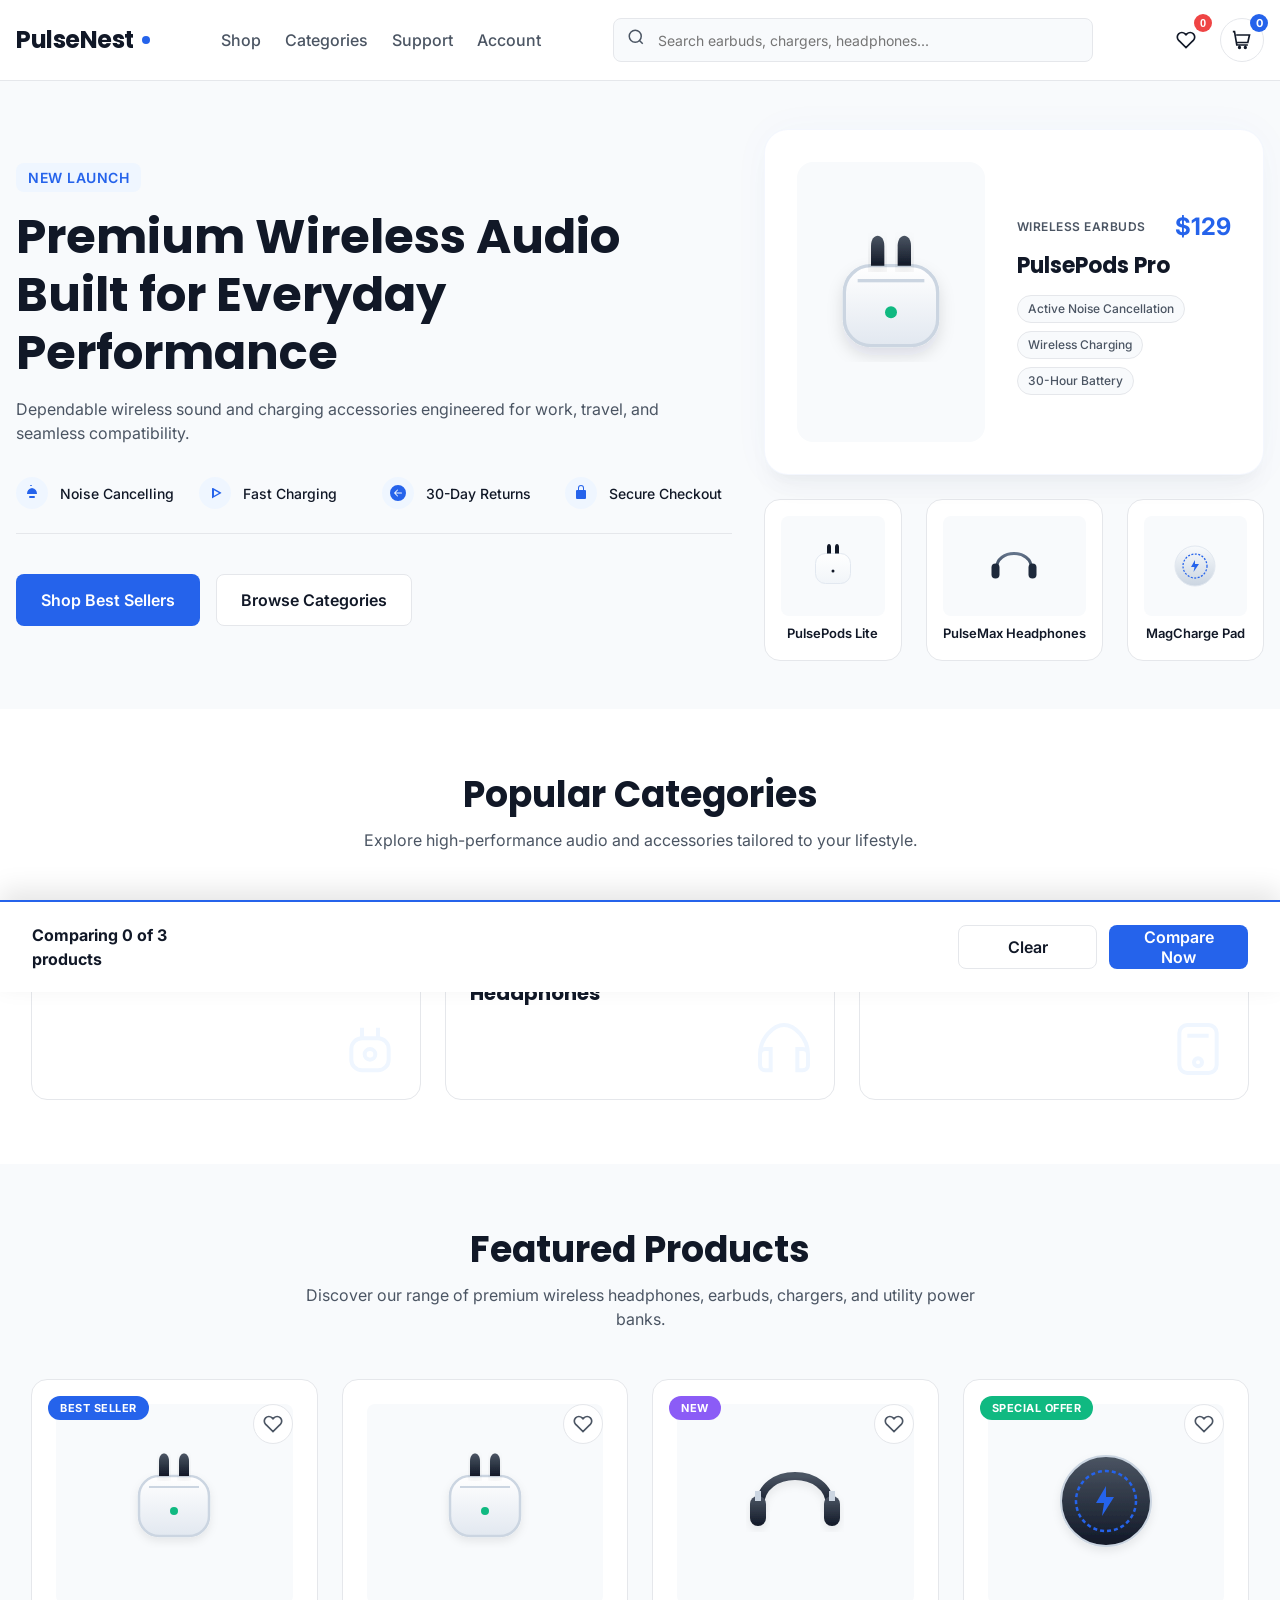
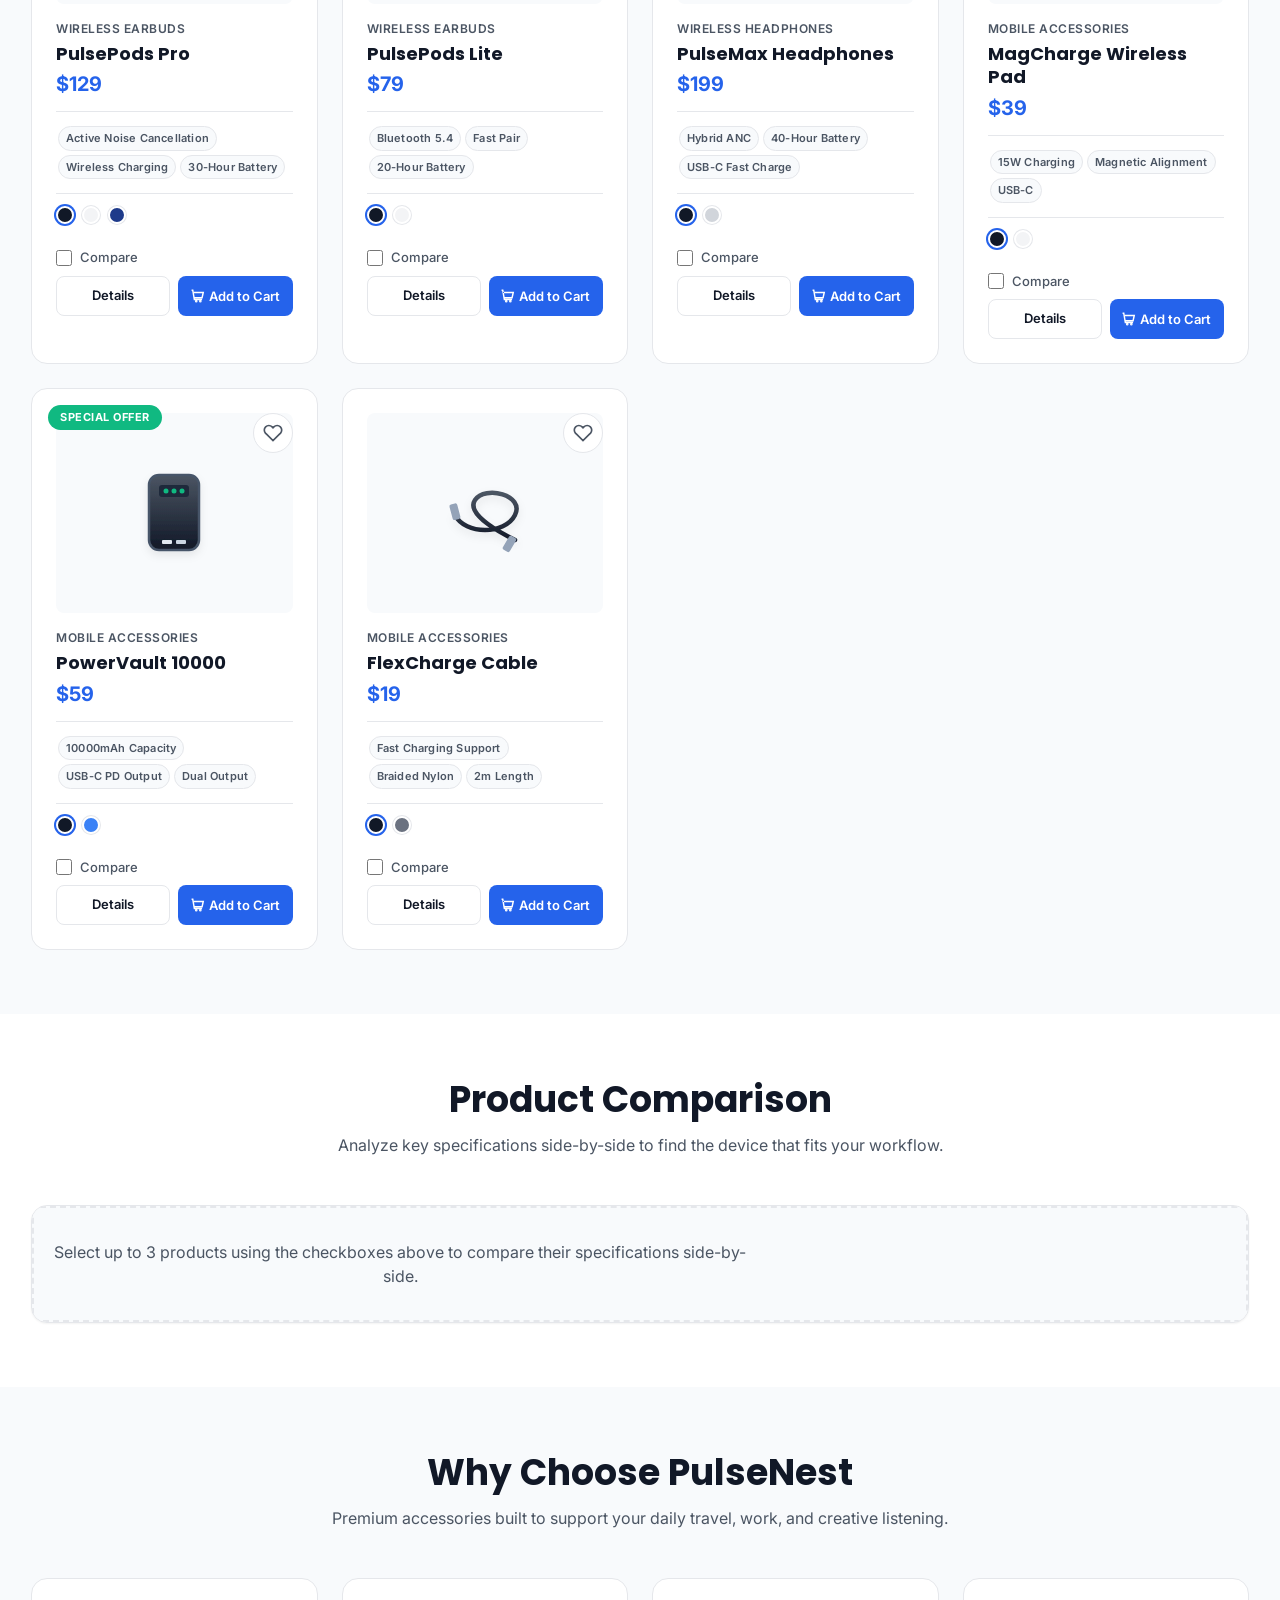
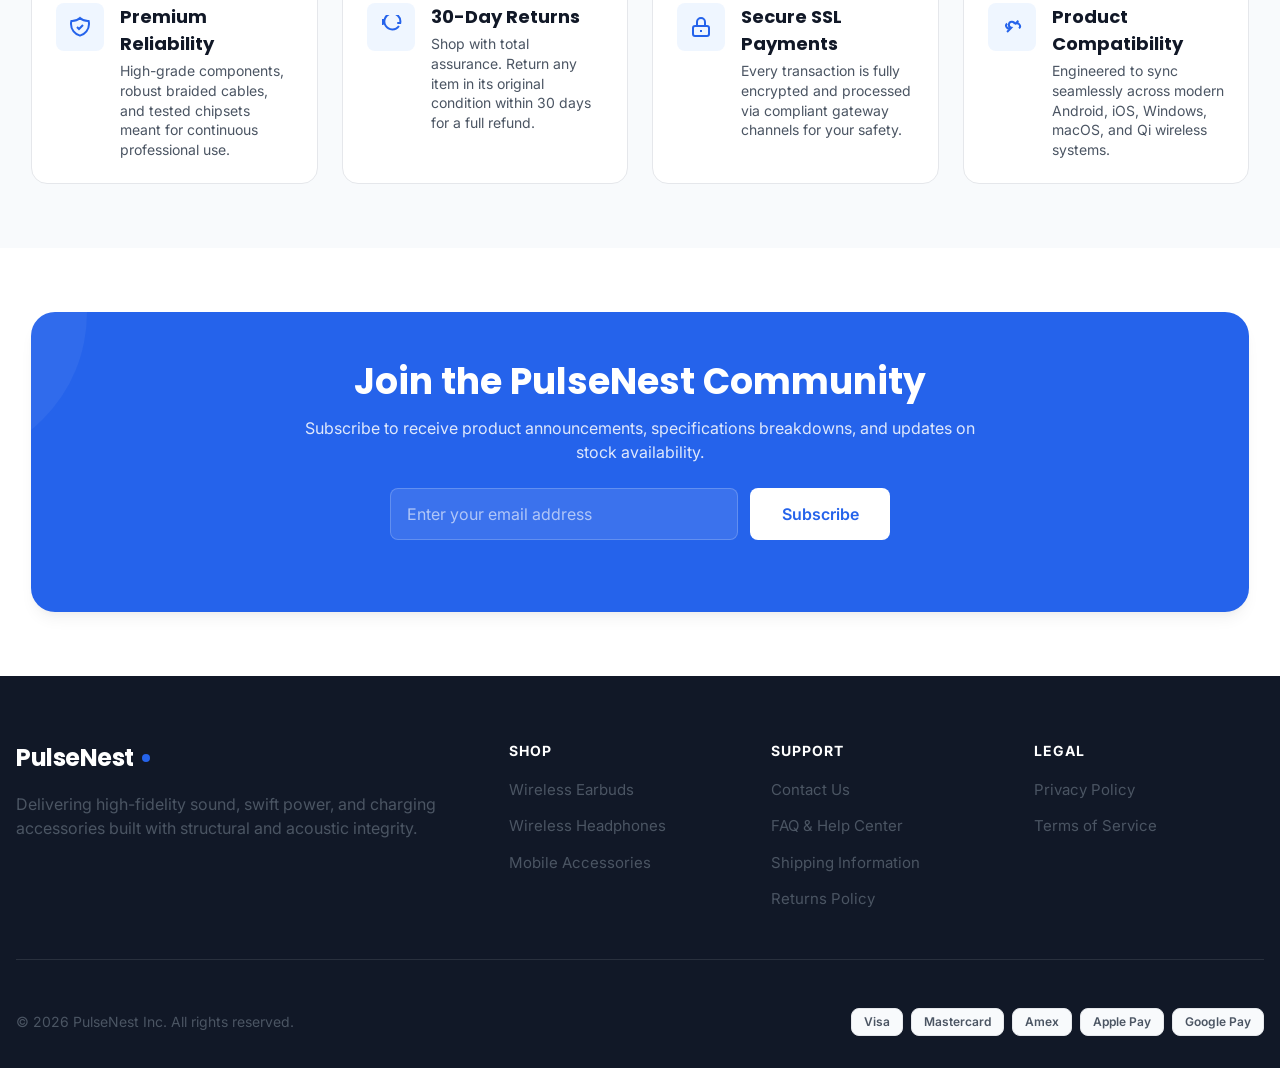
==== index.html @ 583cea15 "Initial project upload" ====
<!DOCTYPE html>
<html lang="en">
<head>
  <meta charset="UTF-8">
  <meta name="viewport" content="width=device-width, initial-scale=1.0">
  <meta name="description" content="Discover premium wireless audio & accessories at PulseNest. Experience pure sound with PulsePods Pro, PulseMax headphones, and high-performance chargers.">
  <title>PulseNest | Premium Wireless Audio & Mobile Accessories</title>
  <link rel="stylesheet" href="style.css">
</head>
<body>

  <!-- TOAST CONTAINER FOR DYNAMIC NOTIFICATIONS -->
  <div id="toast-container" class="toast-container" aria-live="polite"></div>

  <!-- PERSISTENT HEADER -->
  <header class="header-wrapper">
    <div class="container header-container">
      <!-- Brand Logo -->
      <a href="#" class="logo" aria-label="PulseNest Home">
        PulseNest<span class="logo-dot"></span>
      </a>

      <!-- Desktop Navigation Menu -->
      <nav class="nav-menu" aria-label="Main Navigation">
        <ul class="nav-menu">
          <li><a href="shop.html" class="nav-link">Shop</a></li>
          <li><a href="#popular-categories" class="nav-link">Categories</a></li>
          <li><a href="#why-choose-us" class="nav-link">Support</a></li>
          <li><a href="#" class="nav-link">Account</a></li>
        </ul>
      </nav>

      <!-- Persistent Global Search -->
      <div class="header-search">
        <label for="global-search-input" class="sr-only">Search products</label>
        <span class="search-icon" aria-hidden="true">
          <svg width="18" height="18" fill="none" stroke="currentColor" stroke-width="2" viewBox="0 0 24 24"><circle cx="11" cy="11" r="8"></circle><line x1="21" y1="21" x2="16.65" y2="16.65"></line></svg>
        </span>
        <input type="search" id="global-search-input" class="search-input" placeholder="Search earbuds, chargers, headphones...">
        
        <!-- Search Autocomplete Suggestions Dropdown -->
        <div id="search-autocomplete-dropdown" class="search-dropdown">
          <div class="search-title">Popular searches</div>
          <ul class="search-list">
            <li><button class="search-item-btn">PulsePods Pro</button></li>
            <li><button class="search-item-btn">PulseMax Headphones</button></li>
            <li><button class="search-item-btn">MagCharge Pad</button></li>
          </ul>
        </div>
      </div>

      <!-- Action Icons (Wishlist, Cart) -->
      <div class="header-actions">
        <!-- Wishlist -->
        <div class="wishlist-btn-wrapper">
          <button class="btn-icon header-wishlist-btn" id="header-wishlist-btn" aria-label="Wishlist">
            <svg width="20" height="20" fill="none" stroke="currentColor" stroke-width="2" viewBox="0 0 24 24"><path d="M20.84 4.61a5.5 5.5 0 00-7.78 0L12 5.67l-1.06-1.06a5.5 5.5 0 00-7.78 7.78l1.06 1.06L12 21.23l7.78-7.78 1.06-1.06a5.5 5.5 0 000-7.78z"></path></svg>
            <span class="wishlist-badge" id="header-wishlist-badge" aria-label="0 items in wishlist">0</span>
          </button>
        </div>

        <!-- Cart -->
        <div class="cart-btn-wrapper">
          <a href="cart.html" class="btn-icon" aria-label="Shopping Cart" style="text-decoration:none;display:inline-flex;align-items:center;justify-content:center;width:var(--touch-target-min);height:var(--touch-target-min);">
            <svg width="20" height="20" fill="none" stroke="currentColor" stroke-width="2" viewBox="0 0 24 24"><path d="M9 22a1 1 0 100-2 1 1 0 000 2zm7 0a1 1 0 100-2 1 1 0 000 2zm3-4H5.75L3 2H1m4 4h16l-2 9H6.25"></path></svg>
            <span class="cart-badge" id="header-cart-badge">0</span>
          </a>
        </div>

        <!-- Mobile Menu Toggle Button (Touch Target Optimized) -->
        <button id="menu-toggle-btn" class="menu-toggle" aria-label="Open navigation menu" aria-expanded="false" aria-controls="mobile-nav-panel">
          <svg width="24" height="24" fill="none" stroke="currentColor" stroke-width="2.5" viewBox="0 0 24 24"><line x1="3" y1="12" x2="21" y2="12"></line><line x1="3" y1="6" x2="21" y2="6"></line><line x1="3" y1="18" x2="21" y2="18"></line></svg>
        </button>
      </div>
    </div>
  </header>

  <!-- MOBILE NAVIGATION OVERLAY DRAWER -->
  <div id="mobile-nav-panel" class="mobile-nav" aria-hidden="true" role="dialog">
    <div class="mobile-nav-content">
      <button id="mobile-nav-close-btn" class="mobile-nav-close" aria-label="Close navigation menu">
        <svg width="24" height="24" fill="none" stroke="currentColor" stroke-width="2.5" viewBox="0 0 24 24"><line x1="18" y1="6" x2="6" y2="18"></line><line x1="6" y1="6" x2="18" y2="18"></line></svg>
      </button>
      
      <!-- Mobile Search Form -->
      <div style="position: relative; margin-top: var(--space-8);">
        <label for="mobile-search-input" class="sr-only">Search</label>
        <input type="text" id="mobile-search-input" class="input-control" placeholder="Search PulseNest..." style="padding-left: 40px; height: 44px;">
        <span style="position: absolute; left: 12px; top: 12px; color: var(--color-text-secondary);">
          <svg width="18" height="18" fill="none" stroke="currentColor" stroke-width="2" viewBox="0 0 24 24"><circle cx="11" cy="11" r="8"></circle><line x1="21" y1="21" x2="16.65" y2="16.65"></line></svg>
        </span>
      </div>

      <ul class="mobile-links">
        <li><a href="shop.html" class="nav-link">Shop All Products</a></li>
        <li><a href="#popular-categories" class="nav-link">Categories</a></li>
        <li><a href="#why-choose-us" class="nav-link">Our Technology</a></li>
        <li><a href="#" class="nav-link">Support & FAQs</a></li>
        <li><a href="#" class="nav-link">My Account</a></li>
      </ul>
      <div style="margin-top: auto; padding-top: var(--space-32); border-top: 1px solid var(--color-border);">
        <p class="caption">Free 30-Day Returns & Secure SSL Payments</p>
      </div>
    </div>
  </div>

  <!-- HERO SECTION -->
  <section class="hero" aria-labelledby="hero-title">
    <div class="container hero-layout">
      <!-- Hero Value Proposition Content -->
      <div class="hero-content">
        <span class="hero-tag">NEW LAUNCH</span>
        <h1 id="hero-title">Premium Wireless Audio Built for Everyday Performance</h1>
        <p>Dependable wireless sound and charging accessories engineered for work, travel, and seamless compatibility.</p>
        
        <!-- Key Proof Points (Trust Placement - positioned above CTAs to justify actions) -->
        <div class="hero-proof" style="margin-top: var(--space-16); margin-bottom: var(--space-24); border-top: none; padding-top: 0; border-bottom: 1px solid var(--color-border); padding-bottom: var(--space-24);">
          <div class="proof-item">
            <span class="proof-icon" aria-hidden="true">
              <svg width="16" height="16" fill="currentColor" viewBox="0 0 16 16"><path d="M6 1a1 1 0 1 1 2 0v2.07A6 6 0 0 1 13 9H3a6 6 0 0 1 5-5.93V1zm0 10a1 1 0 1 0 0 2h4a1 1 0 1 0 0-2H6z"/></svg>
            </span>
            <span class="proof-text">Noise Cancelling</span>
          </div>
          <div class="proof-item">
            <span class="proof-icon" aria-hidden="true">
              <svg width="16" height="16" fill="currentColor" viewBox="0 0 16 16"><path d="M5.526 3.021a.5.5 0 0 1 .53-.082l8 4.5a.5.5 0 0 1 0 .862l-8 4.5A.5.5 0 0 1 5 12.5V3.5a.5.5 0 0 1 .526-.479zm1.474 2.21v5.538L11.912 8 7 5.231z"/></svg>
            </span>
            <span class="proof-text">Fast Charging</span>
          </div>
          <div class="proof-item">
            <span class="proof-icon" aria-hidden="true">
              <svg width="16" height="16" fill="currentColor" viewBox="0 0 16 16"><path d="M8 0a8 8 0 1 0 0 16A8 8 0 0 0 8 0zm3.5 7.5a.5.5 0 0 1 0 1H5.707l2.147 2.146a.5.5 0 0 1-.708.708l-3-3a.5.5 0 0 1 0-.708l3-3a.5.5 0 1 1 .708.708L5.707 7.5H11.5z"/></svg>
            </span>
            <span class="proof-text">30-Day Returns</span>
          </div>
          <div class="proof-item">
            <span class="proof-icon" aria-hidden="true">
              <svg width="16" height="16" fill="currentColor" viewBox="0 0 16 16"><path d="M8 1a2 2 0 0 0-2 2v2H5V3a3 3 0 0 1 6 0v2h-1V3a2 2 0 0 0-2-2zM4 5a1 1 0 0 0-1 1v7a1 1 0 0 0 1 1h8a1 1 0 0 0 1-1V6a1 1 0 0 0-1-1H4z"/></svg>
            </span>
            <span class="proof-text">Secure Checkout</span>
          </div>
        </div>

        <div class="hero-actions" style="margin-top: 0;">
          <a href="shop.html" class="btn btn-primary">Shop Best Sellers</a>
          <a href="#popular-categories" class="btn btn-secondary">Browse Categories</a>
        </div>
      </div>

      <!-- Hero Visual Showcase Layout -->
      <div class="hero-showcase">
        <!-- Flagship Product Feature Card (Stripped of competing actions/labels for visual focus and CTA dominance) -->
        <div class="hero-flagship-card">
          <div class="flagship-image-wrapper">
            <div class="product-illustration" id="hero-flagship-illustration">
              <!-- Inline Earbud Illustration with custom gradients & drop-shadows -->
              <svg width="160" height="160" viewBox="0 0 120 120" fill="none" xmlns="http://www.w3.org/2000/svg" role="img" aria-label="PulsePods Pro flagship illustration">
                <defs>
                  <linearGradient id="flagship-case-grad" x1="0" y1="0" x2="0" y2="1">
                    <stop offset="0%" stop-color="#FFFFFF"/>
                    <stop offset="100%" stop-color="#E2E8F0"/>
                  </linearGradient>
                  <linearGradient id="flagship-bud-grad" x1="0" y1="0" x2="0" y2="1">
                    <stop offset="0%" stop-color="#4B5563"/>
                    <stop offset="100%" stop-color="#111827"/>
                  </linearGradient>
                  <filter id="svg-soft-shadow" x="-20%" y="-20%" width="140%" height="140%">
                    <feDropShadow dx="0" dy="6" stdDeviation="6" flood-color="#0F172A" flood-opacity="0.12"/>
                  </filter>
                </defs>
                <rect x="25" y="35" width="70" height="60" rx="20" fill="url(#flagship-case-grad)" stroke="#CBD5E1" stroke-width="2.5" filter="url(#svg-soft-shadow)" />
                <rect x="35" y="45" width="50" height="2.5" fill="#CBD5E1" />
                <circle cx="60" cy="70" r="4.5" fill="#10B981" /> <!-- Emerald green power LED indicator -->
                <path d="M45 20 C45 10, 55 10, 55 20 L55 35 L45 35 Z" fill="url(#flagship-bud-grad)" filter="url(#svg-soft-shadow)" />
                <path d="M75 20 C75 10, 65 10, 65 20 L65 35 L75 35 Z" fill="url(#flagship-bud-grad)" filter="url(#svg-soft-shadow)" />
              </svg>
            </div>
          </div>

          <div class="flagship-info">
            <div class="flagship-meta">
              <span class="card-category">Wireless Earbuds</span>
              <span class="card-price" style="font-size: 24px;">$129</span>
            </div>
            <h3 style="font-size: 22px; margin-bottom: var(--space-4);">PulsePods Pro</h3>
            <div class="flagship-spec-chips">
              <span class="spec-chip">Active Noise Cancellation</span>
              <span class="spec-chip">Wireless Charging</span>
              <span class="spec-chip">30-Hour Battery</span>
            </div>
          </div>
        </div>

        <!-- Three Supporting Hero Products Grid (Simplified as clean static category visuals to prevent CTA competition and visual noise) -->
        <div class="hero-supporting-grid">
          <div class="supporting-card" data-id="pulsepods-lite">
            <div class="supporting-img-wrapper">
              <svg width="60" height="60" viewBox="0 0 120 120" fill="none" xmlns="http://www.w3.org/2000/svg" role="img" aria-label="PulsePods Lite illustration">
                <defs>
                  <linearGradient id="lite-case-grad" x1="0" y1="0" x2="0" y2="1">
                    <stop offset="0%" stop-color="#FFFFFF"/>
                    <stop offset="100%" stop-color="#F1F5F9"/>
                  </linearGradient>
                </defs>
                <rect x="25" y="35" width="70" height="60" rx="20" fill="url(#lite-case-grad)" stroke="#E2E8F0" stroke-width="2" />
                <circle cx="60" cy="70" r="3" fill="#111827" />
                <path d="M48 22 C48 14, 56 14, 56 22 L56 35 L48 35 Z" fill="#111827" />
                <path d="M72 22 C72 14, 64 14, 64 22 L64 35 L72 35 Z" fill="#111827" />
              </svg>
            </div>
            <span class="supporting-title">PulsePods Lite</span>
          </div>

          <div class="supporting-card" data-id="pulsemax">
            <div class="supporting-img-wrapper">
              <svg width="60" height="60" viewBox="0 0 120 120" fill="none" xmlns="http://www.w3.org/2000/svg" role="img" aria-label="PulseMax Headphones illustration">
                <defs>
                  <linearGradient id="headband-grad" x1="0" y1="0" x2="0" y2="1">
                    <stop offset="0%" stop-color="#64748B"/>
                    <stop offset="100%" stop-color="#334155"/>
                  </linearGradient>
                </defs>
                <path d="M25 65 C25 25, 95 25, 95 65" stroke="url(#headband-grad)" stroke-width="6" stroke-linecap="round" fill="none"/>
                <rect x="15" y="55" width="16" height="30" rx="8" fill="#1E293B" />
                <rect x="89" y="55" width="16" height="30" rx="8" fill="#1E293B" />
              </svg>
            </div>
            <span class="supporting-title">PulseMax Headphones</span>
          </div>

          <div class="supporting-card" data-id="magcharge">
            <div class="supporting-img-wrapper">
              <svg width="60" height="60" viewBox="0 0 120 120" fill="none" xmlns="http://www.w3.org/2000/svg" role="img" aria-label="MagCharge Pad illustration">
                <defs>
                  <linearGradient id="pad-grad" x1="0" y1="0" x2="0" y2="1">
                    <stop offset="0%" stop-color="#F8FAFC"/>
                    <stop offset="100%" stop-color="#CBD5E1"/>
                  </linearGradient>
                </defs>
                <circle cx="60" cy="60" r="40" fill="url(#pad-grad)" stroke="#E2E8F0" stroke-width="2" />
                <circle cx="60" cy="60" r="24" fill="none" stroke="#2563EB" stroke-width="2.5" stroke-dasharray="4 3" />
                <path d="M60 48 L52 62 L59 62 L57 72 L68 56 L60 56 Z" fill="#2563EB" />
              </svg>
            </div>
            <span class="supporting-title">MagCharge Pad</span>
          </div>
        </div>
      </div>
    </div>
  </section>

  <!-- POPULAR CATEGORIES SECTION -->
  <section class="section" id="popular-categories" aria-labelledby="categories-heading">
    <div class="container">
      <div class="section-header">
        <h2 id="categories-heading">Popular Categories</h2>
        <p>Explore high-performance audio and accessories tailored to your lifestyle.</p>
      </div>

      <div class="grid grid-mobile-1 grid-tablet-3 popular-categories-grid">
        <!-- Wireless Earbuds -->
        <a href="#featured-products" class="category-card" aria-label="Shop Wireless Earbuds category">
          <div>
            <span class="category-count">2 Products</span>
            <h3 class="category-title" style="margin-top: var(--space-8);">Wireless Earbuds</h3>
          </div>
          <div class="category-icon-wrapper" aria-hidden="true">
            <svg width="64" height="64" fill="none" stroke="currentColor" stroke-width="1.5" viewBox="0 0 24 24"><rect x="5" y="8" width="14" height="12" rx="4"></rect><circle cx="12" cy="14" r="2"></circle><path d="M9 4v4m6-4v4"></path></svg>
          </div>
        </a>

        <!-- Wireless Headphones -->
        <a href="#featured-products" class="category-card" aria-label="Shop Wireless Headphones category">
          <div>
            <span class="category-count">1 Product</span>
            <h3 class="category-title" style="margin-top: var(--space-8);">Wireless Headphones</h3>
          </div>
          <div class="category-icon-wrapper" aria-hidden="true">
            <svg width="64" height="64" fill="none" stroke="currentColor" stroke-width="1.5" viewBox="0 0 24 24"><path d="M3 14c0-6 5-11 9-11s9 5 9 11M3 14v4a2 2 0 002 2h2v-8H5a2 2 0 00-2 2zm18 0v4a2 2 0 01-2 2h-2v-8h2a2 2 0 012 2z"></path></svg>
          </div>
        </a>

        <!-- Mobile Accessories -->
        <a href="#featured-products" class="category-card" aria-label="Shop Mobile Accessories category">
          <div>
            <span class="category-count">3 Products</span>
            <h3 class="category-title" style="margin-top: var(--space-8);">Mobile Accessories</h3>
          </div>
          <div class="category-icon-wrapper" aria-hidden="true">
            <svg width="64" height="64" fill="none" stroke="currentColor" stroke-width="1.5" viewBox="0 0 24 24"><rect x="5" y="3" width="14" height="18" rx="3"></rect><circle cx="12" cy="17" r="1.5"></circle><line x1="8" y1="7" x2="16" y2="7"></line></svg>
          </div>
        </a>
      </div>
    </div>
  </section>

  <!-- FEATURED PRODUCTS SECTION -->
  <section class="section section-bg" id="featured-products" aria-labelledby="products-heading">
    <div class="container">
      <div class="section-header">
        <h2 id="products-heading">Featured Products</h2>
        <p>Discover our range of premium wireless headphones, earbuds, chargers, and utility power banks.</p>
      </div>

      <!-- 6 Catalog Product Cards (rendered dynamically by app.js for card reuse and hierarchy consistency) -->
      <div id="featured-products-grid" class="grid grid-mobile-1 grid-tablet-2 grid-desktop-3 products-grid">
        <!-- Dynanically populated by app.js -->
      </div>
    </div>
  </section>

  <!-- STICKY COMPARISON ENGINE FLOATING OVERLAY -->
  <div id="compare-drawer" class="compare-drawer" aria-label="Product comparison panel" role="region">
    <div class="container compare-drawer-container">
      <div class="compare-drawer-header">
        <span class="compare-drawer-title">Comparing <strong id="compare-count">0</strong> of 3 products</span>
      </div>
      <div class="compare-drawer-products" id="compare-drawer-products">
        <!-- Dynanically populated drawer preview slots -->
      </div>
      <div class="compare-drawer-actions">
        <button id="clear-compare-btn" class="btn btn-secondary btn-sm" style="min-width: unset; height: 44px;">Clear</button>
        <button id="view-compare-btn" class="btn btn-primary btn-sm" style="min-width: unset; height: 44px;">Compare Now</button>
      </div>
    </div>
  </div>

  <!-- COMPARISON HIGHLIGHTS TABLE SECTION -->
  <section class="section" id="comparison-table-section" aria-labelledby="comparison-heading">
    <div class="container">
      <div class="section-header">
        <h2 id="comparison-heading">Product Comparison</h2>
        <p>Analyze key specifications side-by-side to find the device that fits your workflow.</p>
      </div>

      <div class="compare-table-wrapper" id="comparison-table-wrapper">
        <div class="compare-placeholder-cell">
          <p>Select up to 3 products using the checkboxes above to compare their specifications side-by-side.</p>
        </div>
      </div>
    </div>
  </section>

  <!-- WHY CHOOSE PULSENEST SECTION -->
  <section class="section section-bg" id="why-choose-us" aria-labelledby="why-choose-heading">
    <div class="container">
      <div class="section-header">
        <h2 id="why-choose-heading">Why Choose PulseNest</h2>
        <p>Premium accessories built to support your daily travel, work, and creative listening.</p>
      </div>

      <div class="grid grid-mobile-1 grid-tablet-2 grid-desktop-4">
        <!-- Prop 1 -->
        <div class="feature-item">
          <div class="feature-icon-wrapper" aria-hidden="true">
            <svg width="24" height="24" fill="none" stroke="currentColor" stroke-width="2" viewBox="0 0 24 24"><path d="M9 12l2 2 4-4m5.618-4.016A11.955 11.955 0 0112 2.944a11.955 11.955 0 01-8.618 3.04A12.02 12.02 0 003 9c0 5.591 3.824 10.29 9 11.622 5.176-1.332 9-6.03 9-11.622 0-1.042-.133-2.052-.382-3.016z"></path></svg>
          </div>
          <div class="feature-content">
            <span class="feature-title">Premium Reliability</span>
            <p class="caption">High-grade components, robust braided cables, and tested chipsets meant for continuous professional use.</p>
          </div>
        </div>

        <!-- Prop 2 -->
        <div class="feature-item">
          <div class="feature-icon-wrapper" aria-hidden="true">
            <svg width="24" height="24" fill="none" stroke="currentColor" stroke-width="2" viewBox="0 0 24 24"><path d="M4 4v5h.582m15.356 2A8.001 8.001 0 1121.21 8H18.25"></path></svg>
          </div>
          <div class="feature-content">
            <span class="feature-title">30-Day Returns</span>
            <p class="caption">Shop with total assurance. Return any item in its original condition within 30 days for a full refund.</p>
          </div>
        </div>

        <!-- Prop 3 -->
        <div class="feature-item">
          <div class="feature-icon-wrapper" aria-hidden="true">
            <svg width="24" height="24" fill="none" stroke="currentColor" stroke-width="2" viewBox="0 0 24 24"><path d="M12 15v2m-6 4h12a2 2 0 002-2v-6a2 2 0 00-2-2H6a2 2 0 00-2 2v6a2 2 0 002 2zm10-10V7a4 4 0 00-8 0v4h8z"></path></svg>
          </div>
          <div class="feature-content">
            <span class="feature-title">Secure SSL Payments</span>
            <p class="caption">Every transaction is fully encrypted and processed via compliant gateway channels for your safety.</p>
          </div>
        </div>

        <!-- Prop 4 -->
        <div class="feature-item">
          <div class="feature-icon-wrapper" aria-hidden="true">
            <svg width="24" height="24" fill="none" stroke="currentColor" stroke-width="2" viewBox="0 0 24 24"><path d="M18.364 5.636l-3.536 3.536m0 0A3 3 0 1011.29 12.7l-3.536 3.536m7.07-7.07a3 3 0 014.243 4.243M11.292 12.7a3 3 0 01-4.243-4.243m4.243 4.243L7.05 16.95"></path></svg>
          </div>
          <div class="feature-content">
            <span class="feature-title">Product Compatibility</span>
            <p class="caption">Engineered to sync seamlessly across modern Android, iOS, Windows, macOS, and Qi wireless systems.</p>
          </div>
        </div>
      </div>
    </div>
  </section>

  <!-- NEWSLETTER SIGNUP SECTION -->
  <section class="section" aria-labelledby="newsletter-heading">
    <div class="container">
      <div class="newsletter-card">
        <h2 id="newsletter-heading">Join the PulseNest Community</h2>
        <p>Subscribe to receive product announcements, specifications breakdowns, and updates on stock availability.</p>
        
        <form id="newsletter-form" class="newsletter-form" novalidate>
          <div class="input-group">
            <input type="email" class="input-control" placeholder="Enter your email address" aria-label="Email address" required>
            <span id="newsletter-feedback" class="caption" style="text-align: left; height: 16px; display: block; font-weight: 500;"></span>
          </div>
          <button type="submit" class="btn">Subscribe</button>
        </form>
      </div>
    </div>
  </section>

  <!-- PERSISTENT FOOTER -->
  <footer class="footer-wrapper">
    <div class="container">
      <div class="footer-grid">
        <!-- Column 1: Brand -->
        <div class="footer-brand">
          <a href="#" class="logo" aria-label="PulseNest Home">
            PulseNest<span class="logo-dot"></span>
          </a>
          <p>Delivering high-fidelity sound, swift power, and charging accessories built with structural and acoustic integrity.</p>
        </div>

        <!-- Column 2: Products -->
        <div class="footer-links-col">
          <span class="footer-links-title">Shop</span>
          <ul class="footer-links-list">
            <li><a href="#featured-products">Wireless Earbuds</a></li>
            <li><a href="#featured-products">Wireless Headphones</a></li>
            <li><a href="#featured-products">Mobile Accessories</a></li>
          </ul>
        </div>

        <!-- Column 3: Support -->
        <div class="footer-links-col">
          <span class="footer-links-title">Support</span>
          <ul class="footer-links-list">
            <li><a href="#">Contact Us</a></li>
            <li><a href="#">FAQ & Help Center</a></li>
            <li><a href="#">Shipping Information</a></li>
            <li><a href="#">Returns Policy</a></li>
          </ul>
        </div>

        <!-- Column 4: Legal -->
        <div class="footer-links-col">
          <span class="footer-links-title">Legal</span>
          <ul class="footer-links-list">
            <li><a href="#">Privacy Policy</a></li>
            <li><a href="#">Terms of Service</a></li>
          </ul>
        </div>
      </div>

      <!-- Footer Bottom -->
      <div class="footer-bottom">
        <p>&copy; 2026 PulseNest Inc. All rights reserved.</p>
        
        <div class="footer-payments" aria-label="Accepted payment methods">
          <span class="payment-badge">Visa</span>
          <span class="payment-badge">Mastercard</span>
          <span class="payment-badge">Amex</span>
          <span class="payment-badge">Apple Pay</span>
          <span class="payment-badge">Google Pay</span>
        </div>
      </div>
    </div>
  </footer>

  <!-- DYNAMIC QUICK VIEW MODAL OVERLAY -->
  <div id="quickview-modal" class="modal-overlay" aria-hidden="true" role="dialog">
    <div class="modal-content">
      <button id="modal-close-btn" class="btn-icon modal-close" aria-label="Close modal window">
        <svg width="20" height="20" fill="none" stroke="currentColor" stroke-width="2.5" viewBox="0 0 24 24"><line x1="18" y1="6" x2="6" y2="18"></line><line x1="6" y1="6" x2="18" y2="18"></line></svg>
      </button>
      <div id="modal-dynamic-content">
        <!-- Dynamically rendered by app.js -->
      </div>
    </div>
  </div>

  <script src="app.js"></script>
</body>
</html>
---- style.css ----
@import url('https://fonts.googleapis.com/css2?family=Inter:wght@400;500;600&family=Poppins:wght@600;700&display=swap');

/* --- DESIGN TOKENS (CSS VARIABLES) --- */
:root {
  /* Colors */
  --color-primary: #2563EB;
  --color-primary-hover: #1D4ED8;
  --color-primary-light: #EFF6FF;
  --color-success: #10B981;
  --color-success-hover: #059669;
  --color-success-light: #ECFDF5;
  
  --color-white: #FFFFFF;
  --color-bg-light: #F8FAFC;
  --color-border: #E5E7EB;
  --color-text-primary: #111827;
  --color-text-secondary: #4B5563;
  
  /* Shadows */
  --shadow-sm: 0 1px 2px 0 rgba(0, 0, 0, 0.05);
  --shadow-md: 0 4px 6px -1px rgba(0, 0, 0, 0.05), 0 2px 4px -1px rgba(0, 0, 0, 0.03);
  --shadow-lg: 0 10px 15px -3px rgba(0, 0, 0, 0.05), 0 4px 6px -2px rgba(0, 0, 0, 0.03);
  --shadow-premium: 0 20px 25px -5px rgba(0, 0, 0, 0.03), 0 10px 10px -5px rgba(0, 0, 0, 0.02), 0 0 40px rgba(37, 99, 235, 0.03);
  
  /* Typography */
  --font-heading: 'Poppins', sans-serif;
  --font-body: 'Inter', sans-serif;
  
  /* Spacing System (8-point) */
  --space-4: 4px;
  --space-8: 8px;
  --space-12: 12px;
  --space-16: 16px;
  --space-24: 24px;
  --space-32: 32px;
  --space-48: 48px;
  --space-64: 64px;
  --space-96: 96px;
  
  /* Border Radius */
  --radius-sm: 8px;
  --radius-md: 16px;
  --radius-lg: 24px;
  
  /* Heights */
  --height-interactive: 52px;
  --touch-target-min: 44px;
  --container-max-width: 1280px;
}

/* --- RESET & ACCESSIBILITY --- */
*, *::before, *::after {
  box-sizing: border-box;
  margin: 0;
  padding: 0;
}

html {
  font-size: 16px;
  scroll-behavior: smooth;
}

body {
  font-family: var(--font-body);
  background-color: var(--color-white);
  color: var(--color-text-primary);
  line-height: 1.5;
  -webkit-font-smoothing: antialiased;
  -moz-osx-font-smoothing: grayscale;
}

/* Keyboard focus states */
*:focus-visible {
  outline: 2px solid var(--color-primary);
  outline-offset: 4px;
}

/* Respect user motion preferences */
@media (prefers-reduced-motion: reduce) {
  * {
    animation-duration: 0.01ms !important;
    animation-iteration-count: 1 !important;
    transition-duration: 0.01ms !important;
    scroll-behavior: auto !important;
  }
}

/* Hide screen reader elements */
.sr-only {
  position: absolute;
  width: 1px;
  height: 1px;
  padding: 0;
  margin: -1px;
  overflow: hidden;
  clip: rect(0, 0, 0, 0);
  white-space: nowrap;
  border-width: 0;
}

/* --- TYPOGRAPHY SCALE --- */
h1, h2, h3, h4, h5, h6 {
  font-family: var(--font-heading);
  font-weight: 700;
  color: var(--color-text-primary);
  line-height: 1.2;
}

h1 {
  font-size: 34px; /* Mobile size */
}

h2 {
  font-size: 28px; /* Mobile size */
}

h3 {
  font-size: 24px; /* Mobile size */
}

p {
  font-size: 16px;
  line-height: 1.5;
  color: var(--color-text-secondary);
  max-width: 70ch;
}

.caption {
  font-size: 14px;
  line-height: 1.4;
  color: var(--color-text-secondary);
}

/* --- LAYOUT CONTAINERS & GRIDS --- */
.container {
  width: 100%;
  max-width: var(--container-max-width);
  margin-left: auto;
  margin-right: auto;
  padding-left: var(--space-16);
  padding-right: var(--space-16);
}

.grid {
  display: grid;
  gap: var(--space-24);
}

/* Mobile-first: 4-columns or single column depending on element */
.grid-mobile-1 {
  grid-template-columns: 1fr;
}

.grid-mobile-2 {
  grid-template-columns: repeat(2, 1fr);
}

.grid-mobile-4 {
  grid-template-columns: repeat(4, 1fr);
}

/* --- BUTTONS & INTERACTIVES --- */
.btn {
  display: inline-flex;
  align-items: center;
  justify-content: center;
  height: var(--height-interactive);
  min-width: 140px;
  padding: 0 var(--space-24);
  font-family: var(--font-body);
  font-size: 16px;
  font-weight: 600;
  border-radius: var(--radius-sm);
  border: 1px solid transparent;
  cursor: pointer;
  transition: all 0.2s cubic-bezier(0.4, 0, 0.2, 1);
  text-decoration: none;
  text-align: center;
}

.btn-primary {
  background-color: var(--color-primary);
  color: var(--color-white);
}

.btn-primary:hover {
  background-color: var(--color-primary-hover);
  transform: translateY(-1px);
  box-shadow: var(--shadow-md);
}

.btn-primary:active {
  background-color: var(--color-primary-hover);
  transform: translateY(0);
}

.btn-secondary {
  background-color: var(--color-white);
  border-color: var(--color-border);
  color: var(--color-text-primary);
}

.btn-secondary:hover {
  border-color: var(--color-text-primary);
  background-color: var(--color-bg-light);
}

.btn-text {
  background: transparent;
  border: none;
  color: var(--color-primary);
  font-weight: 600;
  padding: 0;
  height: auto;
  min-width: auto;
  display: inline-flex;
  align-items: center;
  gap: var(--space-4);
}

.btn-text:hover {
  color: var(--color-primary-hover);
}

.btn-icon {
  width: var(--touch-target-min);
  height: var(--touch-target-min);
  display: inline-flex;
  align-items: center;
  justify-content: center;
  border-radius: 50%;
  border: 1px solid var(--color-border);
  background: var(--color-white);
  cursor: pointer;
  transition: all 0.2s ease;
  color: var(--color-text-primary);
}

.btn-icon:hover {
  border-color: var(--color-text-primary);
  color: var(--color-primary);
  background: var(--color-bg-light);
}

.input-group {
  display: flex;
  flex-direction: column;
  gap: var(--space-8);
  width: 100%;
}

.input-control {
  height: var(--height-interactive);
  padding: 0 var(--space-16);
  border-radius: var(--radius-sm);
  border: 1px solid var(--color-border);
  font-family: var(--font-body);
  font-size: 16px;
  color: var(--color-text-primary);
  background: var(--color-white);
  transition: border-color 0.2s ease, box-shadow 0.2s ease;
  width: 100%;
}

.input-control:focus {
  outline: none;
  border-color: var(--color-primary);
  box-shadow: 0 0 0 3px var(--color-primary-light);
}

.input-control::placeholder {
  color: var(--color-text-secondary);
}

/* --- PERSISTENT HEADER --- */
.header-wrapper {
  position: sticky;
  top: 0;
  z-index: 100;
  background-color: rgba(255, 255, 255, 0.95);
  backdrop-filter: blur(10px);
  border-bottom: 1px solid var(--color-border);
}

.header-container {
  display: flex;
  align-items: center;
  justify-content: space-between;
  height: 80px;
  gap: var(--space-16);
}

.logo {
  font-family: var(--font-heading);
  font-size: 24px;
  font-weight: 700;
  color: var(--color-text-primary);
  text-decoration: none;
  letter-spacing: -0.5px;
  display: flex;
  align-items: center;
  gap: var(--space-8);
}

.logo-dot {
  width: 8px;
  height: 8px;
  background-color: var(--color-primary);
  border-radius: 50%;
}

/* Nav Menu */
.nav-menu {
  display: none; /* Collapsed on mobile by default */
}

.nav-link {
  font-family: var(--font-body);
  font-size: 16px;
  font-weight: 500;
  color: var(--color-text-secondary);
  text-decoration: none;
  transition: color 0.2s ease;
  height: var(--touch-target-min);
  display: flex;
  align-items: center;
}

.nav-link:hover {
  color: var(--color-primary);
}

.nav-link.active {
  color: var(--color-primary);
  font-weight: 600;
}

/* Search Bar in Header */
.header-search {
  position: relative;
  flex-grow: 1;
  max-width: 480px;
  display: none; /* Hide on small mobile, toggleable or desktop only */
}

.search-input {
  width: 100%;
  height: 44px;
  padding-left: 44px;
  padding-right: var(--space-16);
  border-radius: var(--radius-sm);
  border: 1px solid var(--color-border);
  font-family: var(--font-body);
  font-size: 14px;
  background-color: var(--color-bg-light);
  transition: all 0.2s ease;
}

.search-input:focus {
  outline: none;
  background-color: var(--color-white);
  border-color: var(--color-primary);
  box-shadow: var(--shadow-sm);
}

.search-icon {
  position: absolute;
  left: 14px;
  top: 50%;
  transform: translateY(-50%);
  color: var(--color-text-secondary);
  pointer-events: none;
}

.search-dropdown {
  position: absolute;
  top: calc(100% + var(--space-8));
  left: 0;
  right: 0;
  background: var(--color-white);
  border: 1px solid var(--color-border);
  border-radius: var(--radius-sm);
  box-shadow: var(--shadow-lg);
  padding: var(--space-16);
  display: none;
  z-index: 101;
}

.search-dropdown.active {
  display: block;
}

.search-title {
  font-weight: 600;
  font-size: 12px;
  text-transform: uppercase;
  color: var(--color-text-secondary);
  letter-spacing: 0.5px;
  margin-bottom: var(--space-8);
}

.search-list {
  list-style: none;
  display: flex;
  flex-direction: column;
  gap: var(--space-4);
}

.search-item-btn {
  width: 100%;
  text-align: left;
  background: none;
  border: none;
  font-family: var(--font-body);
  font-size: 14px;
  padding: var(--space-8) var(--space-12);
  border-radius: 4px;
  cursor: pointer;
  color: var(--color-text-primary);
  display: flex;
  align-items: center;
  gap: var(--space-8);
  transition: background 0.15s ease;
  text-decoration: none;
}

.search-item-btn:hover {
  background-color: var(--color-bg-light);
  color: var(--color-primary);
}

/* Header Actions */
.header-actions {
  display: flex;
  align-items: center;
  gap: var(--space-12);
}

.cart-btn-wrapper {
  position: relative;
}

.cart-badge {
  position: absolute;
  top: -4px;
  right: -4px;
  background-color: var(--color-primary);
  color: var(--color-white);
  font-size: 11px;
  font-weight: 700;
  min-width: 18px;
  height: 18px;
  border-radius: 9px;
  display: flex;
  align-items: center;
  justify-content: center;
  padding: 0 4px;
}

/* Wishlist icon in header */
.wishlist-btn-wrapper {
  position: relative;
}

.wishlist-badge {
  position: absolute;
  top: -4px;
  right: -4px;
  background-color: #EF4444;
  color: #fff;
  font-size: 11px;
  font-weight: 700;
  min-width: 18px;
  height: 18px;
  border-radius: 9px;
  display: flex;
  align-items: center;
  justify-content: center;
  padding: 0 4px;
  pointer-events: none;
  transition: transform 0.2s cubic-bezier(.34,1.56,.64,1);
}

.wishlist-badge.bump {
  transform: scale(1.4);
}

.header-wishlist-btn {
  display: inline-flex;
  align-items: center;
  justify-content: center;
  width: var(--touch-target-min);
  height: var(--touch-target-min);
  background: none;
  border: none;
  cursor: pointer;
  color: var(--color-text-primary);
  transition: color 0.2s ease;
  position: relative;
}

.header-wishlist-btn svg {
  transition: fill 0.2s ease, stroke 0.2s ease, transform 0.25s cubic-bezier(.34,1.56,.64,1);
}

.header-wishlist-btn:hover svg {
  transform: scale(1.15);
}

.header-wishlist-btn.has-items {
  color: #EF4444;
}

.header-wishlist-btn.has-items svg {
  fill: #EF4444;
  stroke: #EF4444;
}

/* Mobile Menu Button */
.menu-toggle {
  display: inline-flex;
  align-items: center;
  justify-content: center;
  width: var(--touch-target-min);
  height: var(--touch-target-min);
  background: none;
  border: none;
  cursor: pointer;
  color: var(--color-text-primary);
}

/* Mobile Bottom Sheet/Nav Drawer */
.mobile-nav {
  position: fixed;
  top: 0;
  left: 0;
  right: 0;
  bottom: 0;
  background: rgba(17, 24, 39, 0.4);
  backdrop-filter: blur(4px);
  z-index: 200;
  opacity: 0;
  pointer-events: none;
  transition: opacity 0.25s ease;
}

.mobile-nav.active {
  opacity: 1;
  pointer-events: auto;
}

.mobile-nav-content {
  position: absolute;
  top: 0;
  right: 0;
  width: 80%;
  max-width: 320px;
  height: 100%;
  background: var(--color-white);
  box-shadow: var(--shadow-lg);
  padding: var(--space-32) var(--space-24);
  display: flex;
  flex-direction: column;
  gap: var(--space-24);
  transform: translateX(100%);
  transition: transform 0.25s cubic-bezier(0.4, 0, 0.2, 1);
}

.mobile-nav.active .mobile-nav-content {
  transform: translateX(0);
}

.mobile-nav-close {
  align-self: flex-end;
  background: none;
  border: none;
  cursor: pointer;
  padding: var(--space-8);
  color: var(--color-text-primary);
}

.mobile-links {
  display: flex;
  flex-direction: column;
  gap: var(--space-16);
  list-style: none;
}

/* --- HERO SECTION --- */
.hero {
  padding: var(--space-48) 0;
  background-color: var(--color-bg-light);
  overflow: hidden;
}

.hero-layout {
  display: flex;
  flex-direction: column;
  gap: var(--space-32);
}

.hero-content {
  display: flex;
  flex-direction: column;
  gap: var(--space-16);
  justify-content: center;
}

.hero-tag {
  display: inline-flex;
  align-items: center;
  align-self: flex-start;
  padding: var(--space-4) var(--space-12);
  border-radius: var(--radius-sm);
  background: var(--color-primary-light);
  color: var(--color-primary);
  font-size: 14px;
  font-weight: 600;
  letter-spacing: 0.5px;
}

.hero-actions {
  display: flex;
  flex-wrap: wrap;
  gap: var(--space-16);
  margin-top: var(--space-8);
}

.hero-proof {
  display: grid;
  grid-template-columns: repeat(2, 1fr);
  gap: var(--space-16);
  margin-top: var(--space-24);
  border-top: 1px solid var(--color-border);
  padding-top: var(--space-24);
}

.proof-item {
  display: flex;
  align-items: center;
  gap: var(--space-12);
}

.proof-icon {
  display: flex;
  align-items: center;
  justify-content: center;
  width: 32px;
  height: 32px;
  border-radius: 50%;
  background: var(--color-primary-light);
  color: var(--color-primary);
  flex-shrink: 0;
}

.proof-text {
  font-size: 14px;
  font-weight: 500;
  color: var(--color-text-primary);
}

.hero-showcase {
  display: flex;
  flex-direction: column;
  gap: var(--space-24);
}


/* Flagship Product Card in Hero */
.hero-flagship-card {
  background: var(--color-white);
  border-radius: var(--radius-lg);
  padding: var(--space-24);
  box-shadow: var(--shadow-premium);
  display: flex;
  flex-direction: column;
  gap: var(--space-16);
  border: 1px solid rgba(37, 99, 235, 0.05);
  position: relative;
  overflow: hidden;
}

.flagship-image-wrapper {
  background: var(--color-bg-light);
  border-radius: var(--radius-md);
  height: 240px;
  display: flex;
  align-items: center;
  justify-content: center;
  position: relative;
}

.flagship-image {
  max-height: 80%;
  max-width: 80%;
  object-fit: contain;
}

.flagship-info {
  display: flex;
  flex-direction: column;
  gap: var(--space-8);
}

.flagship-meta {
  display: flex;
  align-items: center;
  justify-content: space-between;
}

.flagship-spec-chips {
  display: flex;
  flex-wrap: wrap;
  gap: var(--space-8);
  margin-top: var(--space-4);
}

.spec-chip {
  background-color: var(--color-bg-light);
  color: var(--color-text-secondary);
  font-size: 12px;
  font-weight: 500;
  padding: 4px 10px;
  border-radius: 50px;
  border: 1px solid var(--color-border);
}

/* Supporting Hero Products */
.hero-supporting-grid {
  display: grid;
  grid-template-columns: repeat(3, 1fr);
  gap: var(--space-24); /* Increased gap from 16px for better whitespace */
}

.supporting-card {
  background: var(--color-white);
  border: 1px solid var(--color-border);
  border-radius: var(--radius-md);
  padding: var(--space-16); /* Increased padding from 12px for better whitespace */
  display: flex;
  flex-direction: column;
  gap: var(--space-8);
  color: inherit;
}

.supporting-img-wrapper {
  background: var(--color-bg-light);
  border-radius: var(--radius-sm);
  height: 100px;
  display: flex;
  align-items: center;
  justify-content: center;
}

.supporting-img {
  max-height: 80%;
  max-width: 80%;
  object-fit: contain;
}

.supporting-title {
  font-size: 13px;
  font-weight: 600;
  color: var(--color-text-primary);
  text-align: center;
  white-space: nowrap;
  overflow: hidden;
  text-overflow: ellipsis;
}

/* --- SECTION GENERAL --- */
.section {
  padding: var(--space-64) 0;
  padding-left: 15px;
  padding-right: 15px;
}

.section-bg {
  background-color: var(--color-bg-light);
}

.section-header {
  margin-bottom: var(--space-48);
  text-align: center;
}

.section-header h2 {
  margin-bottom: var(--space-12);
}

.section-header p {
  margin-left: auto;
  margin-right: auto;
}

/* --- POPULAR CATEGORIES --- */
.category-card {
  position: relative;
  background: var(--color-white);
  border: 1px solid var(--color-border);
  border-radius: var(--radius-md);
  padding: var(--space-24);
  text-decoration: none;
  color: inherit;
  overflow: hidden;
  display: flex;
  flex-direction: column;
  justify-content: space-between;
  height: 200px;
  transition: all 0.3s cubic-bezier(0.4, 0, 0.2, 1);
}

.category-card:hover {
  border-color: var(--color-primary);
  box-shadow: var(--shadow-lg);
  transform: translateY(-4px);
}

.category-title {
  font-family: var(--font-heading);
  font-size: 20px;
  font-weight: 700;
  max-width: 60%;
}

.category-count {
  font-size: 14px;
  color: var(--color-text-secondary);
  font-weight: 500;
}

.category-icon-wrapper {
  position: absolute;
  bottom: -10px;
  right: -10px;
  width: 120px;
  height: 120px;
  color: var(--color-primary-light);
  transition: transform 0.3s ease;
  display: flex;
  align-items: center;
  justify-content: center;
}

.category-card:hover .category-icon-wrapper {
  transform: scale(1.1) rotate(-5deg);
  color: rgba(37, 99, 235, 0.1);
}

/* --- PRODUCT CARD COMPONENT --- */
.product-card {
  background: var(--color-white);
  border: 1px solid var(--color-border);
  border-radius: var(--radius-md);
  padding: var(--space-24);
  display: flex;
  flex-direction: column;
  gap: var(--space-16);
  position: relative;
  transition: all 0.3s ease;
}

.product-card:hover {
  border-color: var(--color-primary);
  box-shadow: var(--shadow-lg);
}

.card-wishlist-btn {
  position: absolute;
  top: var(--space-24);
  right: var(--space-24);
  background: var(--color-white);
  border: 1px solid var(--color-border);
  width: 40px;
  height: 40px;
  border-radius: 50%;
  display: flex;
  align-items: center;
  justify-content: center;
  cursor: pointer;
  z-index: 10;
  transition: all 0.2s ease;
  color: var(--color-text-secondary);
}

.card-wishlist-btn:hover {
  border-color: var(--color-primary);
  color: var(--color-primary);
  background: var(--color-primary-light);
}

.card-wishlist-btn.active {
  background-color: var(--color-primary-light);
  border-color: var(--color-primary);
  color: var(--color-primary);
}

.card-image-wrapper {
  background: var(--color-bg-light);
  border-radius: var(--radius-sm);
  height: 200px;
  display: flex;
  align-items: center;
  justify-content: center;
  position: relative;
  overflow: hidden;
}

.card-image {
  max-height: 80%;
  max-width: 80%;
  object-fit: contain;
  transition: transform 0.3s ease;
}

.product-card:hover .card-image {
  transform: scale(1.05);
}

.card-quickview-btn {
  position: absolute;
  bottom: var(--space-12);
  left: 50%;
  transform: translateX(-50%) translateY(100%);
  opacity: 0;
  transition: all 0.25s ease;
  background: var(--color-white);
  border: 1px solid var(--color-border);
  color: var(--color-text-primary);
  font-size: 13px;
  font-weight: 600;
  padding: 8px 16px;
  border-radius: 50px;
  box-shadow: var(--shadow-md);
  cursor: pointer;
}

.card-image-wrapper:hover .card-quickview-btn {
  transform: translateX(-50%) translateY(0);
  opacity: 1;
}

.card-content {
  display: flex;
  flex-direction: column;
  gap: var(--space-12);
  flex-grow: 1;
}

.card-meta {
  display: flex;
  flex-direction: column;
  gap: var(--space-4);
}

.card-category {
  font-size: 12px;
  font-weight: 600;
  color: var(--color-text-secondary);
  text-transform: uppercase;
  letter-spacing: 0.5px;
}

.card-title {
  font-family: var(--font-heading);
  font-size: 18px;
  font-weight: 700;
  line-height: 1.3;
}

.card-price {
  font-size: 20px;
  font-weight: 700;
  color: var(--color-primary);
}

.card-specs {
  display: flex;
  flex-wrap: wrap;
  gap: var(--space-6);
  padding: var(--space-12) 0;
  border-top: 1px solid var(--color-border);
  border-bottom: 1px solid var(--color-border);
}

.card-spec-item {
  font-size: 11px;
  font-weight: 600;
  color: var(--color-text-secondary);
  background: var(--color-bg-light);
  border: 1px solid var(--color-border);
  border-radius: 50px;
  padding: 3px var(--space-10);
  white-space: nowrap;
  letter-spacing: 0.2px;
  padding: 3px 7px;
  margin: 2px;
}

.card-variants {
  display: flex;
  align-items: center;
  gap: var(--space-8);
}

.variant-dot {
  width: 18px;
  height: 18px;
  border-radius: 50%;
  border: 2px solid var(--color-white);
  box-shadow: 0 0 0 1px var(--color-border);
  cursor: pointer;
  transition: all 0.2s ease;
}

.variant-dot.active {
  box-shadow: 0 0 0 2px var(--color-primary);
}

.variant-dot[data-color="black"] { background-color: #111827; }
.variant-dot[data-color="white"] { background-color: #F3F4F6; }
.variant-dot[data-color="navy"] { background-color: #1E3A8A; }
.variant-dot[data-color="silver"] { background-color: #D1D5DB; }
.variant-dot[data-color="blue"] { background-color: #3B82F6; }
.variant-dot[data-color="gray"] { background-color: #6B7280; }

.card-actions {
  display: flex;
  flex-direction: column;
  gap: var(--space-8);
}

.compare-checkbox-label {
  display: inline-flex;
  align-items: center;
  gap: var(--space-8);
  font-size: 13px;
  color: var(--color-text-secondary);
  font-weight: 500;
  cursor: pointer;
  user-select: none;
}

.compare-checkbox {
  width: 16px;
  height: 16px;
  border-radius: 4px;
  border: 1px solid var(--color-border);
  accent-color: var(--color-primary);
}

/* --- STICKY COMPARISON ENGINE / OVERLAY --- */
.compare-drawer {
  position: fixed;
  bottom: 0;
  left: 0;
  right: 0;
  background: var(--color-white);
  border-top: 2px solid var(--color-primary);
  box-shadow: 0 -10px 25px rgba(0, 0, 0, 0.1);
  transform: translateY(100%);
  transition: transform 0.3s cubic-bezier(0.4, 0, 0.2, 1);
  z-index: 90;
}

.compare-drawer.active {
  transform: translateY(0);
}

.compare-drawer-container {
  display: flex;
  flex-direction: column;
  gap: var(--space-16);
  padding: var(--space-16) var(--space-16);
}

.compare-drawer-header {
  display: flex;
  align-items: center;
  justify-content: space-between;
}

.compare-drawer-title {
  font-size: 16px;
  font-weight: 700;
}

.compare-drawer-products {
  display: grid;
  grid-template-columns: repeat(3, 1fr);
  gap: var(--space-12);
}

.compare-drawer-item {
  display: flex;
  align-items: center;
  gap: var(--space-8);
  background: var(--color-bg-light);
  border: 1px solid var(--color-border);
  border-radius: var(--radius-sm);
  padding: var(--space-8);
  position: relative;
}

.compare-drawer-item-img {
  width: 40px;
  height: 40px;
  object-fit: contain;
  background: var(--color-white);
  border-radius: 4px;
  padding: 2px;
}

.compare-drawer-item-name {
  font-size: 12px;
  font-weight: 600;
  white-space: nowrap;
  overflow: hidden;
  text-overflow: ellipsis;
  flex-grow: 1;
}

.compare-drawer-item-remove {
  background: none;
  border: none;
  cursor: pointer;
  color: var(--color-text-secondary);
  font-size: 16px;
  padding: var(--space-4);
  display: flex;
  align-items: center;
}

.compare-drawer-item-remove:hover {
  color: var(--color-text-primary);
}

.compare-drawer-actions {
  display: flex;
  gap: var(--space-12);
}

.compare-drawer-actions .btn {
  flex: 1;
}

/* --- THE FULL COMPARISON HIGHLIGHTS TABLE SECTION --- */
.compare-table-wrapper {
  overflow-x: auto;
  border: 1px solid var(--color-border);
  border-radius: var(--radius-md);
  box-shadow: var(--shadow-sm);
  background: var(--color-white);
}

.compare-table {
  width: 100%;
  border-collapse: collapse;
  text-align: left;
}

.compare-table th, .compare-table td {
  padding: var(--space-16) var(--space-24);
  border-bottom: 1px solid var(--color-border);
  font-size: 15px;
}

.compare-table th {
  background-color: var(--color-bg-light);
  font-weight: 700;
  color: var(--color-text-primary);
  width: 25%;
}

.compare-table td {
  color: var(--color-text-secondary);
  width: 25%;
}

.compare-table-header-prod {
  display: flex;
  flex-direction: column;
  align-items: center;
  gap: var(--space-12);
  text-align: center;
}

.compare-table-img {
  height: 80px;
  object-fit: contain;
}

.compare-table-name {
  font-family: var(--font-heading);
  font-size: 16px;
  font-weight: 700;
  color: var(--color-text-primary);
}

.compare-table-price {
  font-weight: 700;
  color: var(--color-primary);
}

.compare-table tr:last-child td {
  border-bottom: none;
}

.compare-placeholder-cell {
  text-align: center;
  font-size: 14px;
  color: var(--color-text-secondary);
  background-color: var(--color-bg-light);
  border: 2px dashed var(--color-border);
  border-radius: var(--radius-sm);
  padding: var(--space-32) var(--space-16);
}

/* --- WHY CHOOSE PULSENEST --- */
.feature-item {
  display: flex;
  gap: var(--space-16);
  background: var(--color-white);
  padding: var(--space-24);
  border-radius: var(--radius-md);
  border: 1px solid var(--color-border);
  transition: transform 0.2s ease, box-shadow 0.2s ease;
}

.feature-item:hover {
  transform: translateY(-2px);
  box-shadow: var(--shadow-md);
}

.feature-icon-wrapper {
  width: 48px;
  height: 48px;
  border-radius: var(--radius-sm);
  background-color: var(--color-primary-light);
  color: var(--color-primary);
  display: flex;
  align-items: center;
  justify-content: center;
  flex-shrink: 0;
}

.feature-content {
  display: flex;
  flex-direction: column;
  gap: var(--space-4);
}

.feature-title {
  font-family: var(--font-heading);
  font-size: 18px;
  font-weight: 700;
  color: var(--color-text-primary);
}

/* --- NEWSLETTER SIGNUP --- */
.newsletter-card {
  background: var(--color-primary);
  color: var(--color-white);
  border-radius: var(--radius-lg);
  padding: var(--space-32) var(--space-24);
  text-align: center;
  position: relative;
  overflow: hidden;
  box-shadow: var(--shadow-lg);
}

.newsletter-card::before {
  content: "";
  position: absolute;
  top: -50%;
  left: -20%;
  width: 300px;
  height: 300px;
  background: rgba(255, 255, 255, 0.05);
  border-radius: 50%;
  pointer-events: none;
}

.newsletter-card h2 {
  color: var(--color-white);
  margin-bottom: var(--space-12);
}

.newsletter-card p {
  color: rgba(255, 255, 255, 0.85);
  margin-left: auto;
  margin-right: auto;
  margin-bottom: var(--space-24);
}

.newsletter-form {
  display: flex;
  flex-direction: column;
  gap: var(--space-12);
  max-width: 500px;
  margin-left: auto;
  margin-right: auto;
}

.newsletter-form .input-control {
  border-color: rgba(255, 255, 255, 0.2);
  background: rgba(255, 255, 255, 0.1);
  color: var(--color-white);
}

.newsletter-form .input-control::placeholder {
  color: rgba(255, 255, 255, 0.6);
}

.newsletter-form .input-control:focus {
  border-color: var(--color-white);
  background: var(--color-white);
  color: var(--color-text-primary);
}

.newsletter-form .btn {
  background: var(--color-white);
  color: var(--color-primary);
}

.newsletter-form .btn:hover {
  background: var(--color-bg-light);
  color: var(--color-primary-hover);
}

/* --- PERSISTENT FOOTER --- */
.footer-wrapper {
  background-color: var(--color-text-primary);
  color: var(--color-white);
  padding: var(--space-64) 0 var(--space-32);
}

.footer-grid {
  display: grid;
  grid-template-columns: 1fr;
  gap: var(--space-32);
  margin-bottom: var(--space-48);
  border-bottom: 1px solid rgba(255, 255, 255, 0.1);
  padding-bottom: var(--space-48);
}

.footer-brand {
  display: flex;
  flex-direction: column;
  gap: var(--space-16);
}

.footer-brand .logo {
  color: var(--color-white);
}

.footer-brand p {
  color: var(--color-text-secondary);
}

.footer-links-col {
  display: flex;
  flex-direction: column;
  gap: var(--space-16);
}

.footer-links-title {
  font-size: 14px;
  font-weight: 700;
  text-transform: uppercase;
  letter-spacing: 1px;
}

.footer-links-list {
  list-style: none;
  display: flex;
  flex-direction: column;
  gap: var(--space-12);
}

.footer-links-list a {
  color: var(--color-text-secondary);
  text-decoration: none;
  font-size: 15px;
  transition: color 0.2s ease;
}

.footer-links-list a:hover {
  color: var(--color-white);
}

.footer-bottom {
  display: flex;
  flex-direction: column;
  align-items: center;
  justify-content: space-between;
  gap: var(--space-16);
}

.footer-bottom p {
  font-size: 14px;
  color: var(--color-text-secondary);
}

.footer-payments {
  display: flex;
  gap: var(--space-8);
}

.payment-badge {
  background: rgba(255, 255, 255, 0.05);
  border-radius: 4px;
  padding: 4px 8px;
  font-size: 11px;
  font-weight: 600;
  color: var(--color-text-secondary);
}

/* --- QUICK VIEW MODAL --- */
.modal-overlay {
  position: fixed;
  top: 0;
  left: 0;
  right: 0;
  bottom: 0;
  background: rgba(17, 24, 39, 0.6);
  backdrop-filter: blur(4px);
  z-index: 300;
  opacity: 0;
  pointer-events: none;
  transition: opacity 0.25s ease;
  display: flex;
  align-items: center;
  justify-content: center;
  padding: var(--space-16);
}

.modal-overlay.active {
  opacity: 1;
  pointer-events: auto;
}

.modal-content {
  background: var(--color-white);
  border-radius: var(--radius-lg);
  width: 100%;
  max-width: 800px;
  max-height: 90vh;
  overflow-y: auto;
  position: relative;
  box-shadow: var(--shadow-lg);
  transform: translateY(20px);
  transition: transform 0.25s cubic-bezier(0.4, 0, 0.2, 1);
}

.modal-overlay.active .modal-content {
  transform: translateY(0);
}

.modal-close {
  position: absolute;
  top: var(--space-16);
  right: var(--space-16);
  z-index: 10;
}

.modal-grid {
  display: grid;
  grid-template-columns: 1fr;
  gap: var(--space-24);
  padding: var(--space-32);
}

.modal-gallery {
  background: var(--color-bg-light);
  border-radius: var(--radius-md);
  height: 300px;
  display: flex;
  align-items: center;
  justify-content: center;
  position: relative;
}

.modal-gallery-img {
  max-height: 80%;
  max-width: 80%;
  object-fit: contain;
}

.modal-details {
  display: flex;
  flex-direction: column;
  gap: var(--space-16);
}

.modal-details h2 {
  font-family: var(--font-heading);
  font-size: 28px;
}

.modal-price-row {
  display: flex;
  align-items: baseline;
  gap: var(--space-12);
}

.modal-price {
  font-size: 24px;
  font-weight: 700;
  color: var(--color-primary);
}

.modal-section {
  display: flex;
  flex-direction: column;
  gap: var(--space-8);
  border-top: 1px solid var(--color-border);
  padding-top: var(--space-16);
}

.modal-section-title {
  font-size: 14px;
  font-weight: 700;
  text-transform: uppercase;
  color: var(--color-text-secondary);
}

.modal-specs-list {
  display: grid;
  grid-template-columns: repeat(2, 1fr);
  gap: var(--space-8);
  list-style: none;
}

.modal-spec-item {
  font-size: 14px;
  color: var(--color-text-primary);
  display: flex;
  align-items: center;
  gap: var(--space-8);
}

/* --- TOAST NOTIFICATIONS --- */
.toast-container {
  position: fixed;
  top: 24px;
  right: 24px;
  display: flex;
  flex-direction: column;
  gap: var(--space-8);
  z-index: 400;
}

.toast {
  background: var(--color-text-primary);
  color: var(--color-white);
  border-radius: var(--radius-sm);
  padding: var(--space-12) var(--space-24);
  box-shadow: var(--shadow-lg);
  font-weight: 500;
  font-size: 14px;
  display: flex;
  align-items: center;
  gap: var(--space-12);
  transform: translateY(-20px);
  opacity: 0;
  animation: slideIn 0.3s forwards, slideOut 0.3s 2.7s forwards;
}

.toast-success {
  background: var(--color-success);
}

@keyframes slideIn {
  to {
    transform: translateY(0);
    opacity: 1;
  }
}

@keyframes slideOut {
  to {
    transform: translateY(-20px);
    opacity: 0;
  }
}


/* --- RESPONSIVE MEDIA QUERIES --- */

/* Tablet Breakpoint (768px+) */
@media (min-width: 768px) {
  h1 {
    font-size: 40px;
  }
  h2 {
    font-size: 32px;
  }
  
  .grid-tablet-2 {
    grid-template-columns: repeat(2, 1fr);
  }
  
  .grid-tablet-3 {
    grid-template-columns: repeat(3, 1fr);
  }
  
  .grid-tablet-4 {
    grid-template-columns: repeat(4, 1fr);
  }
  
  /* Hero section adjustments */
  .hero-layout {
    flex-direction: row;
    align-items: center;
  }
  
  .hero-content, .hero-showcase {
    flex: 1;
    width: 50%;
  }
  
  .hero-showcase {
    max-width: 500px;
  }
  
  .hero-proof {
    grid-template-columns: repeat(4, 1fr);
  }
  
  /* Categories & Products grids */
  .popular-categories-grid {
    grid-template-columns: repeat(2, 1fr);
  }
  
  .products-grid {
    grid-template-columns: repeat(2, 1fr);
  }
  
  /* Footer */
  .footer-grid {
    grid-template-columns: repeat(2, 1fr);
  }
  
  /* Newsletter */
  .newsletter-card {
    padding: var(--space-48) var(--space-64);
  }
  
  .newsletter-form {
    flex-direction: row;
  }
  
  .newsletter-form .input-control {
    flex-grow: 1;
  }
  
  .newsletter-form .btn {
    flex-shrink: 0;
  }
  
  /* Compare Drawer */
  .compare-drawer-container {
    flex-direction: row;
    align-items: center;
    justify-content: space-between;
    height: 90px;
    padding: 0 var(--space-32);
  }
  
  .compare-drawer-products {
    width: 60%;
    margin: 0;
  }
  
  .compare-drawer-actions {
    width: 25%;
  }
  
  /* Modal Overlay details layout */
  .modal-grid {
    grid-template-columns: 1fr 1fr;
  }
  
  .modal-gallery {
    height: 100%;
    min-height: 350px;
  }
}

/* Desktop Breakpoint (1440px+) */
@media (min-width: 1200px) {
  h1 {
    font-size: 48px;
  }
  h2 {
    font-size: 36px;
  }
  
  .grid-desktop-3 {
    grid-template-columns: repeat(3, 1fr);
  }
  
  .grid-desktop-4 {
    grid-template-columns: repeat(4, 1fr);
  }
  
  .grid-desktop-6 {
    grid-template-columns: repeat(6, 1fr);
  }
  
  .grid-desktop-12 {
    grid-template-columns: repeat(12, 1fr);
  }
  
  /* Header Links show on Desktop */
  .nav-menu {
    display: flex;
    align-items: center;
    gap: var(--space-24);
    list-style: none;
  }
  
  .header-search {
    display: block;
  }
  
  .menu-toggle {
    display: none;
  }
  
  /* Categories & Products grid */
  .popular-categories-grid {
    grid-template-columns: repeat(3, 1fr);
  }
  
  .products-grid {
    grid-template-columns: repeat(4, 1fr);
  }
  
  /* Footer */
  .footer-grid {
    grid-template-columns: 2fr 1fr 1fr 1fr;
  }
  
  .footer-bottom {
    flex-direction: row;
  }
  
  /* Hero FLAGSHIP Card */
  .hero-flagship-card {
    flex-direction: row;
    align-items: center;
    padding: var(--space-32);
  }
  
  .flagship-image-wrapper {
    width: 45%;
    height: 280px;
  }
  
  .flagship-info {
    width: 55%;
    padding-left: var(--space-16);
  }
}

/* ==========================================================================
   PRODUCT LISTING PAGE STYLES (shop.html)
   ========================================================================== */

/* Breadcrumbs Bar */
.breadcrumbs-wrapper {
  background-color: var(--color-bg-light);
  border-bottom: 1px solid var(--color-border);
  padding: var(--space-12) 0;
}

.breadcrumbs {
  display: flex;
  align-items: center;
  gap: var(--space-8);
  list-style: none;
  font-size: 14px;
  color: var(--color-text-secondary);
}

.breadcrumbs a {
  color: var(--color-text-secondary);
  text-decoration: none;
  transition: color 0.2s ease;
}

.breadcrumbs a:hover {
  color: var(--color-primary);
}

.breadcrumbs li:not(:last-child)::after {
  content: "/";
  margin-left: var(--space-8);
  color: var(--color-border);
}

.breadcrumbs li:last-child {
  color: var(--color-text-primary);
  font-weight: 500;
}

/* Shop Layout Container */
.shop-layout {
  display: grid;
  grid-template-columns: 1fr;
  gap: var(--space-32);
  margin-top: var(--space-32);
}

/* Sidebar Filters (Desktop Sticky) */
.shop-sidebar {
  display: none; /* Collapsed/hidden on mobile by default */
}

.filter-title {
  font-family: var(--font-heading);
  font-size: 18px;
  font-weight: 700;
  margin-bottom: var(--space-24);
  color: var(--color-text-primary);
  display: flex;
  justify-content: space-between;
  align-items: center;
}

.filter-group {
  border-bottom: 1px solid var(--color-border);
  padding-bottom: var(--space-24);
  margin-bottom: var(--space-24);
}

.filter-group:last-child {
  border-bottom: none;
  padding-bottom: 0;
  margin-bottom: 0;
}

.filter-group-title {
  font-weight: 600;
  font-size: 14px;
  text-transform: uppercase;
  color: var(--color-text-primary);
  letter-spacing: 0.5px;
  margin-bottom: var(--space-16);
  display: flex;
  justify-content: space-between;
  align-items: center;
}

.filter-options {
  display: flex;
  flex-direction: column;
  gap: var(--space-12);
}

.filter-checkbox-label {
  display: inline-flex;
  align-items: center;
  gap: var(--space-12);
  font-size: 14px;
  color: var(--color-text-secondary);
  cursor: pointer;
  user-select: none;
}

.filter-checkbox {
  width: 18px;
  height: 18px;
  border-radius: 4px;
  border: 1px solid var(--color-border);
  accent-color: var(--color-primary);
}

.price-range-container {
  display: flex;
  flex-direction: column;
  gap: var(--space-12);
}

.price-range-slider {
  width: 100%;
  accent-color: var(--color-primary);
  height: 6px;
  background: var(--color-border);
  border-radius: 3px;
  outline: none;
}

.price-range-values {
  display: flex;
  justify-content: space-between;
  font-size: 14px;
  font-weight: 500;
  color: var(--color-text-primary);
}

/* Mobile Filter Bar */
.mobile-filter-bar {
  display: flex;
  justify-content: space-between;
  align-items: center;
  border: 1px solid var(--color-border);
  border-radius: var(--radius-sm);
  padding: var(--space-12) var(--space-16);
  margin-bottom: var(--space-24);
  background-color: var(--color-white);
}

.mobile-filter-trigger {
  display: inline-flex;
  align-items: center;
  gap: var(--space-8);
  background: none;
  border: none;
  font-family: var(--font-body);
  font-weight: 600;
  font-size: 15px;
  color: var(--color-text-primary);
  cursor: pointer;
  height: var(--touch-target-min);
}

/* Mobile Bottom Sheet/Drawer */
.filter-drawer-overlay {
  position: fixed;
  top: 0;
  left: 0;
  right: 0;
  bottom: 0;
  background: rgba(17, 24, 39, 0.4);
  backdrop-filter: blur(4px);
  z-index: 250;
  opacity: 0;
  pointer-events: none;
  transition: opacity 0.25s ease;
}

.filter-drawer-overlay.active {
  opacity: 1;
  pointer-events: auto;
}

.filter-drawer {
  position: fixed;
  bottom: 0;
  left: 0;
  right: 0;
  background: var(--color-white);
  border-radius: var(--radius-lg) var(--radius-lg) 0 0;
  z-index: 260;
  transform: translateY(100%);
  transition: transform 0.25s cubic-bezier(0.4, 0, 0.2, 1);
  max-height: 80vh;
  overflow-y: auto;
  box-shadow: 0 -10px 25px rgba(0, 0, 0, 0.1);
}

.filter-drawer.active {
  transform: translateY(0);
}

.filter-drawer-header {
  padding: var(--space-24);
  border-bottom: 1px solid var(--color-border);
  display: flex;
  justify-content: space-between;
  align-items: center;
}

.filter-drawer-body {
  padding: var(--space-24);
}

.filter-drawer-footer {
  padding: var(--space-16) var(--space-24) var(--space-24);
  border-top: 1px solid var(--color-border);
  display: flex;
  gap: var(--space-12);
}

.filter-drawer-footer .btn {
  flex: 1;
}

/* Product Cards overlay badges */
.product-badge {
  position: absolute;
  top: var(--space-16);
  left: var(--space-16);
  font-size: 11px;
  font-weight: 700;
  text-transform: uppercase;
  letter-spacing: 0.5px;
  padding: var(--space-4) var(--space-12);
  border-radius: 50px;
  color: var(--color-white);
  z-index: 2;
}

.badge-bestseller {
  background-color: var(--color-primary);
}

.badge-new {
  background-color: #8B5CF6; /* Violet */
}

.badge-promo {
  background-color: var(--color-success);
}

/* Shop Header Controls */
.shop-header {
  display: flex;
  justify-content: space-between;
  align-items: center;
  margin-bottom: var(--space-24);
  gap: var(--space-16);
}

.shop-results-count {
  font-size: 15px;
  color: var(--color-text-secondary);
  font-weight: 500;
}

.sort-dropdown-container {
  display: flex;
  align-items: center;
  gap: var(--space-8);
}

.sort-label {
  font-size: 14px;
  color: var(--color-text-secondary);
  font-weight: 500;
  display: none;
}

.sort-select {
  height: 40px;
  border: 1px solid var(--color-border);
  border-radius: var(--radius-sm);
  padding: 0 var(--space-32) 0 var(--space-12);
  font-family: var(--font-body);
  font-size: 14px;
  color: var(--color-text-primary);
  background-color: var(--color-white);
  cursor: pointer;
  outline: none;
  background-image: url("data:image/svg+xml,%3Csvg xmlns='http://www.w3.org/2000/svg' width='16' height='16' viewBox='0 0 24 24' fill='none' stroke='%236B7280' stroke-width='2' stroke-linecap='round' stroke-linejoin='round'%3E%3Cpolyline points='6 9 12 15 18 9'%3E%3C/polyline%3E%3C/svg%3E");
  background-repeat: no-repeat;
  background-position: right 10px center;
  background-size: 14px;
  -webkit-appearance: none;
  -moz-appearance: none;
  appearance: none;
}

.sort-select:focus {
  border-color: var(--color-primary);
}

/* Pagination container & buttons */
.pagination-container {
  display: flex;
  justify-content: center;
  align-items: center;
  gap: var(--space-8);
  margin-top: var(--space-48);
  border-top: 1px solid var(--color-border);
  padding-top: var(--space-32);
}

.pagination-btn {
  width: var(--touch-target-min);
  height: var(--touch-target-min);
  display: inline-flex;
  align-items: center;
  justify-content: center;
  border: 1px solid var(--color-border);
  background-color: var(--color-white);
  color: var(--color-text-primary);
  border-radius: var(--radius-sm);
  font-size: 15px;
  font-weight: 600;
  cursor: pointer;
  transition: all 0.2s ease;
  text-decoration: none;
  user-select: none;
}

.pagination-btn:hover:not(:disabled) {
  border-color: var(--color-text-primary);
  background-color: var(--color-bg-light);
}

.pagination-btn.active {
  background-color: var(--color-primary);
  color: var(--color-white);
  border-color: var(--color-primary);
}

.pagination-btn:disabled {
  opacity: 0.4;
  cursor: not-allowed;
  background-color: var(--color-bg-light);
}

/* Responsive Overrides for Shop */
@media (min-width: 768px) {
  .shop-layout {
    grid-template-columns: 240px 1fr;
  }
  
  .shop-sidebar {
    display: block;
  }
  
  .mobile-filter-bar {
    display: none;
  }
  
  .sort-label {
    display: inline;
  }
}

@media (min-width: 1200px) {
  .shop-layout {
    grid-template-columns: 280px 1fr;
    gap: var(--space-48);
  }
  
  .shop-sidebar {
    position: sticky;
    top: 100px;
    align-self: start;
    height: calc(100vh - 140px);
    overflow-y: auto;
    padding-right: var(--space-16);
  }
}

/* ==========================================================================
   PRODUCT DETAIL PAGE STYLES (product.html)
   ========================================================================== */

/* Two-column layout: gallery | info */
.pdp-layout {
  display: grid;
  grid-template-columns: 1fr;
  gap: var(--space-32);
  align-items: start;
}

/* GALLERY ----------------------------------------------------------------- */
.pdp-gallery {
  position: sticky;
  top: 100px;
  display: flex;
  flex-direction: column;
  gap: var(--space-16);
}

.pdp-main-image {
  position: relative;
  background: var(--color-bg-light);
  border: 1px solid var(--color-border);
  border-radius: var(--radius-lg);
  display: flex;
  align-items: center;
  justify-content: center;
  min-height: 340px;
  overflow: hidden;
}

.pdp-illustration-large {
  width: 100%;
  display: flex;
  align-items: center;
  justify-content: center;
  padding: var(--space-32);
  transition: opacity 0.2s ease;
}

.pdp-illustration-large svg {
  width: 220px;
  height: 220px;
}

.pdp-zoom-btn {
  position: absolute;
  bottom: var(--space-16);
  right: var(--space-16);
  width: 40px;
  height: 40px;
  border-radius: var(--radius-sm);
  border: 1px solid var(--color-border);
  background: var(--color-white);
  display: flex;
  align-items: center;
  justify-content: center;
  cursor: pointer;
  color: var(--color-text-secondary);
  transition: all 0.2s ease;
  box-shadow: var(--shadow-sm);
}

.pdp-zoom-btn:hover {
  background: var(--color-primary);
  color: white;
  border-color: var(--color-primary);
}

/* Thumbnail strip */
.pdp-thumbnails {
  display: flex;
  gap: var(--space-12);
}

.pdp-thumb {
  width: 72px;
  height: 72px;
  border: 2px solid var(--color-border);
  border-radius: var(--radius-sm);
  background: var(--color-bg-light);
  cursor: pointer;
  display: flex;
  align-items: center;
  justify-content: center;
  transition: border-color 0.2s ease, box-shadow 0.2s ease;
  flex-shrink: 0;
  overflow: hidden;
}

.pdp-thumb:hover {
  border-color: var(--color-text-secondary);
}

.pdp-thumb.active {
  border-color: var(--color-primary);
  box-shadow: 0 0 0 3px rgba(37, 99, 235, 0.15);
}

.pdp-thumb svg {
  width: 44px;
  height: 44px;
}

/* INFO PANEL -------------------------------------------------------------- */
.pdp-title {
  font-size: 30px;
  font-weight: 800;
  line-height: 1.2;
  margin: var(--space-8) 0 var(--space-16);
  color: var(--color-text-primary);
}

.pdp-price-row {
  display: flex;
  align-items: center;
  gap: var(--space-16);
  margin-bottom: var(--space-20);
}

.pdp-price {
  font-family: var(--font-heading);
  font-size: 32px;
  font-weight: 800;
  color: var(--color-text-primary);
}

.pdp-stock-indicator {
  display: inline-flex;
  align-items: center;
  gap: var(--space-4);
  font-size: 13px;
  font-weight: 600;
  padding: var(--space-4) var(--space-12);
  border-radius: 50px;
}

.pdp-in-stock {
  color: var(--color-success);
  background-color: rgba(16, 185, 129, 0.1);
}

.pdp-out-of-stock {
  color: #EF4444;
  background-color: rgba(239, 68, 68, 0.1);
}

/* Spec pills summary row under price */
.pdp-spec-pills {
  display: flex;
  flex-wrap: wrap;
  gap: var(--space-8);
  margin-bottom: var(--space-24);
  padding-bottom: var(--space-24);
  border-bottom: 1px solid var(--color-border);
}

.pdp-spec-pill {
  font-size: 12px;
  font-weight: 600;
  color: var(--color-text-secondary);
  background: var(--color-bg-light);
  border: 1px solid var(--color-border);
  border-radius: 50px;
  padding: var(--space-4) var(--space-12);
  white-space: nowrap;
}

/* Option groups */
.pdp-option-group {
  margin-bottom: var(--space-20);
}

.pdp-option-label {
  display: block;
  font-size: 14px;
  font-weight: 600;
  color: var(--color-text-primary);
  margin-bottom: var(--space-12);
}

/* Color selector */
.pdp-color-selector {
  display: flex;
  gap: var(--space-12);
  flex-wrap: wrap;
}

.pdp-color-swatch {
  width: 36px;
  height: 36px;
  border-radius: 50%;
  border: 2px solid transparent;
  cursor: pointer;
  transition: all 0.2s ease;
  outline: none;
  position: relative;
}

.pdp-color-swatch:hover {
  transform: scale(1.1);
}

.pdp-color-swatch.active {
  border-color: var(--color-primary);
  box-shadow: 0 0 0 3px rgba(37, 99, 235, 0.2);
}

/* Size selector */
.pdp-size-selector {
  display: flex;
  gap: var(--space-8);
}

.pdp-size-btn {
  width: 44px;
  height: 44px;
  border: 2px solid var(--color-border);
  border-radius: var(--radius-sm);
  background: var(--color-white);
  font-weight: 700;
  font-size: 14px;
  cursor: pointer;
  transition: all 0.2s ease;
  color: var(--color-text-primary);
}

.pdp-size-btn:hover {
  border-color: var(--color-text-primary);
}

.pdp-size-btn.active {
  border-color: var(--color-primary);
  background: var(--color-primary);
  color: white;
}

/* Quantity stepper */
.pdp-qty-selector {
  display: flex;
  align-items: center;
  border: 1px solid var(--color-border);
  border-radius: var(--radius-sm);
  width: fit-content;
  overflow: hidden;
}

.pdp-qty-btn {
  width: 44px;
  height: 44px;
  background: var(--color-bg-light);
  border: none;
  cursor: pointer;
  display: flex;
  align-items: center;
  justify-content: center;
  color: var(--color-text-primary);
  transition: background 0.2s ease;
}

.pdp-qty-btn:hover {
  background: var(--color-border);
}

.pdp-qty-value {
  min-width: 48px;
  text-align: center;
  font-weight: 700;
  font-size: 16px;
  padding: 0 var(--space-8);
  color: var(--color-text-primary);
}

/* CTA row */
.pdp-cta-group {
  display: flex;
  gap: var(--space-12);
  margin-bottom: var(--space-24);
}

.pdp-add-to-cart {
  flex: 1;
  display: flex;
  align-items: center;
  justify-content: center;
  gap: var(--space-8);
  margin-top: 10px;
}

/* Confidence panel */
.pdp-confidence-panel {
  display: grid;
  grid-template-columns: 1fr 1fr;
  gap: var(--space-16);
  background: var(--color-bg-light);
  border: 1px solid var(--color-border);
  border-radius: var(--radius-md);
  padding: var(--space-20);
  margin-bottom: var(--space-16);
  padding: 10px;
}

.pdp-confidence-item {
  display: flex;
  align-items: flex-start;
  gap: var(--space-12);
}

.pdp-confidence-label {
  display: block;
  font-size: 13px;
  font-weight: 700;
  color: var(--color-text-primary);
  margin-bottom: 2px;
}

.pdp-confidence-value {
  display: block;
  font-size: 12px;
  color: var(--color-text-secondary);
}

.pdp-compatibility {
  display: flex;
  align-items: center;
  gap: var(--space-8);
  font-size: 13px;
  color: var(--color-text-secondary);
}

/* TABS -------------------------------------------------------------------- */
.pdp-tabs-nav {
  display: flex;
  border-bottom: 2px solid var(--color-border);
  gap: 0;
  overflow-x: auto;
  -webkit-overflow-scrolling: touch;
  scrollbar-width: none;
}

.pdp-tabs-nav::-webkit-scrollbar { display: none; }

.pdp-tab-btn {
  flex-shrink: 0;
  background: none;
  border: none;
  border-bottom: 3px solid transparent;
  margin-bottom: -2px;
  padding: var(--space-16) var(--space-24);
  font-family: var(--font-body);
  font-size: 15px;
  font-weight: 600;
  color: var(--color-text-secondary);
  cursor: pointer;
  transition: all 0.2s ease;
  white-space: nowrap;
}

.pdp-tab-btn:hover {
  color: var(--color-text-primary);
}

.pdp-tab-btn.active {
  color: var(--color-primary);
  border-bottom-color: var(--color-primary);
}

.pdp-tab-panel {
  display: none;
  padding: var(--space-32) 0;
}

.pdp-tab-panel.active {
  display: block;
}

/* FEATURES GRID ----------------------------------------------------------- */
.pdp-features-grid {
  display: grid;
  grid-template-columns: 1fr;
  gap: var(--space-24);
}

.pdp-feature-card {
  display: flex;
  flex-direction: column;
  gap: var(--space-12);
  padding: var(--space-24);
  background: var(--color-white);
  border: 1px solid var(--color-border);
  border-radius: var(--radius-md);
  transition: box-shadow 0.2s ease, transform 0.2s ease;
}

.pdp-feature-card:hover {
  box-shadow: var(--shadow-md);
  transform: translateY(-2px);
}

.pdp-feature-icon {
  width: 52px;
  height: 52px;
  border-radius: var(--radius-sm);
  background: rgba(37, 99, 235, 0.08);
  display: flex;
  align-items: center;
  justify-content: center;
  color: var(--color-primary);
}

.pdp-feature-title {
  font-size: 16px;
  font-weight: 700;
  color: var(--color-text-primary);
  margin: 0;
}

.pdp-feature-desc {
  font-size: 14px;
  color: var(--color-text-secondary);
  line-height: 1.6;
  margin: 0;
}

/* ACCORDION --------------------------------------------------------------- */
.pdp-accordion {
  display: flex;
  flex-direction: column;
  border: 1px solid var(--color-border);
  border-radius: var(--radius-md);
  overflow: hidden;
}

.pdp-accordion-item {
  border-bottom: 1px solid var(--color-border);
}

.pdp-accordion-item:last-child {
  border-bottom: none;
}

.pdp-accordion-trigger {
  width: 100%;
  display: flex;
  justify-content: space-between;
  align-items: center;
  padding: var(--space-20) var(--space-24);
  background: var(--color-white);
  border: none;
  font-family: var(--font-body);
  font-size: 16px;
  font-weight: 600;
  color: var(--color-text-primary);
  cursor: pointer;
  text-align: left;
  transition: background 0.15s ease;
  gap: var(--space-16);
  padding: 10px;
}

.pdp-accordion-trigger:hover {
  background: var(--color-bg-light);
}

.pdp-accordion-icon {
  flex-shrink: 0;
  transition: transform 0.2s ease;
  color: var(--color-text-secondary);
}

.pdp-accordion-trigger[aria-expanded="true"] .pdp-accordion-icon {
  transform: rotate(180deg);
}

.pdp-accordion-body {
  overflow: hidden;
  max-height: 600px;
  transition: max-height 0.25s ease, padding 0.25s ease;
}

.pdp-accordion-body > * {
  padding: var(--space-4) var(--space-24) var(--space-24);
}

/* Spec table inside accordion */
.pdp-spec-table {
  width: 100%;
  border-collapse: collapse;
  font-size: 14px;
}

.pdp-spec-table th, .pdp-spec-table td {
  padding: var(--space-12) var(--space-16);
  text-align: left;
  border-bottom: 1px solid var(--color-border);
}

.pdp-spec-table tr:last-child th,
.pdp-spec-table tr:last-child td {
  border-bottom: none;
}

.pdp-spec-table th {
  font-weight: 600;
  color: var(--color-text-primary);
  width: 40%;
  background: var(--color-bg-light);
}

.pdp-spec-table td {
  color: var(--color-text-secondary);
}

/* REVIEWS ----------------------------------------------------------------- */
.pdp-reviews-summary {
  display: grid;
  grid-template-columns: 1fr;
  gap: var(--space-32);
  margin-bottom: var(--space-24);
}

.pdp-reviews-aggregate {
  display: flex;
  flex-direction: column;
  align-items: center;
  gap: var(--space-8);
  text-align: center;
}

.pdp-rating-score {
  font-family: var(--font-heading);
  font-size: 64px;
  font-weight: 800;
  color: var(--color-text-primary);
  line-height: 1;
}

.pdp-stars-row {
  display: flex;
  gap: 2px;
}

.pdp-rating-count {
  font-size: 13px;
  color: var(--color-text-secondary);
}

.pdp-rating-bars {
  display: flex;
  flex-direction: column;
  gap: var(--space-8);
}

.pdp-rating-bar-row {
  display: flex;
  align-items: center;
  gap: var(--space-12);
  font-size: 13px;
  color: var(--color-text-secondary);
  font-weight: 500;
}

.pdp-rating-bar-row > span:first-child {
  width: 32px;
  text-align: right;
  flex-shrink: 0;
}

.pdp-rating-bar-row > span:last-child {
  width: 32px;
  flex-shrink: 0;
}

.pdp-bar-track {
  flex: 1;
  height: 8px;
  background: var(--color-border);
  border-radius: 50px;
  overflow: hidden;
}

.pdp-bar-fill {
  height: 100%;
  background: #F59E0B;
  border-radius: 50px;
}

.pdp-reviews-notice {
  display: flex;
  align-items: flex-start;
  gap: var(--space-8);
  padding: var(--space-16);
  background: var(--color-bg-light);
  border: 1px solid var(--color-border);
  border-radius: var(--radius-sm);
  font-size: 13px;
  color: var(--color-text-secondary);
  line-height: 1.5;
}

/* STICKY MOBILE CTA ------------------------------------------------------- */
.pdp-sticky-cta {
  position: fixed;
  bottom: 0;
  left: 0;
  right: 0;
  background: var(--color-white);
  border-top: 1px solid var(--color-border);
  box-shadow: 0 -4px 20px rgba(0, 0, 0, 0.1);
  z-index: 200;
  padding: var(--space-12) var(--space-16);
  transform: translateY(100%);
  transition: transform 0.3s cubic-bezier(0.4, 0, 0.2, 1);
  /* Hidden on desktop by default */
}

.pdp-sticky-cta.visible {
  transform: translateY(0);
}

.pdp-sticky-inner {
  display: flex;
  align-items: center;
  justify-content: space-between;
  gap: var(--space-16);
  max-width: 600px;
  margin: 0 auto;
}

.pdp-sticky-info {
  display: flex;
  flex-direction: column;
  gap: 2px;
}

.pdp-sticky-name {
  font-size: 14px;
  font-weight: 600;
  color: var(--color-text-primary);
}

.pdp-sticky-price {
  font-size: 18px;
  font-weight: 800;
  color: var(--color-text-primary);
}

/* Responsive overrides for PDP */
@media (min-width: 768px) {
  .pdp-layout {
    grid-template-columns: 1fr 1fr;
    gap: var(--space-48);
  }

  .pdp-main-image {
    min-height: 420px;
  }

  .pdp-illustration-large svg {
    width: 280px;
    height: 280px;
  }

  .pdp-features-grid {
    grid-template-columns: repeat(2, 1fr);
  }

  .pdp-reviews-summary {
    grid-template-columns: auto 1fr;
    align-items: start;
  }

  /* Hide sticky bar on desktop */
  .pdp-sticky-cta {
    display: none;
  }
}

@media (min-width: 1200px) {
  .pdp-layout {
    grid-template-columns: 1.1fr 0.9fr;
    gap: var(--space-64);
  }

  .pdp-main-image {
    min-height: 480px;
  }

  .pdp-illustration-large svg {
    width: 320px;
    height: 320px;
  }

  .pdp-features-grid {
    grid-template-columns: repeat(3, 1fr);
  }

  .pdp-title {
    font-size: 36px;
  }
}


/* ==========================================================================
   CART PAGE STYLES (cart.html)
   ========================================================================== */

.cart-page-header {
  display: flex;
  align-items: center;
  justify-content: space-between;
  flex-wrap: wrap;
  gap: var(--space-12);
  margin-bottom: var(--space-32);
}

.cart-page-title {
  font-size: 32px;
  font-weight: 800;
  color: var(--color-text-primary);
  margin: 0;
}

.cart-item-count-label {
  font-size: 22px;
  font-weight: 500;
  color: var(--color-text-secondary);
}

.cart-continue-link {
  display: inline-flex;
  align-items: center;
  gap: var(--space-6);
  font-size: 14px;
  font-weight: 600;
  color: var(--color-text-secondary);
  text-decoration: none;
  transition: color 0.2s ease;
  padding: var(--space-8) 0;
}

.cart-continue-link:hover { color: var(--color-primary); }

/* Empty State */
.cart-empty-state {
  display: flex;
  flex-direction: column;
  align-items: center;
  justify-content: center;
  text-align: center;
  padding: var(--space-64) var(--space-16);
  gap: var(--space-16);
}

.cart-empty-icon {
  width: 96px;
  height: 96px;
  border-radius: 50%;
  background: var(--color-bg-light);
  display: flex;
  align-items: center;
  justify-content: center;
  color: var(--color-text-secondary);
}

.cart-empty-state h2 { font-size: 24px; font-weight: 700; margin: 0; }
.cart-empty-state p  { color: var(--color-text-secondary); max-width: 360px; margin: 0; }

/* Two-column layout */
.cart-layout {
  display: grid;
  grid-template-columns: 1fr;
  gap: var(--space-32);
  align-items: start;
}

/* Guarantee Strip */
.cart-guarantee-strip {
  display: flex;
  flex-wrap: wrap;
  gap: var(--space-16);
  background: rgba(16, 185, 129, 0.06);
  border: 1px solid rgba(16, 185, 129, 0.2);
  border-radius: var(--radius-md);
  padding: var(--space-16) var(--space-20);
  margin-bottom: var(--space-24);
  padding: 10px;
}

.cart-guarantee-item {
  display: flex;
  align-items: center;
  gap: var(--space-8);
  font-size: 13px;
  font-weight: 600;
  color: var(--color-text-primary);
}

/* CART ITEM ROW */
.cart-item-row {
  display: grid;
  grid-template-columns: 96px 1fr;
  gap: var(--space-16);
  padding: var(--space-24) 0;
  border-bottom: 1px solid var(--color-border);
  transition: opacity 0.25s ease;
}
.cart-item-row:first-child { border-top: 1px solid var(--color-border); }
.cart-item-row.removing   { opacity: 0; pointer-events: none; }

.cart-item-image {
  width: 96px;
  height: 96px;
  background: var(--color-bg-light);
  border: 1px solid var(--color-border);
  border-radius: var(--radius-md);
  display: flex;
  align-items: center;
  justify-content: center;
  flex-shrink: 0;
  overflow: hidden;
}
.cart-item-image svg { width: 60px; height: 60px; }

.cart-item-details {
  display: flex;
  flex-direction: column;
  gap: var(--space-6);
  min-width: 0;
}

.cart-item-meta { display: flex; flex-direction: column; gap: 2px; }

.cart-item-category {
  font-size: 11px;
  font-weight: 700;
  text-transform: uppercase;
  letter-spacing: 0.8px;
  color: var(--color-text-secondary);
}

.cart-item-name {
  font-size: 16px;
  font-weight: 700;
  color: var(--color-text-primary);
  margin: 0;
  overflow: hidden;
  text-overflow: ellipsis;
  white-space: nowrap;
}

.cart-item-variant-badge {
  display: inline-flex;
  align-items: center;
  gap: var(--space-6);
  font-size: 13px;
  color: var(--color-text-secondary);
  font-weight: 500;
}

.cart-item-variant-dot {
  width: 12px;
  height: 12px;
  border-radius: 50%;
  border: 1px solid rgba(0,0,0,0.15);
  flex-shrink: 0;
  display: inline-block;
}

.cart-item-edit-btn {
  background: none;
  border: none;
  font-size: 12px;
  font-weight: 600;
  color: var(--color-primary);
  cursor: pointer;
  padding: 0;
  text-decoration: underline;
  text-underline-offset: 2px;
  font-family: var(--font-body);
  transition: opacity 0.15s ease;
}
.cart-item-edit-btn:hover { opacity: 0.7; }

.cart-item-bottom {
  display: flex;
  align-items: center;
  justify-content: space-between;
  gap: var(--space-12);
  flex-wrap: wrap;
  margin-top: var(--space-8);
}

/* Quantity stepper inside cart row */
.cart-item-qty-stepper {
  display: flex;
  align-items: center;
  border: 1px solid var(--color-border);
  border-radius: var(--radius-sm);
  overflow: hidden;
  height: 40px;
  flex-shrink: 0;
}

.cart-qty-btn {
  width: 40px;
  height: 40px;
  background: var(--color-bg-light);
  border: none;
  cursor: pointer;
  display: flex;
  align-items: center;
  justify-content: center;
  color: var(--color-text-primary);
  transition: background 0.15s ease;
  flex-shrink: 0;
}
.cart-qty-btn:hover    { background: var(--color-border); }
.cart-qty-btn:disabled { opacity: 0.4; cursor: not-allowed; }

.cart-qty-val {
  min-width: 40px;
  text-align: center;
  font-weight: 700;
  font-size: 15px;
  color: var(--color-text-primary);
}

.cart-item-price-col {
  display: flex;
  flex-direction: column;
  align-items: flex-end;
  gap: 2px;
}

.cart-item-line-price {
  font-size: 18px;
  font-weight: 800;
  color: var(--color-text-primary);
}

.cart-item-unit-price {
  font-size: 12px;
  color: var(--color-text-secondary);
}

.cart-item-remove {
  background: none;
  border: none;
  color: var(--color-text-secondary);
  cursor: pointer;
  padding: var(--space-6) var(--space-8);
  border-radius: var(--radius-sm);
  display: flex;
  align-items: center;
  gap: var(--space-4);
  font-size: 13px;
  font-weight: 600;
  font-family: var(--font-body);
  transition: color 0.15s ease, background 0.15s ease;
}
.cart-item-remove:hover {
  color: #EF4444;
  background: rgba(239, 68, 68, 0.06);
}

/* ORDER SUMMARY CARD */
.cart-summary-card {
  background: var(--color-white);
  border: 1px solid var(--color-border);
  border-radius: var(--radius-lg);
  padding: var(--space-32);
  box-shadow: var(--shadow-sm);
}

.cart-summary-title {
  font-size: 20px;
  font-weight: 700;
  color: var(--color-text-primary);
  margin: 0 0 var(--space-24);
  padding-bottom: var(--space-16);
  border-bottom: 1px solid var(--color-border);
}

/* Promo code */
.cart-promo-section { margin-bottom: var(--space-24); }

.cart-promo-label {
  display: block;
  font-size: 14px;
  font-weight: 600;
  color: var(--color-text-primary);
  margin-bottom: var(--space-8);
}

.cart-promo-row {
  display: flex;
  gap: var(--space-8);
}

.cart-promo-feedback {
  font-size: 13px;
  margin-top: var(--space-8);
  min-height: 18px;
  font-weight: 600;
}
.cart-promo-feedback.success { color: var(--color-success); }
.cart-promo-feedback.error   { color: #EF4444; }

/* Cost breakdown */
.cart-summary-breakdown {
  display: flex;
  flex-direction: column;
  gap: var(--space-12);
  padding-bottom: var(--space-16);
  border-bottom: 1px solid var(--color-border);
  margin-bottom: var(--space-16);
}

.cart-breakdown-row {
  display: flex;
  justify-content: space-between;
  align-items: center;
  font-size: 14px;
  color: var(--color-text-secondary);
}
.cart-breakdown-row strong { color: var(--color-text-primary); font-weight: 600; }
.cart-breakdown-row.discount { color: var(--color-success); font-weight: 600; }
.cart-breakdown-row.free-ship { color: var(--color-success); font-weight: 600; }

/* Shipping estimate */
.cart-shipping-estimate {
  background: rgba(37, 99, 235, 0.04);
  border: 1px solid rgba(37, 99, 235, 0.15);
  border-radius: var(--radius-sm);
  padding: var(--space-16);
  margin-bottom: var(--space-16);
  font-size: 13px;
  color: var(--color-text-secondary);
  line-height: 1.6;
}
.cart-shipping-estimate strong {
  display: block;
  font-size: 14px;
  font-weight: 700;
  color: var(--color-primary);
  margin-bottom: var(--space-4);
}

/* Total row */
.cart-summary-total {
  display: flex;
  justify-content: space-between;
  align-items: baseline;
  padding-top: var(--space-16);
  border-top: 2px solid var(--color-text-primary);
}

.cart-total-label {
  font-size: 16px;
  font-weight: 700;
  color: var(--color-text-primary);
}

.cart-total-value {
  font-family: var(--font-heading);
  font-size: 28px;
  font-weight: 800;
  color: var(--color-text-primary);
}

/* Trust badges */
.cart-trust-badges {
  display: flex;
  flex-wrap: wrap;
  justify-content: center;
  gap: var(--space-6);
  margin-top: var(--space-16);
  padding-top: var(--space-16);
  border-top: 1px solid var(--color-border);
}

/* Guarantee block below summary */
.cart-guarantee-block {
  background: var(--color-bg-light);
  border: 1px solid var(--color-border);
  border-radius: var(--radius-md);
  padding: var(--space-20);
  margin-top: var(--space-16);
}

.cart-guarantee-row {
  display: flex;
  gap: var(--space-16);
  align-items: flex-start;
  padding: 10px;
}

.cart-guarantee-title {
  display: block;
  font-size: 14px;
  font-weight: 700;
  color: var(--color-text-primary);
  margin-bottom: var(--space-4);
}

.cart-guarantee-desc {
  display: block;
  font-size: 13px;
  color: var(--color-text-secondary);
  line-height: 1.6;
}

/* Variant Edit Drawer */
.cart-variant-swatch-group {
  display: flex;
  gap: var(--space-12);
  flex-wrap: wrap;
  margin-top: var(--space-16);
}

.cart-edit-swatch {
  width: 36px;
  height: 36px;
  border-radius: 50%;
  border: 3px solid transparent;
  cursor: pointer;
  transition: all 0.2s ease;
  outline: none;
}
.cart-edit-swatch.active {
  border-color: var(--color-primary);
  box-shadow: 0 0 0 3px rgba(37, 99, 235, 0.2);
}
.cart-edit-swatch:hover { transform: scale(1.12); }

/* Responsive */
@media (min-width: 768px) {
  .cart-item-row {
    grid-template-columns: 120px 1fr;
    gap: var(--space-24);
  }
  .cart-item-image { width: 120px; height: 120px; }
  .cart-item-name  { font-size: 18px; }
}

@media (min-width: 1024px) {
  .cart-layout {
    grid-template-columns: 1fr 380px;
    gap: var(--space-48);
  }
  .cart-summary-col {
    position: sticky;
    top: 100px;
    align-self: start;
  }
}

/* ==========================================================================
   CHECKOUT PAGE STYLES (checkout.html)
   ========================================================================== */

/* Layout & Spacing */
.checkout-main {
  margin-top: var(--space-32);
  margin-bottom: var(--space-64);
}

.checkout-layout {
  display: grid;
  grid-template-columns: 1fr;
  gap: var(--space-32);
  align-items: start;
}

@media (min-width: 1024px) {
  .checkout-layout {
    grid-template-columns: 1fr 400px;
    gap: var(--space-48);
  }
  .checkout-summary-col {
    position: sticky;
    top: 100px;
    align-self: start;
  }
}

/* Minimal Header */
.checkout-header {
  border-bottom: 1px solid var(--color-border);
  padding: var(--space-16) 0;
  background: var(--color-white);
}

.checkout-header-inner {
  display: flex;
  justify-content: space-between;
  align-items: center;
}

.checkout-secure-badge {
  display: inline-flex;
  align-items: center;
  gap: var(--space-8);
  font-size: 14px;
  font-weight: 600;
  color: var(--color-success);
  background: var(--color-success-light);
  padding: var(--space-4) var(--space-12);
  border-radius: 50px;
}

.checkout-back-link {
  display: inline-flex;
  align-items: center;
  gap: var(--space-4);
  font-size: 14px;
  font-weight: 500;
  color: var(--color-text-secondary);
  text-decoration: none;
  transition: color 0.2s ease;
}

.checkout-back-link:hover {
  color: var(--color-primary);
}

/* Progress Steps */
.checkout-progress-bar {
  background: var(--color-bg-light);
  border-bottom: 1px solid var(--color-border);
  padding: var(--space-12) 0;
}

.checkout-steps {
  display: flex;
  align-items: center;
  justify-content: space-between;
  list-style: none;
  overflow-x: auto;
  scrollbar-width: none;
  margin: 0;
  padding: 0;
}

.checkout-steps::-webkit-scrollbar {
  display: none;
}

.checkout-step {
  display: flex;
  align-items: center;
  gap: var(--space-8);
  white-space: nowrap;
  opacity: 0.5;
  transition: all 0.3s ease;
}

.checkout-step.active {
  opacity: 1;
  font-weight: 600;
}

.checkout-step.done {
  opacity: 1;
  color: var(--color-success);
}

.step-num {
  width: 24px;
  height: 24px;
  border-radius: 50%;
  background: var(--color-text-secondary);
  color: var(--color-white);
  display: flex;
  align-items: center;
  justify-content: center;
  font-size: 12px;
  font-weight: 700;
}

.checkout-step.active .step-num {
  background: var(--color-primary);
}

.checkout-step.done .step-num {
  background: var(--color-success);
}

.step-label {
  font-size: 14px;
}

.checkout-step-divider {
  flex-grow: 1;
  height: 1px;
  background: var(--color-border);
  margin: 0 var(--space-16);
  min-width: 20px;
  list-style: none;
}

/* Section Styling */
.checkout-section {
  background: var(--color-white);
  border: 1px solid var(--color-border);
  border-radius: var(--radius-lg);
  padding: var(--space-24) var(--space-32);
  margin-bottom: var(--space-24);
  box-shadow: var(--shadow-sm);
}

.checkout-section-header {
  display: flex;
  justify-content: space-between;
  align-items: center;
  margin-bottom: var(--space-24);
  padding-bottom: var(--space-12);
  border-bottom: 1px solid var(--color-border);
}

.section-header-left {
  display: flex;
  align-items: center;
  gap: var(--space-12);
}

.section-icon {
  width: 36px;
  height: 36px;
  border-radius: var(--radius-sm);
  background: var(--color-primary-light);
  color: var(--color-primary);
  display: flex;
  align-items: center;
  justify-content: center;
}

.checkout-section-title {
  font-size: 20px;
  font-weight: 700;
  margin: 0;
}

.section-badge-done {
  display: inline-flex;
  align-items: center;
  gap: var(--space-4);
  font-size: 12px;
  font-weight: 700;
  color: var(--color-success);
  background: var(--color-success-light);
  padding: var(--space-4) var(--space-8);
  border-radius: 50px;
}

/* Form Fields & Grid */
.form-grid {
  display: grid;
  grid-template-columns: repeat(2, 1fr);
  gap: var(--space-16) var(--space-20);
}

.form-group {
  display: flex;
  flex-direction: column;
  gap: var(--space-8);
}

.form-group--full {
  grid-column: span 2;
}

.form-label {
  font-size: 14px;
  font-weight: 600;
  color: var(--color-text-primary);
}

.form-control {
  height: var(--height-interactive);
  border: 1px solid var(--color-border);
  border-radius: var(--radius-sm);
  padding: 0 var(--space-16);
  font-family: var(--font-body);
  font-size: 15px;
  color: var(--color-text-primary);
  background: var(--color-white);
  transition: all 0.2s ease;
  width: 100%;
  outline: none;
}

.form-control::placeholder {
  color: var(--color-text-secondary);
  opacity: 0.5;
}

.form-control:focus {
  border-color: var(--color-primary);
  box-shadow: 0 0 0 3px rgba(37, 99, 235, 0.1);
}

.form-control.error {
  border-color: #EF4444;
  background-color: rgba(239, 68, 68, 0.02);
}

.form-control.valid {
  border-color: var(--color-success);
}

.form-select {
  appearance: none;
  background-image: url("data:image/svg+xml,%3Csvg xmlns='http://www.w3.org/2000/svg' fill='none' stroke='%234B5563' stroke-width='2' viewBox='0 0 24 24'%3E%3Cpolyline points='6 9 12 15 18 9'/%3E%3C/svg%3E");
  background-repeat: no-repeat;
  background-position: right var(--space-16) center;
  background-size: 16px;
  padding-right: var(--space-48);
}

.form-error {
  font-size: 13px;
  color: #EF4444;
  font-weight: 500;
  min-height: 18px;
  margin-top: 2px;
}

/* Shipping Method Selection */
.shipping-options {
  display: flex;
  flex-direction: column;
  gap: var(--space-12);
  margin-top: var(--space-12);
}

.shipping-option {
  display: flex;
  align-items: center;
  gap: var(--space-16);
  border: 1px solid var(--color-border);
  border-radius: var(--radius-sm);
  padding: var(--space-16) var(--space-20);
  cursor: pointer;
  transition: all 0.2s ease;
}

.shipping-option:hover {
  background: var(--color-bg-light);
  border-color: var(--color-text-secondary);
}

.shipping-option input[type="radio"] {
  width: 20px;
  height: 20px;
  accent-color: var(--color-primary);
  cursor: pointer;
  margin: 0;
}

.shipping-option-body {
  display: flex;
  justify-content: space-between;
  align-items: center;
  width: 100%;
}

.shipping-option-info {
  display: flex;
  flex-direction: column;
  gap: var(--space-4);
}

.shipping-option-name {
  font-weight: 600;
  font-size: 15px;
  color: var(--color-text-primary);
}

.shipping-option-eta {
  font-size: 13px;
  color: var(--color-text-secondary);
}

.shipping-option-price {
  font-weight: 700;
  font-size: 16px;
  color: var(--color-text-primary);
}

/* Custom switch for same-as-shipping */
.same-as-shipping-toggle {
  display: inline-flex;
  align-items: center;
  gap: var(--space-12);
  cursor: pointer;
  margin-bottom: var(--space-24);
  user-select: none;
}

.same-as-shipping-toggle input[type="checkbox"] {
  position: absolute;
  width: 1px;
  height: 1px;
  padding: 0;
  margin: -1px;
  overflow: hidden;
  clip: rect(0, 0, 0, 0);
  border: 0;
}

.toggle-track {
  width: 44px;
  height: 24px;
  border-radius: 100px;
  background-color: var(--color-border);
  position: relative;
  transition: background-color 0.2s ease;
  display: inline-block;
}

.toggle-thumb {
  width: 18px;
  height: 18px;
  border-radius: 50%;
  background-color: var(--color-white);
  position: absolute;
  top: 3px;
  left: 3px;
  transition: transform 0.2s ease;
  box-shadow: var(--shadow-sm);
  display: block;
}

.same-as-shipping-toggle input[type="checkbox"]:checked + .toggle-track {
  background-color: var(--color-success);
}

.same-as-shipping-toggle input[type="checkbox"]:checked + .toggle-track .toggle-thumb {
  transform: translateX(20px);
}

.toggle-label {
  font-size: 15px;
  font-weight: 600;
  color: var(--color-text-primary);
}

/* Card Inputs & Formatting */
.card-input-wrapper {
  position: relative;
  display: flex;
  align-items: center;
}

.card-number-input {
  padding-right: 50px;
}

.card-type-icon {
  position: absolute;
  right: var(--space-16);
  display: flex;
  align-items: center;
  justify-content: center;
  color: var(--color-text-secondary);
}

.cvv-tooltip-btn {
  background: none;
  border: none;
  color: var(--color-text-secondary);
  cursor: pointer;
  display: inline-flex;
  align-items: center;
  vertical-align: middle;
  padding: 0;
  margin-left: var(--space-4);
  position: relative;
}

.cvv-tooltip-btn:hover {
  color: var(--color-primary);
}

.cvv-tooltip-text {
  visibility: hidden;
  width: 220px;
  background-color: var(--color-text-primary);
  color: var(--color-white);
  text-align: center;
  border-radius: var(--radius-sm);
  padding: var(--space-8) var(--space-12);
  position: absolute;
  z-index: 10;
  bottom: 125%;
  left: 50%;
  transform: translateX(-50%);
  opacity: 0;
  transition: opacity 0.2s ease, visibility 0.2s ease;
  font-size: 12px;
  font-weight: 400;
  line-height: 1.4;
  box-shadow: var(--shadow-lg);
}

.cvv-tooltip-text::after {
  content: "";
  position: absolute;
  top: 100%;
  left: 50%;
  margin-left: -5px;
  border-width: 5px;
  border-style: solid;
  border-color: var(--color-text-primary) transparent transparent transparent;
}

.cvv-tooltip-btn:hover .cvv-tooltip-text,
.cvv-tooltip-btn:focus .cvv-tooltip-text {
  visibility: visible;
  opacity: 1;
}

.payment-accepted-cards {
  display: flex;
  gap: var(--space-4);
}

.payment-badge-sm {
  font-size: 11px;
  font-weight: 700;
  color: var(--color-text-secondary);
  background: var(--color-bg-light);
  border: 1px solid var(--color-border);
  padding: 2px 6px;
  border-radius: 4px;
}

.payment-security-note {
  display: flex;
  align-items: center;
  gap: var(--space-8);
  font-size: 13px;
  color: var(--color-text-secondary);
  background: rgba(16, 185, 129, 0.04);
  border: 1px dashed rgba(16, 185, 129, 0.3);
  padding: var(--space-12) var(--space-16);
  border-radius: var(--radius-sm);
  margin-top: var(--space-16);
}

/* Place Order CTA block */
.checkout-cta-block {
  margin-top: var(--space-32);
  background: var(--color-white);
  border: 1px solid var(--color-border);
  border-radius: var(--radius-lg);
  padding: var(--space-24) var(--space-32);
  box-shadow: var(--shadow-sm);
  display: flex;
  flex-direction: column;
  gap: var(--space-20);
}

.checkout-trust-row {
  display: flex;
  justify-content: space-between;
  border-bottom: 1px solid var(--color-border);
  padding-bottom: var(--space-16);
}

.checkout-trust-item {
  display: flex;
  align-items: center;
  gap: var(--space-8);
  font-size: 13px;
  font-weight: 600;
  color: var(--color-text-secondary);
}

.checkout-place-order-btn {
  width: 100%;
  font-size: 18px;
  height: 60px;
  border-radius: var(--radius-sm);
}

.checkout-payment-logos {
  display: flex;
  justify-content: center;
  gap: var(--space-8);
  flex-wrap: wrap;
}

.payment-badge {
  font-size: 12px;
  font-weight: 600;
  color: var(--color-text-secondary);
  background: var(--color-bg-light);
  border: 1px solid var(--color-border);
  padding: var(--space-4) var(--space-12);
  border-radius: var(--radius-sm);
}

/* Summary Sidebar Card */
.checkout-summary-card {
  background: var(--color-white);
  border: 1px solid var(--color-border);
  border-radius: var(--radius-lg);
  padding: var(--space-24) var(--space-32);
  box-shadow: var(--shadow-sm);
}

.checkout-summary-title {
  font-size: 20px;
  font-weight: 700;
  display: flex;
  justify-content: space-between;
  align-items: center;
  margin-top: 0;
  margin-bottom: var(--space-20);
  border-bottom: 1px solid var(--color-border);
  padding-bottom: var(--space-12);
}

.checkout-edit-cart {
  font-size: 14px;
  color: var(--color-primary);
  text-decoration: none;
  font-weight: 600;
}

.checkout-edit-cart:hover {
  text-decoration: underline;
}

.checkout-items-list {
  display: flex;
  flex-direction: column;
  gap: var(--space-16);
}

.checkout-item-row {
  display: flex;
  gap: var(--space-16);
  align-items: center;
}

.checkout-item-thumb {
  width: 60px;
  height: 60px;
  border: 1px solid var(--color-border);
  border-radius: var(--radius-sm);
  background: var(--color-bg-light);
  display: flex;
  align-items: center;
  justify-content: center;
  position: relative;
  flex-shrink: 0;
}

.checkout-item-thumb svg {
  width: 44px;
  height: 44px;
}

.checkout-item-qty-badge {
  position: absolute;
  top: -8px;
  right: -8px;
  background: var(--color-text-primary);
  color: var(--color-white);
  font-size: 11px;
  font-weight: 700;
  width: 20px;
  height: 20px;
  border-radius: 50%;
  display: flex;
  align-items: center;
  justify-content: center;
  border: 2px solid var(--color-white);
}

.checkout-item-info {
  flex-grow: 1;
}

.checkout-item-name {
  font-size: 14px;
  font-weight: 600;
  color: var(--color-text-primary);
  margin: 0;
}

.checkout-item-variant {
  font-size: 12px;
  color: var(--color-text-secondary);
  display: block;
  margin-top: 2px;
}

.checkout-item-price {
  font-size: 15px;
  font-weight: 700;
  color: var(--color-text-primary);
}

.checkout-summary-divider {
  height: 1px;
  background: var(--color-border);
  margin: var(--space-20) 0;
}

.checkout-brow {
  display: flex;
  justify-content: space-between;
  font-size: 14px;
  color: var(--color-text-secondary);
  margin-bottom: var(--space-12);
}

.checkout-brow.free-ship span:last-child {
  color: var(--color-success);
  font-weight: 600;
}

.checkout-brow strong {
  color: var(--color-text-primary);
  font-weight: 600;
}

.checkout-total-row {
  display: flex;
  justify-content: space-between;
  align-items: baseline;
  border-top: 2px solid var(--color-text-primary);
  padding-top: var(--space-16);
  margin-top: var(--space-16);
}

.checkout-total-label {
  font-size: 16px;
  font-weight: 700;
  color: var(--color-text-primary);
}

.checkout-total-val {
  font-family: var(--font-heading);
  font-size: 24px;
  font-weight: 800;
  color: var(--color-text-primary);
}

.checkout-delivery-info {
  margin-top: var(--space-16);
  padding: var(--space-12) var(--space-16);
  background: rgba(37, 99, 235, 0.04);
  border: 1px solid rgba(37, 99, 235, 0.1);
  border-radius: var(--radius-sm);
  font-size: 13px;
  color: var(--color-text-secondary);
  text-align: center;
}

.checkout-security-block {
  margin-top: var(--space-24);
  background: var(--color-bg-light);
  border: 1px solid var(--color-border);
  border-radius: var(--radius-md);
  padding: var(--space-20);
}

.checkout-security-header {
  display: flex;
  align-items: center;
  gap: var(--space-8);
  font-size: 14px;
  font-weight: 700;
  color: var(--color-text-primary);
  margin-bottom: var(--space-12);
}

.checkout-security-list {
  list-style: none;
  display: flex;
  flex-direction: column;
  gap: var(--space-8);
  margin: 0;
  padding: 0;
}

.checkout-security-list li {
  font-size: 12px;
  color: var(--color-text-secondary);
  display: flex;
  align-items: center;
  gap: var(--space-8);
}

.checkout-security-list li svg {
  color: var(--color-success);
  flex-shrink: 0;
}

/* Footer & Loader */
.checkout-footer {
  text-align: center;
  padding: var(--space-32) 0;
  border-top: 1px solid var(--color-border);
  margin-top: var(--space-64);
}

.checkout-footer p {
  font-size: 13px;
  color: var(--color-text-secondary);
  margin: 0 auto;
}

.checkout-footer a {
  color: var(--color-text-secondary);
  text-decoration: none;
  font-weight: 500;
  transition: color 0.2s ease;
}

.checkout-footer a:hover {
  color: var(--color-primary);
}

.spin {
  animation: spin 1s linear infinite;
}

@keyframes spin {
  to { transform: rotate(360deg); }
}

/* Responsive adjustments */
@media (max-width: 768px) {
  .checkout-section {
    padding: var(--space-16) var(--space-20);
  }
  .form-grid {
    grid-template-columns: 1fr;
  }
  .form-group--full {
    grid-column: span 1;
  }
  .checkout-cta-block {
    padding: var(--space-16) var(--space-20);
  }
  .checkout-summary-card {
    padding: var(--space-16) var(--space-20);
  }
}

/* ==========================================================================
   CHECKOUT PAGE STYLES (checkout.html)
   ========================================================================== */

/* Layout & Spacing */
.checkout-main {
  margin-top: var(--space-32);
  margin-bottom: var(--space-64);
}

.checkout-layout {
  display: grid;
  grid-template-columns: 1fr;
  gap: var(--space-32);
  align-items: start;
}

@media (min-width: 1024px) {
  .checkout-layout {
    grid-template-columns: 1fr 400px;
    gap: var(--space-48);
  }
  .checkout-summary-col {
    position: sticky;
    top: 100px;
    align-self: start;
  }
}

/* Minimal Header */
.checkout-header {
  border-bottom: 1px solid var(--color-border);
  padding: var(--space-16) 0;
  background: var(--color-white);
}

.checkout-header-inner {
  display: flex;
  justify-content: space-between;
  align-items: center;
}

.checkout-secure-badge {
  display: inline-flex;
  align-items: center;
  gap: var(--space-8);
  font-size: 14px;
  font-weight: 600;
  color: var(--color-success);
  background: var(--color-success-light);
  padding: var(--space-4) var(--space-12);
  border-radius: 50px;
}

.checkout-back-link {
  display: inline-flex;
  align-items: center;
  gap: var(--space-4);
  font-size: 14px;
  font-weight: 500;
  color: var(--color-text-secondary);
  text-decoration: none;
  transition: color 0.2s ease;
}

.checkout-back-link:hover {
  color: var(--color-primary);
}

/* Progress Steps */
.checkout-progress-bar {
  background: var(--color-bg-light);
  border-bottom: 1px solid var(--color-border);
  padding: var(--space-12) 0;
}

.checkout-steps {
  display: flex;
  align-items: center;
  justify-content: space-between;
  list-style: none;
  overflow-x: auto;
  scrollbar-width: none;
}

.checkout-steps::-webkit-scrollbar {
  display: none;
}

.checkout-step {
  display: flex;
  align-items: center;
  gap: var(--space-8);
  white-space: nowrap;
  opacity: 0.5;
  transition: all 0.3s ease;
}

.checkout-step.active {
  opacity: 1;
  font-weight: 600;
}

.checkout-step.done {
  opacity: 1;
  color: var(--color-success);
}

.step-num {
  width: 24px;
  height: 24px;
  border-radius: 50%;
  background: var(--color-text-secondary);
  color: var(--color-white);
  display: flex;
  align-items: center;
  justify-content: center;
  font-size: 12px;
  font-weight: 700;
}

.checkout-step.active .step-num {
  background: var(--color-primary);
}

.checkout-step.done .step-num {
  background: var(--color-success);
}

.step-label {
  font-size: 14px;
}

.checkout-step-divider {
  flex-grow: 1;
  height: 1px;
  background: var(--color-border);
  margin: 0 var(--space-16);
  min-width: 20px;
}

/* Section Styling */
.checkout-section {
  background: var(--color-white);
  border: 1px solid var(--color-border);
  border-radius: var(--radius-lg);
  padding: var(--space-24) var(--space-32);
  margin-bottom: var(--space-24);
  box-shadow: var(--shadow-sm);
}

.checkout-section-header {
  display: flex;
  justify-content: space-between;
  align-items: center;
  margin-bottom: var(--space-24);
  padding-bottom: var(--space-12);
  border-bottom: 1px solid var(--color-border);
}

.section-header-left {
  display: flex;
  align-items: center;
  gap: var(--space-12);
}

.section-icon {
  width: 36px;
  height: 36px;
  border-radius: var(--radius-sm);
  background: var(--color-primary-light);
  color: var(--color-primary);
  display: flex;
  align-items: center;
  justify-content: center;
}

.checkout-section-title {
  font-size: 20px;
  font-weight: 700;
  margin: 0;
}

.section-badge-done {
  display: inline-flex;
  align-items: center;
  gap: var(--space-4);
  font-size: 12px;
  font-weight: 700;
  color: var(--color-success);
  background: var(--color-success-light);
  padding: var(--space-4) var(--space-8);
  border-radius: 50px;
}

/* Form Fields & Grid */
.form-grid {
  display: grid;
  grid-template-columns: repeat(2, 1fr);
  gap: var(--space-16) var(--space-20);
}

.form-group {
  display: flex;
  flex-direction: column;
  gap: var(--space-8);
}

.form-group--full {
  grid-column: span 2;
}

.form-label {
  font-size: 14px;
  font-weight: 600;
  color: var(--color-text-primary);
}

.form-control {
  height: var(--height-interactive);
  border: 1px solid var(--color-border);
  border-radius: var(--radius-sm);
  padding: 0 var(--space-16);
  font-family: var(--font-body);
  font-size: 15px;
  color: var(--color-text-primary);
  background: var(--color-white);
  transition: all 0.2s ease;
  width: 100%;
  outline: none;
}

.form-control::placeholder {
  color: var(--color-text-secondary);
  opacity: 0.5;
}

.form-control:focus {
  border-color: var(--color-primary);
  box-shadow: 0 0 0 3px rgba(37, 99, 235, 0.1);
}

.form-control.error {
  border-color: #EF4444;
  background-color: rgba(239, 68, 68, 0.02);
}

.form-control.valid {
  border-color: var(--color-success);
}

.form-select {
  appearance: none;
  background-image: url("data:image/svg+xml,%3Csvg xmlns='http://www.w3.org/2000/svg' fill='none' stroke='%234B5563' stroke-width='2' viewBox='0 0 24 24'%3E%3Cpolyline points='6 9 12 15 18 9'/%3E%3C/svg%3E");
  background-repeat: no-repeat;
  background-position: right var(--space-16) center;
  background-size: 16px;
  padding-right: var(--space-48);
}

.form-error {
  font-size: 13px;
  color: #EF4444;
  font-weight: 500;
  min-height: 18px;
  margin-top: 2px;
}

/* Shipping Method Selection */
.shipping-options {
  display: flex;
  flex-direction: column;
  gap: var(--space-12);
  margin-top: var(--space-12);
}

.shipping-option {
  display: flex;
  align-items: center;
  gap: var(--space-16);
  border: 1px solid var(--color-border);
  border-radius: var(--radius-sm);
  padding: var(--space-16) var(--space-20);
  cursor: pointer;
  transition: all 0.2s ease;
}

.shipping-option:hover {
  background: var(--color-bg-light);
  border-color: var(--color-text-secondary);
}

.shipping-option input[type="radio"] {
  width: 20px;
  height: 20px;
  accent-color: var(--color-primary);
  cursor: pointer;
}

.shipping-option-body {
  display: flex;
  justify-content: space-between;
  align-items: center;
  width: 100%;
}

.shipping-option-info {
  display: flex;
  flex-direction: column;
  gap: var(--space-4);
}

.shipping-option-name {
  font-weight: 600;
  font-size: 15px;
  color: var(--color-text-primary);
}

.shipping-option-eta {
  font-size: 13px;
  color: var(--color-text-secondary);
}

.shipping-option-price {
  font-weight: 700;
  font-size: 16px;
  color: var(--color-text-primary);
}

/* Custom switch for same-as-shipping */
.same-as-shipping-toggle {
  display: inline-flex;
  align-items: center;
  gap: var(--space-12);
  cursor: pointer;
  margin-bottom: var(--space-24);
  user-select: none;
}

.same-as-shipping-toggle input[type="checkbox"] {
  position: absolute;
  width: 1px;
  height: 1px;
  padding: 0;
  margin: -1px;
  overflow: hidden;
  clip: rect(0, 0, 0, 0);
  border: 0;
}

.toggle-track {
  width: 44px;
  height: 24px;
  border-radius: 100px;
  background-color: var(--color-border);
  position: relative;
  transition: background-color 0.2s ease;
}

.toggle-thumb {
  width: 18px;
  height: 18px;
  border-radius: 50%;
  background-color: var(--color-white);
  position: absolute;
  top: 3px;
  left: 3px;
  transition: transform 0.2s ease;
  box-shadow: var(--shadow-sm);
}

.same-as-shipping-toggle input[type="checkbox"]:checked + .toggle-track {
  background-color: var(--color-success);
}

.same-as-shipping-toggle input[type="checkbox"]:checked + .toggle-track .toggle-thumb {
  transform: translateX(20px);
}

.toggle-label {
  font-size: 15px;
  font-weight: 600;
  color: var(--color-text-primary);
}

/* Card Inputs & Formatting */
.card-input-wrapper {
  position: relative;
  display: flex;
  align-items: center;
}

.card-number-input {
  padding-right: 50px;
}

.card-type-icon {
  position: absolute;
  right: var(--space-16);
  display: flex;
  align-items: center;
  justify-content: center;
  color: var(--color-text-secondary);
}

.cvv-tooltip-btn {
  background: none;
  border: none;
  color: var(--color-text-secondary);
  cursor: pointer;
  display: inline-flex;
  align-items: center;
  vertical-align: middle;
  padding: 0;
  margin-left: var(--space-4);
  position: relative;
}

.cvv-tooltip-btn:hover {
  color: var(--color-primary);
}

.cvv-tooltip-text {
  visibility: hidden;
  width: 220px;
  background-color: var(--color-text-primary);
  color: var(--color-white);
  text-align: center;
  border-radius: var(--radius-sm);
  padding: var(--space-8) var(--space-12);
  position: absolute;
  z-index: 10;
  bottom: 125%;
  left: 50%;
  transform: translateX(-50%);
  opacity: 0;
  transition: opacity 0.2s ease, visibility 0.2s ease;
  font-size: 12px;
  font-weight: 400;
  line-height: 1.4;
  box-shadow: var(--shadow-lg);
}

.cvv-tooltip-text::after {
  content: "";
  position: absolute;
  top: 100%;
  left: 50%;
  margin-left: -5px;
  border-width: 5px;
  border-style: solid;
  border-color: var(--color-text-primary) transparent transparent transparent;
}

.cvv-tooltip-btn:hover .cvv-tooltip-text,
.cvv-tooltip-btn:focus .cvv-tooltip-text {
  visibility: visible;
  opacity: 1;
}

.payment-accepted-cards {
  display: flex;
  gap: var(--space-4);
}

.payment-badge-sm {
  font-size: 11px;
  font-weight: 700;
  color: var(--color-text-secondary);
  background: var(--color-bg-light);
  border: 1px solid var(--color-border);
  padding: 2px 6px;
  border-radius: 4px;
}

.payment-security-note {
  display: flex;
  align-items: center;
  gap: var(--space-8);
  font-size: 13px;
  color: var(--color-text-secondary);
  background: rgba(16, 185, 129, 0.04);
  border: 1px dashed rgba(16, 185, 129, 0.3);
  padding: var(--space-12) var(--space-16);
  border-radius: var(--radius-sm);
  margin-top: var(--space-16);
}

/* Place Order CTA block */
.checkout-cta-block {
  margin-top: var(--space-32);
  background: var(--color-white);
  border: 1px solid var(--color-border);
  border-radius: var(--radius-lg);
  padding: var(--space-24) var(--space-32);
  box-shadow: var(--shadow-sm);
  display: flex;
  flex-direction: column;
  gap: var(--space-20);
}

.checkout-trust-row {
  display: flex;
  justify-content: space-between;
  border-bottom: 1px solid var(--color-border);
  padding-bottom: var(--space-16);
}

.checkout-trust-item {
  display: flex;
  align-items: center;
  gap: var(--space-8);
  font-size: 13px;
  font-weight: 600;
  color: var(--color-text-secondary);
}

.checkout-place-order-btn {
  width: 100%;
  font-size: 18px;
  height: 60px;
  border-radius: var(--radius-sm);
}

.checkout-payment-logos {
  display: flex;
  justify-content: center;
  gap: var(--space-8);
  flex-wrap: wrap;
}

.payment-badge {
  font-size: 12px;
  font-weight: 600;
  color: var(--color-text-secondary);
  background: var(--color-bg-light);
  border: 1px solid var(--color-border);
  padding: var(--space-4) var(--space-12);
  border-radius: var(--radius-sm);
}

/* Summary Sidebar Card */
.checkout-summary-card {
  background: var(--color-white);
  border: 1px solid var(--color-border);
  border-radius: var(--radius-lg);
  padding: var(--space-24) var(--space-32);
  box-shadow: var(--shadow-sm);
}

.checkout-summary-title {
  font-size: 20px;
  font-weight: 700;
  display: flex;
  justify-content: space-between;
  align-items: center;
  margin-top: 0;
  margin-bottom: var(--space-20);
  border-bottom: 1px solid var(--color-border);
  padding-bottom: var(--space-12);
}

.checkout-edit-cart {
  font-size: 14px;
  color: var(--color-primary);
  text-decoration: none;
  font-weight: 600;
}

.checkout-edit-cart:hover {
  text-decoration: underline;
}

.checkout-items-list {
  display: flex;
  flex-direction: column;
  gap: var(--space-16);
}

.checkout-item-row {
  display: flex;
  gap: var(--space-16);
  align-items: center;
}

.checkout-item-thumb {
  width: 60px;
  height: 60px;
  border: 1px solid var(--color-border);
  border-radius: var(--radius-sm);
  background: var(--color-bg-light);
  display: flex;
  align-items: center;
  justify-content: center;
  position: relative;
  flex-shrink: 0;
}

.checkout-item-thumb svg {
  width: 44px;
  height: 44px;
}

.checkout-item-qty-badge {
  position: absolute;
  top: -8px;
  right: -8px;
  background: var(--color-text-primary);
  color: var(--color-white);
  font-size: 11px;
  font-weight: 700;
  width: 20px;
  height: 20px;
  border-radius: 50%;
  display: flex;
  align-items: center;
  justify-content: center;
  border: 2px solid var(--color-white);
}

.checkout-item-info {
  flex-grow: 1;
}

.checkout-item-name {
  font-size: 14px;
  font-weight: 600;
  color: var(--color-text-primary);
  margin: 0;
}

.checkout-item-variant {
  font-size: 12px;
  color: var(--color-text-secondary);
  display: block;
  margin-top: 2px;
}

.checkout-item-price {
  font-size: 15px;
  font-weight: 700;
  color: var(--color-text-primary);
}

.checkout-summary-divider {
  height: 1px;
  background: var(--color-border);
  margin: var(--space-20) 0;
}

.checkout-brow {
  display: flex;
  justify-content: space-between;
  font-size: 14px;
  color: var(--color-text-secondary);
  margin-bottom: var(--space-12);
}

.checkout-brow.free-ship span:last-child {
  color: var(--color-success);
  font-weight: 600;
}

.checkout-brow strong {
  color: var(--color-text-primary);
  font-weight: 600;
}

.checkout-total-row {
  display: flex;
  justify-content: space-between;
  align-items: baseline;
  border-top: 2px solid var(--color-text-primary);
  padding-top: var(--space-16);
  margin-top: var(--space-16);
}

.checkout-total-label {
  font-size: 16px;
  font-weight: 700;
  color: var(--color-text-primary);
}

.checkout-total-val {
  font-family: var(--font-heading);
  font-size: 24px;
  font-weight: 800;
  color: var(--color-text-primary);
}

.checkout-delivery-info {
  margin-top: var(--space-16);
  padding: var(--space-12) var(--space-16);
  background: rgba(37, 99, 235, 0.04);
  border: 1px solid rgba(37, 99, 235, 0.1);
  border-radius: var(--radius-sm);
  font-size: 13px;
  color: var(--color-text-secondary);
  text-align: center;
}

.checkout-security-block {
  margin-top: var(--space-24);
  background: var(--color-bg-light);
  border: 1px solid var(--color-border);
  border-radius: var(--radius-md);
  padding: var(--space-20);
}

.checkout-security-header {
  display: flex;
  align-items: center;
  gap: var(--space-8);
  font-size: 14px;
  font-weight: 700;
  color: var(--color-text-primary);
  margin-bottom: var(--space-12);
}

.checkout-security-list {
  list-style: none;
  display: flex;
  flex-direction: column;
  gap: var(--space-8);
}

.checkout-security-list li {
  font-size: 12px;
  color: var(--color-text-secondary);
  display: flex;
  align-items: center;
  gap: var(--space-8);
}

.checkout-security-list li svg {
  color: var(--color-success);
  flex-shrink: 0;
}

/* Footer & Loader */
.checkout-footer {
  text-align: center;
  padding: var(--space-32) 0;
  border-top: 1px solid var(--color-border);
  margin-top: var(--space-64);
}

.checkout-footer p {
  font-size: 13px;
  color: var(--color-text-secondary);
  margin: 0 auto;
}

.checkout-footer a {
  color: var(--color-text-secondary);
  text-decoration: none;
  font-weight: 500;
  transition: color 0.2s ease;
}

.checkout-footer a:hover {
  color: var(--color-primary);
}

.spin {
  animation: spin 1s linear infinite;
}

@keyframes spin {
  to { transform: rotate(360deg); }
}

/* Responsive adjustments */
@media (max-width: 768px) {
  .checkout-section {
    padding: var(--space-16) var(--space-20);
  }
  .form-grid {
    grid-template-columns: 1fr;
  }
  .form-group--full {
    grid-column: span 1;
  }
  .checkout-cta-block {
    padding: var(--space-16) var(--space-20);
  }
  .checkout-summary-card {
    padding: var(--space-16) var(--space-20);
  }
}

/* --- ORDER CONFIRMATION PAGE (confirmation.html) --- */
.confirmation-main {
  max-width: 680px;
  margin: var(--space-48) auto var(--space-96);
  padding: 0 var(--space-16);
}

.order-success-section {
  text-align: center;
  margin-bottom: var(--space-32);
}

.order-success-banner {
  display: flex;
  flex-direction: column;
  align-items: center;
  gap: var(--space-16);
  color: var(--color-success);
  margin-bottom: var(--space-16);
}

.order-success-banner svg {
  background: var(--color-success-light);
  padding: 12px;
  border-radius: 50%;
  border: 2px solid var(--color-success);
}

.order-success-banner h1 {
  font-size: 28px;
  font-weight: 700;
  color: var(--color-text-primary);
  margin: 0;
}

.order-number {
  font-size: 16px;
  color: var(--color-text-secondary);
}

.order-number span {
  font-weight: 700;
  color: var(--color-text-primary);
}

.order-summary-section,
.shipping-timeline-section,
.email-confirmation-section,
.support-links-section,
.recommended-products-section {
  background: var(--color-white);
  border: 1px solid var(--color-border);
  border-radius: var(--radius-lg);
  padding: var(--space-24) var(--space-32);
  margin-bottom: var(--space-24);
  box-shadow: var(--shadow-sm);
}

.order-summary-section h2,
.shipping-timeline-section h2,
.recommended-products-section h3 {
  font-size: 18px;
  font-weight: 700;
  margin: 0 0 var(--space-16);
  border-bottom: 1px solid var(--color-border);
  padding-bottom: var(--space-12);
  color: var(--color-text-primary);
}

.email-confirmation-section {
  text-align: center;
  font-size: 15px;
  color: var(--color-text-secondary);
  border-color: rgba(37, 99, 235, 0.2);
  background: rgba(37, 99, 235, 0.02);
}

.support-links-section h3 {
  font-size: 16px;
  font-weight: 700;
  margin: 0 0 var(--space-12);
  color: var(--color-text-primary);
}

.support-links-section ul {
  list-style: none;
  display: flex;
  flex-direction: column;
  gap: var(--space-8);
  padding: 0;
  margin: 0;
}

.support-links-section a {
  font-size: 14px;
  color: var(--color-primary);
  text-decoration: none;
  font-weight: 600;
}

.support-links-section a:hover {
  text-decoration: underline;
}

.recommended-grid {
  display: grid;
  grid-template-columns: repeat(3, 1fr);
  gap: var(--space-16);
}

@media (max-width: 768px) {
  .recommended-grid {
    grid-template-columns: 1fr;
    gap: var(--space-16);
  }
  .order-summary-section,
  .shipping-timeline-section,
  .email-confirmation-section,
  .support-links-section,
  .recommended-products-section {
    padding: var(--space-16) var(--space-20);
  }
}

.continue-shopping-cta {
  text-align: center;
  margin-top: var(--space-32);
}

.continue-shopping-cta .btn {
  min-width: 220px;
}
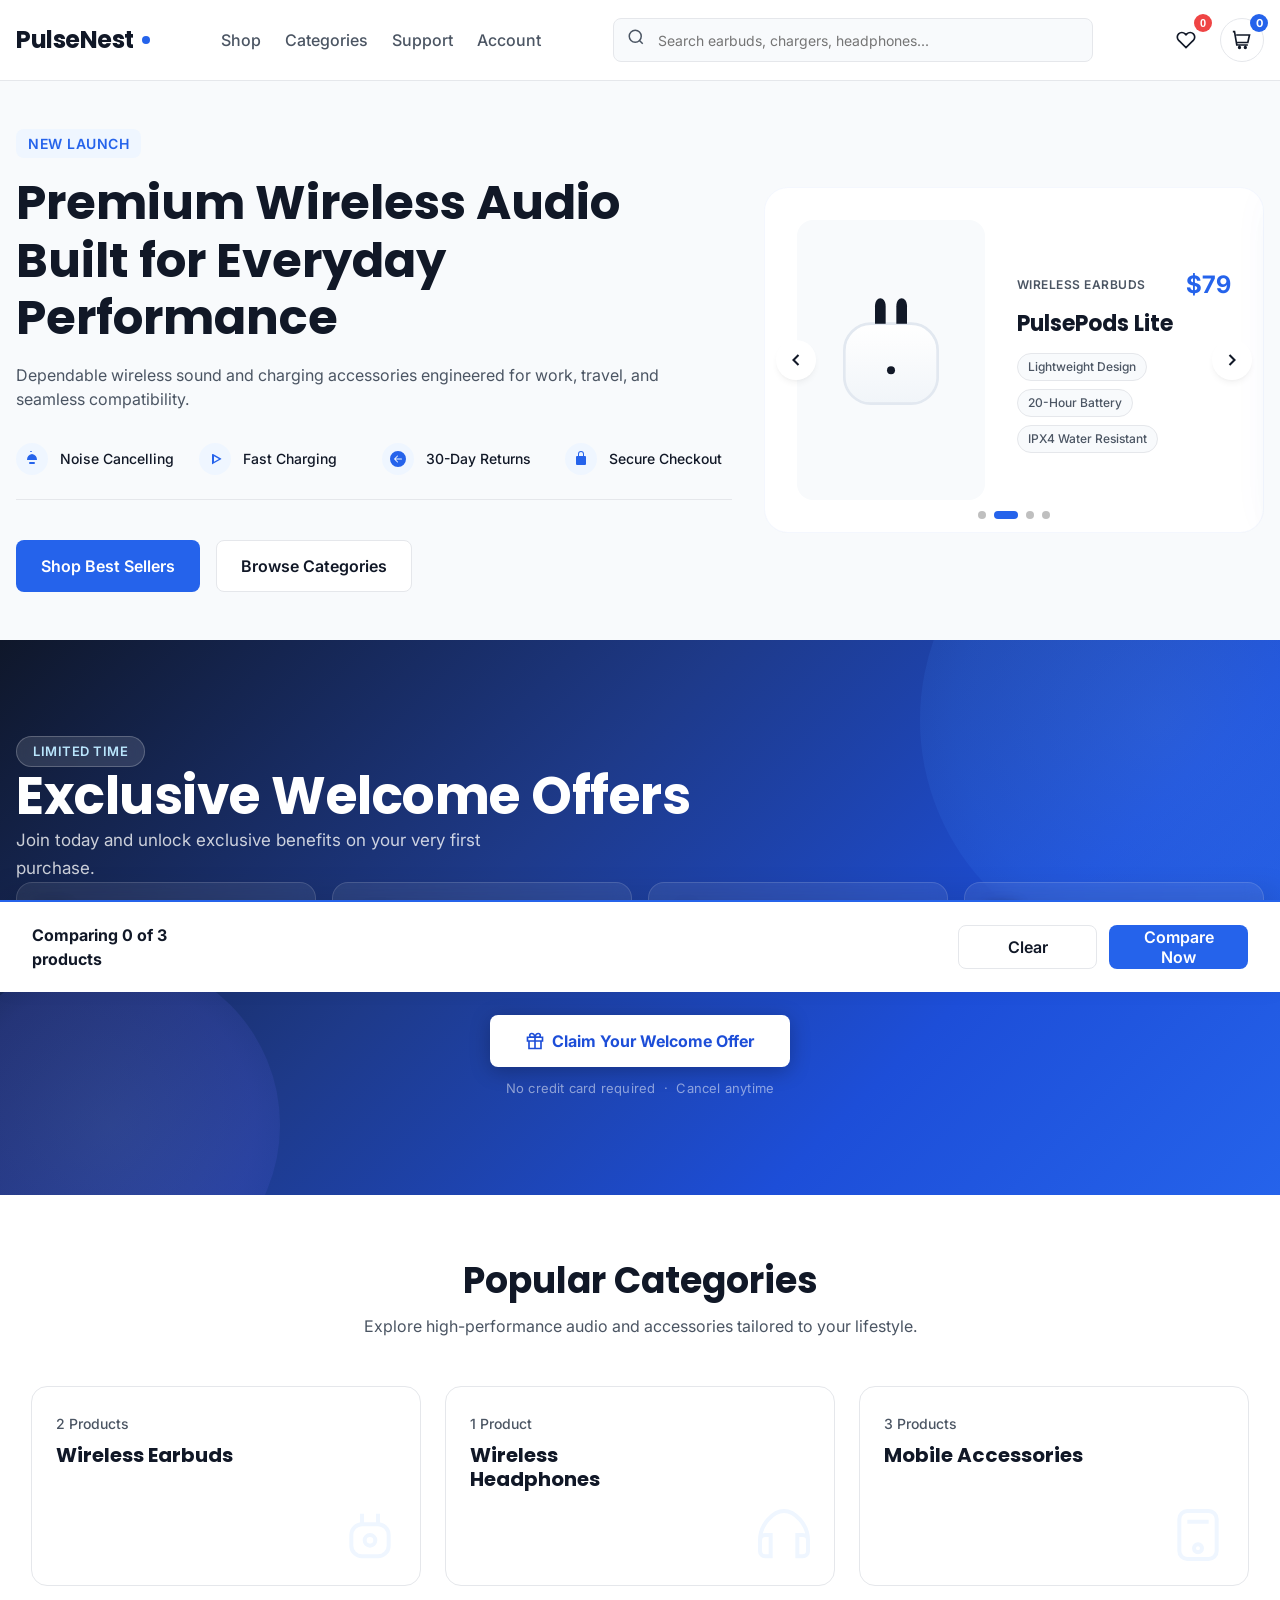
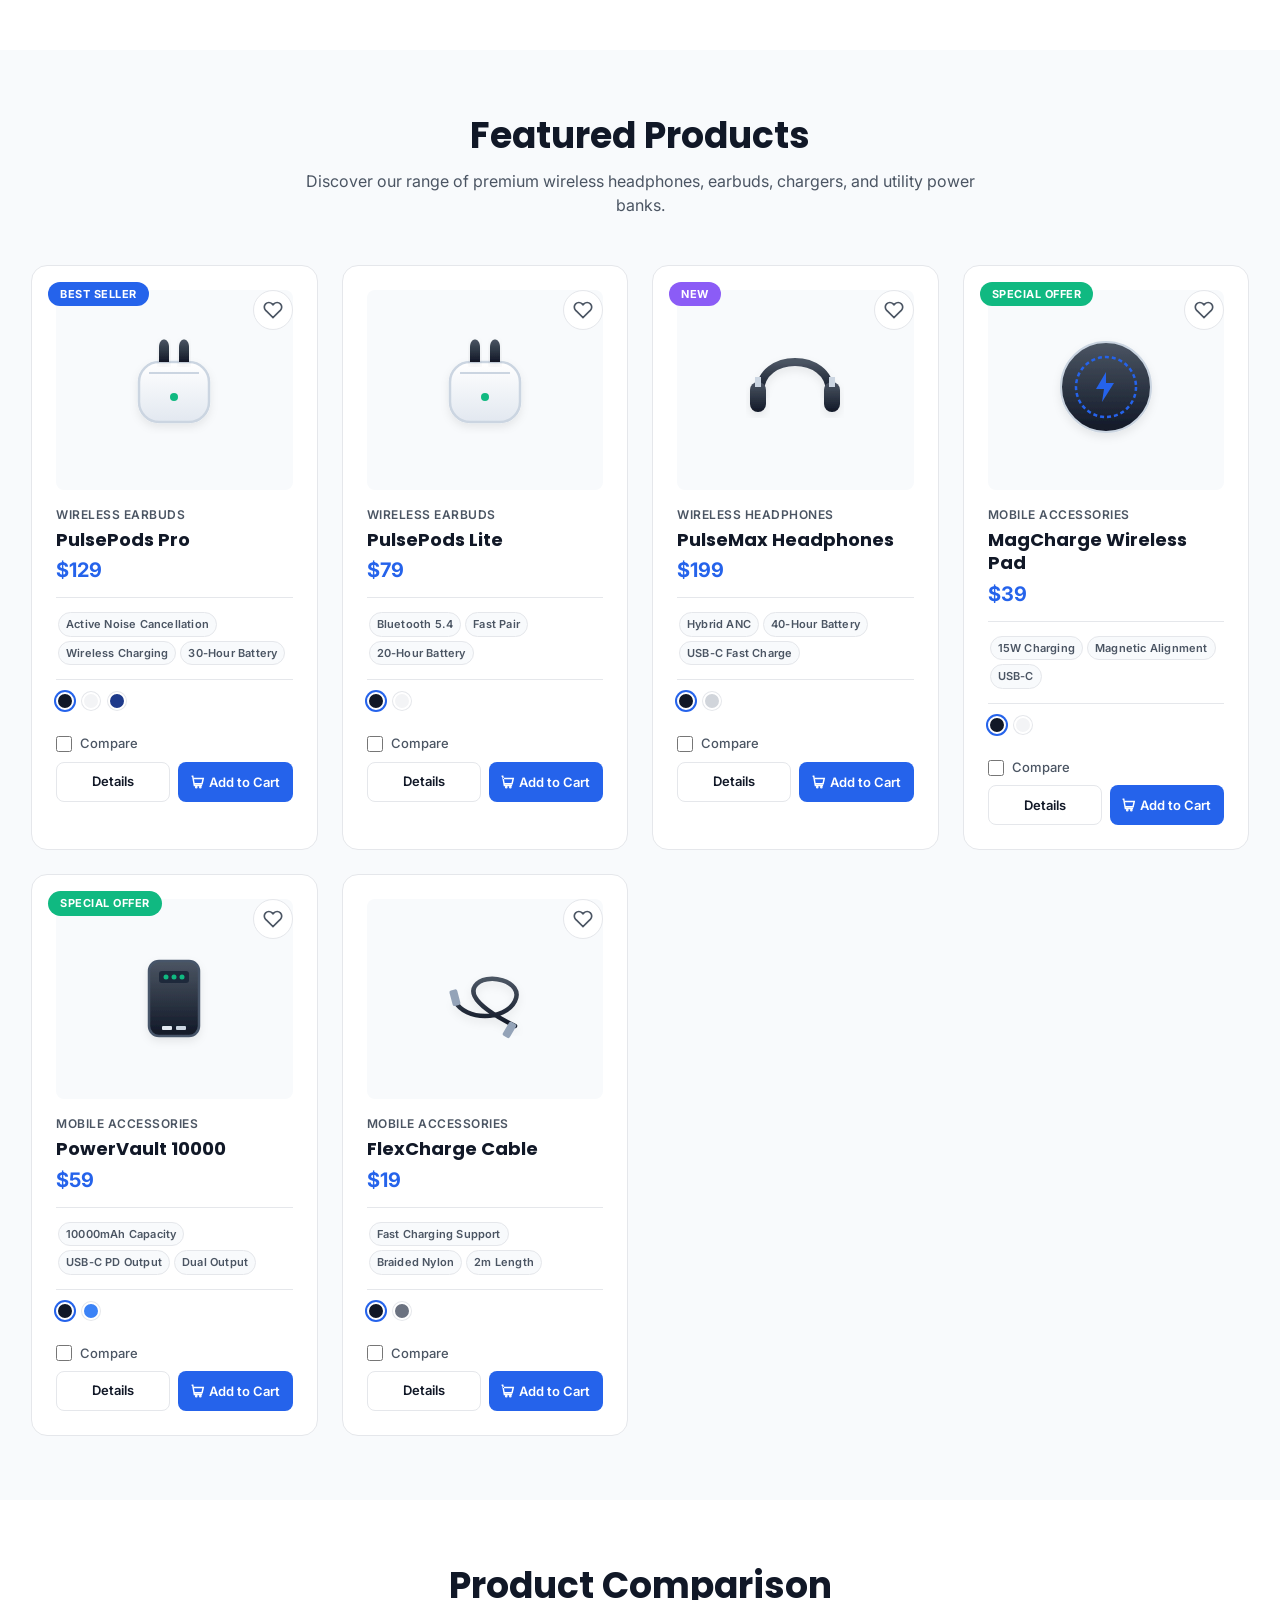
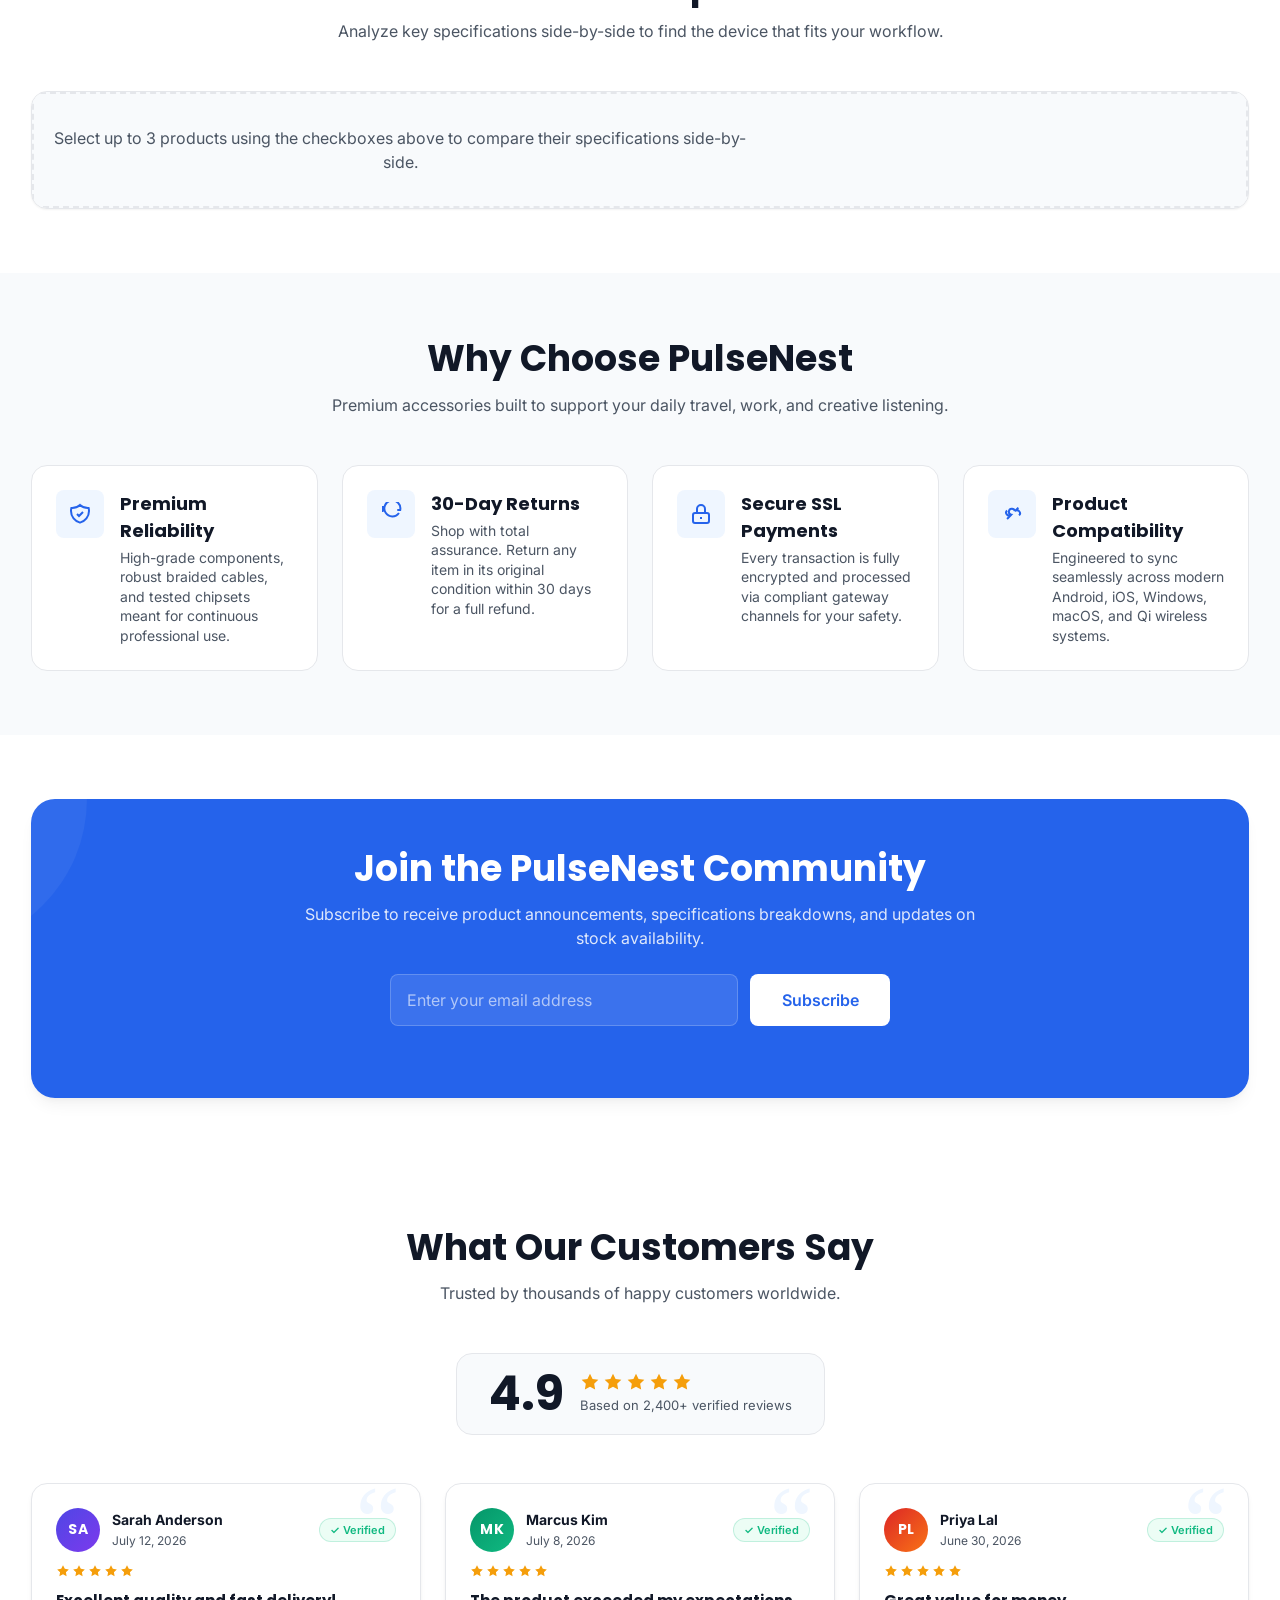
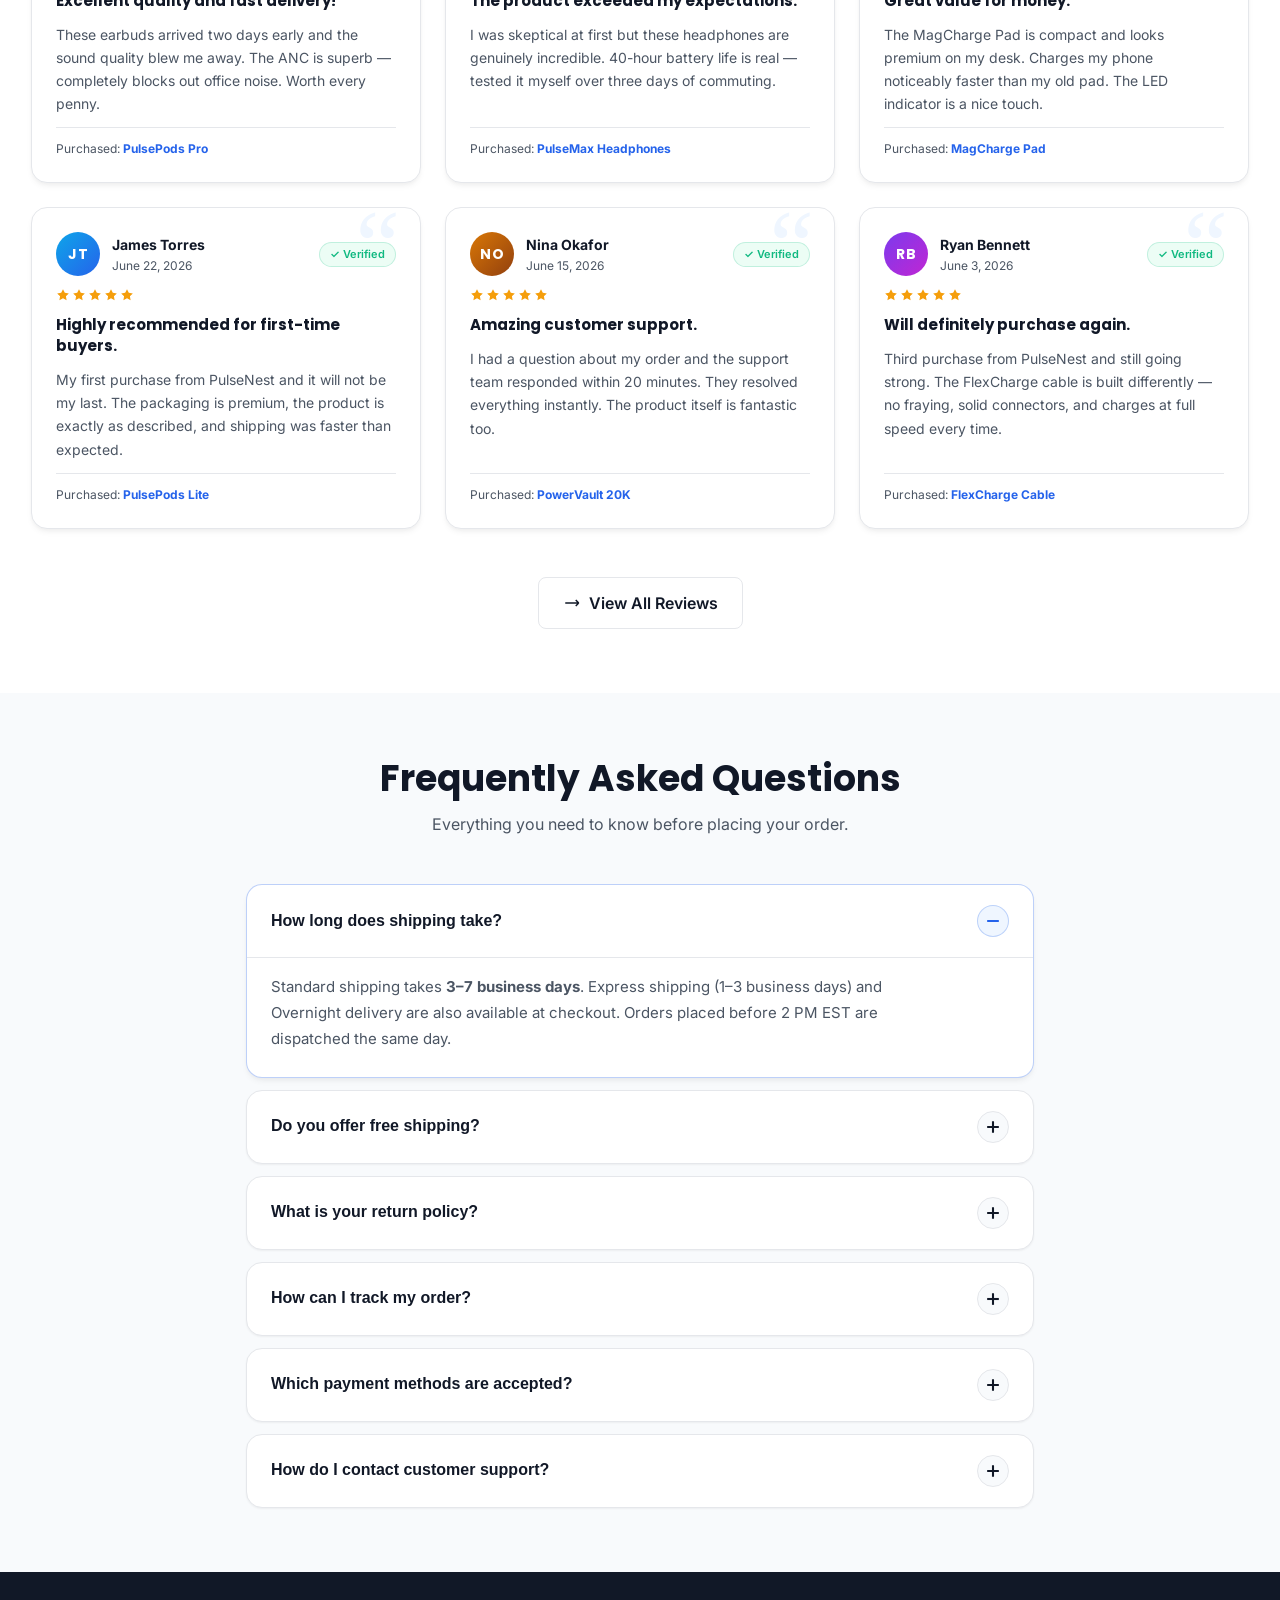
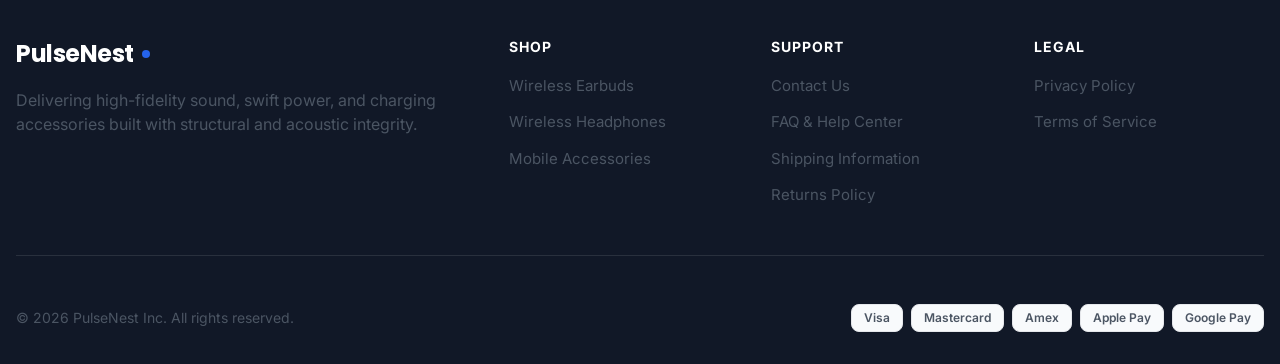
==== commit a05a05b8: "Updated homepage with hero slider, offers, reviews, and FAQ" ====
--- a/index.html
+++ b/index.html
@@ -147,110 +147,243 @@
         </div>
       </div>
 
-      <!-- Hero Visual Showcase Layout -->
+      <!-- Hero Visual Showcase – Product Slider -->
       <div class="hero-showcase">
-        <!-- Flagship Product Feature Card (Stripped of competing actions/labels for visual focus and CTA dominance) -->
-        <div class="hero-flagship-card">
-          <div class="flagship-image-wrapper">
-            <div class="product-illustration" id="hero-flagship-illustration">
-              <!-- Inline Earbud Illustration with custom gradients & drop-shadows -->
-              <svg width="160" height="160" viewBox="0 0 120 120" fill="none" xmlns="http://www.w3.org/2000/svg" role="img" aria-label="PulsePods Pro flagship illustration">
-                <defs>
-                  <linearGradient id="flagship-case-grad" x1="0" y1="0" x2="0" y2="1">
-                    <stop offset="0%" stop-color="#FFFFFF"/>
-                    <stop offset="100%" stop-color="#E2E8F0"/>
-                  </linearGradient>
-                  <linearGradient id="flagship-bud-grad" x1="0" y1="0" x2="0" y2="1">
-                    <stop offset="0%" stop-color="#4B5563"/>
-                    <stop offset="100%" stop-color="#111827"/>
-                  </linearGradient>
-                  <filter id="svg-soft-shadow" x="-20%" y="-20%" width="140%" height="140%">
-                    <feDropShadow dx="0" dy="6" stdDeviation="6" flood-color="#0F172A" flood-opacity="0.12"/>
-                  </filter>
-                </defs>
-                <rect x="25" y="35" width="70" height="60" rx="20" fill="url(#flagship-case-grad)" stroke="#CBD5E1" stroke-width="2.5" filter="url(#svg-soft-shadow)" />
-                <rect x="35" y="45" width="50" height="2.5" fill="#CBD5E1" />
-                <circle cx="60" cy="70" r="4.5" fill="#10B981" /> <!-- Emerald green power LED indicator -->
-                <path d="M45 20 C45 10, 55 10, 55 20 L55 35 L45 35 Z" fill="url(#flagship-bud-grad)" filter="url(#svg-soft-shadow)" />
-                <path d="M75 20 C75 10, 65 10, 65 20 L65 35 L75 35 Z" fill="url(#flagship-bud-grad)" filter="url(#svg-soft-shadow)" />
-              </svg>
-            </div>
-          </div>
-
-          <div class="flagship-info">
-            <div class="flagship-meta">
-              <span class="card-category">Wireless Earbuds</span>
-              <span class="card-price" style="font-size: 24px;">$129</span>
-            </div>
-            <h3 style="font-size: 22px; margin-bottom: var(--space-4);">PulsePods Pro</h3>
-            <div class="flagship-spec-chips">
-              <span class="spec-chip">Active Noise Cancellation</span>
-              <span class="spec-chip">Wireless Charging</span>
-              <span class="spec-chip">30-Hour Battery</span>
-            </div>
-          </div>
-        </div>
-
-        <!-- Three Supporting Hero Products Grid (Simplified as clean static category visuals to prevent CTA competition and visual noise) -->
-        <div class="hero-supporting-grid">
-          <div class="supporting-card" data-id="pulsepods-lite">
-            <div class="supporting-img-wrapper">
-              <svg width="60" height="60" viewBox="0 0 120 120" fill="none" xmlns="http://www.w3.org/2000/svg" role="img" aria-label="PulsePods Lite illustration">
-                <defs>
-                  <linearGradient id="lite-case-grad" x1="0" y1="0" x2="0" y2="1">
-                    <stop offset="0%" stop-color="#FFFFFF"/>
-                    <stop offset="100%" stop-color="#F1F5F9"/>
-                  </linearGradient>
-                </defs>
-                <rect x="25" y="35" width="70" height="60" rx="20" fill="url(#lite-case-grad)" stroke="#E2E8F0" stroke-width="2" />
-                <circle cx="60" cy="70" r="3" fill="#111827" />
-                <path d="M48 22 C48 14, 56 14, 56 22 L56 35 L48 35 Z" fill="#111827" />
-                <path d="M72 22 C72 14, 64 14, 64 22 L64 35 L72 35 Z" fill="#111827" />
-              </svg>
-            </div>
-            <span class="supporting-title">PulsePods Lite</span>
-          </div>
-
-          <div class="supporting-card" data-id="pulsemax">
-            <div class="supporting-img-wrapper">
-              <svg width="60" height="60" viewBox="0 0 120 120" fill="none" xmlns="http://www.w3.org/2000/svg" role="img" aria-label="PulseMax Headphones illustration">
-                <defs>
-                  <linearGradient id="headband-grad" x1="0" y1="0" x2="0" y2="1">
-                    <stop offset="0%" stop-color="#64748B"/>
-                    <stop offset="100%" stop-color="#334155"/>
-                  </linearGradient>
-                </defs>
-                <path d="M25 65 C25 25, 95 25, 95 65" stroke="url(#headband-grad)" stroke-width="6" stroke-linecap="round" fill="none"/>
-                <rect x="15" y="55" width="16" height="30" rx="8" fill="#1E293B" />
-                <rect x="89" y="55" width="16" height="30" rx="8" fill="#1E293B" />
-              </svg>
-            </div>
-            <span class="supporting-title">PulseMax Headphones</span>
-          </div>
-
-          <div class="supporting-card" data-id="magcharge">
-            <div class="supporting-img-wrapper">
-              <svg width="60" height="60" viewBox="0 0 120 120" fill="none" xmlns="http://www.w3.org/2000/svg" role="img" aria-label="MagCharge Pad illustration">
-                <defs>
-                  <linearGradient id="pad-grad" x1="0" y1="0" x2="0" y2="1">
-                    <stop offset="0%" stop-color="#F8FAFC"/>
-                    <stop offset="100%" stop-color="#CBD5E1"/>
-                  </linearGradient>
-                </defs>
-                <circle cx="60" cy="60" r="40" fill="url(#pad-grad)" stroke="#E2E8F0" stroke-width="2" />
-                <circle cx="60" cy="60" r="24" fill="none" stroke="#2563EB" stroke-width="2.5" stroke-dasharray="4 3" />
-                <path d="M60 48 L52 62 L59 62 L57 72 L68 56 L60 56 Z" fill="#2563EB" />
-              </svg>
-            </div>
-            <span class="supporting-title">MagCharge Pad</span>
-          </div>
-        </div>
-      </div>
+        <div class="hero-slider" id="hero-slider" role="region" aria-label="Featured Products" aria-roledescription="carousel">
+
+          <!-- Slide Track -->
+          <div class="hero-slider-track" id="hero-slider-track">
+
+            <!-- Slide 1: PulsePods Pro -->
+            <div class="hero-slide" role="group" aria-roledescription="slide" aria-label="1 of 4">
+              <a href="product.html?id=pulsepods-pro" class="hero-slide-link" tabindex="0" aria-label="View PulsePods Pro details">
+                <div class="hero-flagship-card">
+                  <div class="flagship-image-wrapper">
+                    <div class="product-illustration" id="hero-flagship-illustration">
+                      <svg width="160" height="160" viewBox="0 0 120 120" fill="none" xmlns="http://www.w3.org/2000/svg" role="img" aria-label="PulsePods Pro">
+                        <defs>
+                          <linearGradient id="flagship-case-grad" x1="0" y1="0" x2="0" y2="1"><stop offset="0%" stop-color="#FFFFFF"/><stop offset="100%" stop-color="#E2E8F0"/></linearGradient>
+                          <linearGradient id="flagship-bud-grad" x1="0" y1="0" x2="0" y2="1"><stop offset="0%" stop-color="#4B5563"/><stop offset="100%" stop-color="#111827"/></linearGradient>
+                          <filter id="svg-soft-shadow" x="-20%" y="-20%" width="140%" height="140%"><feDropShadow dx="0" dy="6" stdDeviation="6" flood-color="#0F172A" flood-opacity="0.12"/></filter>
+                        </defs>
+                        <rect x="25" y="35" width="70" height="60" rx="20" fill="url(#flagship-case-grad)" stroke="#CBD5E1" stroke-width="2.5" filter="url(#svg-soft-shadow)" />
+                        <rect x="35" y="45" width="50" height="2.5" fill="#CBD5E1" />
+                        <circle cx="60" cy="70" r="4.5" fill="#10B981" />
+                        <path d="M45 20 C45 10, 55 10, 55 20 L55 35 L45 35 Z" fill="url(#flagship-bud-grad)" filter="url(#svg-soft-shadow)" />
+                        <path d="M75 20 C75 10, 65 10, 65 20 L65 35 L75 35 Z" fill="url(#flagship-bud-grad)" filter="url(#svg-soft-shadow)" />
+                      </svg>
+                    </div>
+                  </div>
+                  <div class="flagship-info">
+                    <div class="flagship-meta">
+                      <span class="card-category">Wireless Earbuds</span>
+                      <span class="card-price" style="font-size:24px;">$129</span>
+                    </div>
+                    <h3 style="font-size:22px;margin-bottom:var(--space-4);">PulsePods Pro</h3>
+                    <div class="flagship-spec-chips">
+                      <span class="spec-chip">Active Noise Cancellation</span>
+                      <span class="spec-chip">Wireless Charging</span>
+                      <span class="spec-chip">30-Hour Battery</span>
+                    </div>
+                  </div>
+                </div>
+              </a>
+            </div>
+
+            <!-- Slide 2: PulsePods Lite -->
+            <div class="hero-slide" role="group" aria-roledescription="slide" aria-label="2 of 4">
+              <a href="product.html?id=pulsepods-lite" class="hero-slide-link" tabindex="-1" aria-label="View PulsePods Lite details">
+                <div class="hero-flagship-card">
+                  <div class="flagship-image-wrapper">
+                    <div class="product-illustration">
+                      <svg width="160" height="160" viewBox="0 0 120 120" fill="none" xmlns="http://www.w3.org/2000/svg" role="img" aria-label="PulsePods Lite">
+                        <defs>
+                          <linearGradient id="lite-case-grad" x1="0" y1="0" x2="0" y2="1"><stop offset="0%" stop-color="#FFFFFF"/><stop offset="100%" stop-color="#F1F5F9"/></linearGradient>
+                        </defs>
+                        <rect x="25" y="35" width="70" height="60" rx="20" fill="url(#lite-case-grad)" stroke="#E2E8F0" stroke-width="2" />
+                        <circle cx="60" cy="70" r="3" fill="#111827" />
+                        <path d="M48 22 C48 14, 56 14, 56 22 L56 35 L48 35 Z" fill="#111827" />
+                        <path d="M72 22 C72 14, 64 14, 64 22 L64 35 L72 35 Z" fill="#111827" />
+                      </svg>
+                    </div>
+                  </div>
+                  <div class="flagship-info">
+                    <div class="flagship-meta">
+                      <span class="card-category">Wireless Earbuds</span>
+                      <span class="card-price" style="font-size:24px;">$79</span>
+                    </div>
+                    <h3 style="font-size:22px;margin-bottom:var(--space-4);">PulsePods Lite</h3>
+                    <div class="flagship-spec-chips">
+                      <span class="spec-chip">Lightweight Design</span>
+                      <span class="spec-chip">20-Hour Battery</span>
+                      <span class="spec-chip">IPX4 Water Resistant</span>
+                    </div>
+                  </div>
+                </div>
+              </a>
+            </div>
+
+            <!-- Slide 3: PulseMax Headphones -->
+            <div class="hero-slide" role="group" aria-roledescription="slide" aria-label="3 of 4">
+              <a href="product.html?id=pulsemax" class="hero-slide-link" tabindex="-1" aria-label="View PulseMax Headphones details">
+                <div class="hero-flagship-card">
+                  <div class="flagship-image-wrapper">
+                    <div class="product-illustration">
+                      <svg width="160" height="160" viewBox="0 0 120 120" fill="none" xmlns="http://www.w3.org/2000/svg" role="img" aria-label="PulseMax Headphones">
+                        <defs>
+                          <linearGradient id="headband-grad" x1="0" y1="0" x2="0" y2="1"><stop offset="0%" stop-color="#64748B"/><stop offset="100%" stop-color="#334155"/></linearGradient>
+                        </defs>
+                        <path d="M25 65 C25 25, 95 25, 95 65" stroke="url(#headband-grad)" stroke-width="6" stroke-linecap="round" fill="none"/>
+                        <rect x="15" y="55" width="16" height="30" rx="8" fill="#1E293B" />
+                        <rect x="89" y="55" width="16" height="30" rx="8" fill="#1E293B" />
+                      </svg>
+                    </div>
+                  </div>
+                  <div class="flagship-info">
+                    <div class="flagship-meta">
+                      <span class="card-category">Headphones</span>
+                      <span class="card-price" style="font-size:24px;">$199</span>
+                    </div>
+                    <h3 style="font-size:22px;margin-bottom:var(--space-4);">PulseMax Headphones</h3>
+                    <div class="flagship-spec-chips">
+                      <span class="spec-chip">Over-Ear Design</span>
+                      <span class="spec-chip">40-Hour Playtime</span>
+                      <span class="spec-chip">Hi-Res Audio</span>
+                    </div>
+                  </div>
+                </div>
+              </a>
+            </div>
+
+            <!-- Slide 4: MagCharge Pad -->
+            <div class="hero-slide" role="group" aria-roledescription="slide" aria-label="4 of 4">
+              <a href="product.html?id=magcharge" class="hero-slide-link" tabindex="-1" aria-label="View MagCharge Pad details">
+                <div class="hero-flagship-card">
+                  <div class="flagship-image-wrapper">
+                    <div class="product-illustration">
+                      <svg width="160" height="160" viewBox="0 0 120 120" fill="none" xmlns="http://www.w3.org/2000/svg" role="img" aria-label="MagCharge Pad">
+                        <defs>
+                          <linearGradient id="pad-grad" x1="0" y1="0" x2="0" y2="1"><stop offset="0%" stop-color="#F8FAFC"/><stop offset="100%" stop-color="#CBD5E1"/></linearGradient>
+                        </defs>
+                        <circle cx="60" cy="60" r="40" fill="url(#pad-grad)" stroke="#E2E8F0" stroke-width="2" />
+                        <circle cx="60" cy="60" r="24" fill="none" stroke="#2563EB" stroke-width="2.5" stroke-dasharray="4 3" />
+                        <path d="M60 48 L52 62 L59 62 L57 72 L68 56 L60 56 Z" fill="#2563EB" />
+                      </svg>
+                    </div>
+                  </div>
+                  <div class="flagship-info">
+                    <div class="flagship-meta">
+                      <span class="card-category">Wireless Charging</span>
+                      <span class="card-price" style="font-size:24px;">$49</span>
+                    </div>
+                    <h3 style="font-size:22px;margin-bottom:var(--space-4);">MagCharge Pad</h3>
+                    <div class="flagship-spec-chips">
+                      <span class="spec-chip">15W Fast Charge</span>
+                      <span class="spec-chip">Qi2 Compatible</span>
+                      <span class="spec-chip">Universal Fit</span>
+                    </div>
+                  </div>
+                </div>
+              </a>
+            </div>
+
+          </div><!-- /.hero-slider-track -->
+
+          <!-- Prev / Next Arrows -->
+          <button class="hero-slider-arrow hero-slider-prev" id="hero-slider-prev" aria-label="Previous product">
+            <svg width="20" height="20" fill="none" stroke="currentColor" stroke-width="2.5" viewBox="0 0 24 24"><polyline points="15 18 9 12 15 6"></polyline></svg>
+          </button>
+          <button class="hero-slider-arrow hero-slider-next" id="hero-slider-next" aria-label="Next product">
+            <svg width="20" height="20" fill="none" stroke="currentColor" stroke-width="2.5" viewBox="0 0 24 24"><polyline points="9 18 15 12 9 6"></polyline></svg>
+          </button>
+
+          <!-- Dot Indicators -->
+          <div class="hero-slider-dots" id="hero-slider-dots" role="tablist" aria-label="Slide indicators">
+            <button class="hero-dot active" role="tab" aria-selected="true"  aria-label="Go to slide 1" data-slide="0"></button>
+            <button class="hero-dot"        role="tab" aria-selected="false" aria-label="Go to slide 2" data-slide="1"></button>
+            <button class="hero-dot"        role="tab" aria-selected="false" aria-label="Go to slide 3" data-slide="2"></button>
+            <button class="hero-dot"        role="tab" aria-selected="false" aria-label="Go to slide 4" data-slide="3"></button>
+          </div>
+
+        </div><!-- /.hero-slider -->
+      </div><!-- /.hero-showcase -->
+
     </div>
   </section>
+
+  <!-- EXCLUSIVE WELCOME OFFERS SECTION -->
+  <section class="promo-offers-section" id="welcome-offers" aria-labelledby="promo-offers-heading">
+    <div class="promo-offers-inner">
+
+      <!-- Background decorative blobs -->
+      <span class="promo-blob promo-blob-1" aria-hidden="true"></span>
+      <span class="promo-blob promo-blob-2" aria-hidden="true"></span>
+
+      <div class="container promo-offers-centered">
+
+        <!-- Label pill -->
+        <span class="promo-label-pill">Limited Time</span>
+
+        <h2 class="promo-headline" id="promo-offers-heading">
+          Exclusive Welcome Offers
+        </h2>
+        <p class="promo-subheading">
+          Join today and unlock exclusive benefits on your very first purchase.
+        </p>
+
+        <!-- Four offer cards -->
+        <div class="promo-cards-grid" role="list">
+
+          <div class="promo-card" role="listitem">
+            <span class="promo-card-icon" aria-hidden="true">🎁</span>
+            <div class="promo-card-body">
+              <strong class="promo-card-title">Welcome Discount</strong>
+              <p class="promo-card-desc">Get <span class="promo-highlight">10% OFF</span> your first order.</p>
+            </div>
+          </div>
+
+          <div class="promo-card" role="listitem">
+            <span class="promo-card-icon" aria-hidden="true">🚚</span>
+            <div class="promo-card-body">
+              <strong class="promo-card-title">Free Shipping</strong>
+              <p class="promo-card-desc">Free shipping on your <span class="promo-highlight">first purchase</span>.</p>
+            </div>
+          </div>
+
+          <div class="promo-card" role="listitem">
+            <span class="promo-card-icon" aria-hidden="true">⭐</span>
+            <div class="promo-card-body">
+              <strong class="promo-card-title">Reward Points</strong>
+              <p class="promo-card-desc">Earn <span class="promo-highlight">bonus points</span> when you create an account.</p>
+            </div>
+          </div>
+
+          <div class="promo-card" role="listitem">
+            <span class="promo-card-icon" aria-hidden="true">🔄</span>
+            <div class="promo-card-body">
+              <strong class="promo-card-title">Easy Returns</strong>
+              <p class="promo-card-desc">Hassle-free returns within <span class="promo-highlight">30 days</span>.</p>
+            </div>
+          </div>
+
+        </div><!-- /.promo-cards-grid -->
+
+        <!-- CTA -->
+        <div class="promo-cta-row text-center">
+          <a href="shop.html" class="btn promo-cta-btn" aria-label="Claim your welcome offer and shop now">
+            <svg width="18" height="18" fill="none" stroke="currentColor" stroke-width="2.2" viewBox="0 0 24 24" aria-hidden="true"><path d="M20 12V22H4V12"/><path d="M22 7H2v5h20V7z"/><path d="M12 22V7"/><path d="M12 7H7.5a2.5 2.5 0 010-5C11 2 12 7 12 7z"/><path d="M12 7h4.5a2.5 2.5 0 000-5C13 2 12 7 12 7z"/></svg>
+            Claim Your Welcome Offer
+          </a>
+          <p class="promo-cta-note">No credit card required &nbsp;·&nbsp; Cancel anytime</p>
+        </div>
+
+      </div><!-- /.container -->
+    </div><!-- /.promo-offers-inner -->
+  </section><!-- /.promo-offers-section -->
 
   <!-- POPULAR CATEGORIES SECTION -->
   <section class="section" id="popular-categories" aria-labelledby="categories-heading">
+
     <div class="container">
       <div class="section-header">
         <h2 id="categories-heading">Popular Categories</h2>
@@ -415,8 +548,310 @@
     </div>
   </section>
 
+  <!-- =====================================================
+       CUSTOMER REVIEWS SECTION
+       ===================================================== -->
+  <section class="section reviews-section" id="customer-reviews" aria-labelledby="reviews-heading">
+    <div class="container">
+
+      <div class="section-header" data-animate>
+        <h2 id="reviews-heading">What Our Customers Say</h2>
+        <p>Trusted by thousands of happy customers worldwide.</p>
+      </div>
+
+      <!-- Star rating summary bar -->
+      <div class="reviews-summary" data-animate>
+        <div class="reviews-summary-score">
+          <span class="reviews-big-num">4.9</span>
+          <div class="reviews-summary-right">
+            <div class="star-row" aria-label="4.9 out of 5 stars">
+              <svg width="20" height="20" viewBox="0 0 24 24" fill="#F59E0B" aria-hidden="true"><path d="M12 2l3.09 6.26L22 9.27l-5 4.87 1.18 6.88L12 17.77l-6.18 3.25L7 14.14 2 9.27l6.91-1.01L12 2z"/></svg>
+              <svg width="20" height="20" viewBox="0 0 24 24" fill="#F59E0B" aria-hidden="true"><path d="M12 2l3.09 6.26L22 9.27l-5 4.87 1.18 6.88L12 17.77l-6.18 3.25L7 14.14 2 9.27l6.91-1.01L12 2z"/></svg>
+              <svg width="20" height="20" viewBox="0 0 24 24" fill="#F59E0B" aria-hidden="true"><path d="M12 2l3.09 6.26L22 9.27l-5 4.87 1.18 6.88L12 17.77l-6.18 3.25L7 14.14 2 9.27l6.91-1.01L12 2z"/></svg>
+              <svg width="20" height="20" viewBox="0 0 24 24" fill="#F59E0B" aria-hidden="true"><path d="M12 2l3.09 6.26L22 9.27l-5 4.87 1.18 6.88L12 17.77l-6.18 3.25L7 14.14 2 9.27l6.91-1.01L12 2z"/></svg>
+              <svg width="20" height="20" viewBox="0 0 24 24" fill="#F59E0B" aria-hidden="true"><path d="M12 2l3.09 6.26L22 9.27l-5 4.87 1.18 6.88L12 17.77l-6.18 3.25L7 14.14 2 9.27l6.91-1.01L12 2z"/></svg>
+            </div>
+            <span class="reviews-count">Based on 2,400+ verified reviews</span>
+          </div>
+        </div>
+      </div>
+
+      <!-- Reviews grid / carousel -->
+      <div class="reviews-track-wrapper" role="list" aria-label="Customer reviews">
+
+        <!-- Card 1 -->
+        <article class="review-card" role="listitem" data-animate>
+          <div class="review-card-header">
+            <div class="review-avatar" aria-hidden="true" style="background: linear-gradient(135deg,#4F46E5,#7C3AED);">
+              <span>SA</span>
+            </div>
+            <div class="review-meta">
+              <strong class="review-name">Sarah Anderson</strong>
+              <span class="review-date">July 12, 2026</span>
+            </div>
+            <span class="review-verified-badge" aria-label="Verified Purchase">✓ Verified</span>
+          </div>
+          <div class="review-stars" aria-label="5 out of 5 stars">
+            <svg width="14" height="14" viewBox="0 0 24 24" fill="#F59E0B" aria-hidden="true"><path d="M12 2l3.09 6.26L22 9.27l-5 4.87 1.18 6.88L12 17.77l-6.18 3.25L7 14.14 2 9.27l6.91-1.01L12 2z"/></svg>
+            <svg width="14" height="14" viewBox="0 0 24 24" fill="#F59E0B" aria-hidden="true"><path d="M12 2l3.09 6.26L22 9.27l-5 4.87 1.18 6.88L12 17.77l-6.18 3.25L7 14.14 2 9.27l6.91-1.01L12 2z"/></svg>
+            <svg width="14" height="14" viewBox="0 0 24 24" fill="#F59E0B" aria-hidden="true"><path d="M12 2l3.09 6.26L22 9.27l-5 4.87 1.18 6.88L12 17.77l-6.18 3.25L7 14.14 2 9.27l6.91-1.01L12 2z"/></svg>
+            <svg width="14" height="14" viewBox="0 0 24 24" fill="#F59E0B" aria-hidden="true"><path d="M12 2l3.09 6.26L22 9.27l-5 4.87 1.18 6.88L12 17.77l-6.18 3.25L7 14.14 2 9.27l6.91-1.01L12 2z"/></svg>
+            <svg width="14" height="14" viewBox="0 0 24 24" fill="#F59E0B" aria-hidden="true"><path d="M12 2l3.09 6.26L22 9.27l-5 4.87 1.18 6.88L12 17.77l-6.18 3.25L7 14.14 2 9.27l6.91-1.01L12 2z"/></svg>
+          </div>
+          <h3 class="review-title">Excellent quality and fast delivery!</h3>
+          <p class="review-body">These earbuds arrived two days early and the sound quality blew me away. The ANC is superb — completely blocks out office noise. Worth every penny.</p>
+          <span class="review-product">Purchased: <strong>PulsePods Pro</strong></span>
+        </article>
+
+        <!-- Card 2 -->
+        <article class="review-card" role="listitem" data-animate>
+          <div class="review-card-header">
+            <div class="review-avatar" aria-hidden="true" style="background: linear-gradient(135deg,#059669,#10B981);">
+              <span>MK</span>
+            </div>
+            <div class="review-meta">
+              <strong class="review-name">Marcus Kim</strong>
+              <span class="review-date">July 8, 2026</span>
+            </div>
+            <span class="review-verified-badge" aria-label="Verified Purchase">✓ Verified</span>
+          </div>
+          <div class="review-stars" aria-label="5 out of 5 stars">
+            <svg width="14" height="14" viewBox="0 0 24 24" fill="#F59E0B" aria-hidden="true"><path d="M12 2l3.09 6.26L22 9.27l-5 4.87 1.18 6.88L12 17.77l-6.18 3.25L7 14.14 2 9.27l6.91-1.01L12 2z"/></svg>
+            <svg width="14" height="14" viewBox="0 0 24 24" fill="#F59E0B" aria-hidden="true"><path d="M12 2l3.09 6.26L22 9.27l-5 4.87 1.18 6.88L12 17.77l-6.18 3.25L7 14.14 2 9.27l6.91-1.01L12 2z"/></svg>
+            <svg width="14" height="14" viewBox="0 0 24 24" fill="#F59E0B" aria-hidden="true"><path d="M12 2l3.09 6.26L22 9.27l-5 4.87 1.18 6.88L12 17.77l-6.18 3.25L7 14.14 2 9.27l6.91-1.01L12 2z"/></svg>
+            <svg width="14" height="14" viewBox="0 0 24 24" fill="#F59E0B" aria-hidden="true"><path d="M12 2l3.09 6.26L22 9.27l-5 4.87 1.18 6.88L12 17.77l-6.18 3.25L7 14.14 2 9.27l6.91-1.01L12 2z"/></svg>
+            <svg width="14" height="14" viewBox="0 0 24 24" fill="#F59E0B" aria-hidden="true"><path d="M12 2l3.09 6.26L22 9.27l-5 4.87 1.18 6.88L12 17.77l-6.18 3.25L7 14.14 2 9.27l6.91-1.01L12 2z"/></svg>
+          </div>
+          <h3 class="review-title">The product exceeded my expectations.</h3>
+          <p class="review-body">I was skeptical at first but these headphones are genuinely incredible. 40-hour battery life is real — tested it myself over three days of commuting.</p>
+          <span class="review-product">Purchased: <strong>PulseMax Headphones</strong></span>
+        </article>
+
+        <!-- Card 3 -->
+        <article class="review-card" role="listitem" data-animate>
+          <div class="review-card-header">
+            <div class="review-avatar" aria-hidden="true" style="background: linear-gradient(135deg,#DC2626,#F97316);">
+              <span>PL</span>
+            </div>
+            <div class="review-meta">
+              <strong class="review-name">Priya Lal</strong>
+              <span class="review-date">June 30, 2026</span>
+            </div>
+            <span class="review-verified-badge" aria-label="Verified Purchase">✓ Verified</span>
+          </div>
+          <div class="review-stars" aria-label="5 out of 5 stars">
+            <svg width="14" height="14" viewBox="0 0 24 24" fill="#F59E0B" aria-hidden="true"><path d="M12 2l3.09 6.26L22 9.27l-5 4.87 1.18 6.88L12 17.77l-6.18 3.25L7 14.14 2 9.27l6.91-1.01L12 2z"/></svg>
+            <svg width="14" height="14" viewBox="0 0 24 24" fill="#F59E0B" aria-hidden="true"><path d="M12 2l3.09 6.26L22 9.27l-5 4.87 1.18 6.88L12 17.77l-6.18 3.25L7 14.14 2 9.27l6.91-1.01L12 2z"/></svg>
+            <svg width="14" height="14" viewBox="0 0 24 24" fill="#F59E0B" aria-hidden="true"><path d="M12 2l3.09 6.26L22 9.27l-5 4.87 1.18 6.88L12 17.77l-6.18 3.25L7 14.14 2 9.27l6.91-1.01L12 2z"/></svg>
+            <svg width="14" height="14" viewBox="0 0 24 24" fill="#F59E0B" aria-hidden="true"><path d="M12 2l3.09 6.26L22 9.27l-5 4.87 1.18 6.88L12 17.77l-6.18 3.25L7 14.14 2 9.27l6.91-1.01L12 2z"/></svg>
+            <svg width="14" height="14" viewBox="0 0 24 24" fill="#F59E0B" aria-hidden="true"><path d="M12 2l3.09 6.26L22 9.27l-5 4.87 1.18 6.88L12 17.77l-6.18 3.25L7 14.14 2 9.27l6.91-1.01L12 2z"/></svg>
+          </div>
+          <h3 class="review-title">Great value for money.</h3>
+          <p class="review-body">The MagCharge Pad is compact and looks premium on my desk. Charges my phone noticeably faster than my old pad. The LED indicator is a nice touch.</p>
+          <span class="review-product">Purchased: <strong>MagCharge Pad</strong></span>
+        </article>
+
+        <!-- Card 4 -->
+        <article class="review-card" role="listitem" data-animate>
+          <div class="review-card-header">
+            <div class="review-avatar" aria-hidden="true" style="background: linear-gradient(135deg,#0EA5E9,#2563EB);">
+              <span>JT</span>
+            </div>
+            <div class="review-meta">
+              <strong class="review-name">James Torres</strong>
+              <span class="review-date">June 22, 2026</span>
+            </div>
+            <span class="review-verified-badge" aria-label="Verified Purchase">✓ Verified</span>
+          </div>
+          <div class="review-stars" aria-label="5 out of 5 stars">
+            <svg width="14" height="14" viewBox="0 0 24 24" fill="#F59E0B" aria-hidden="true"><path d="M12 2l3.09 6.26L22 9.27l-5 4.87 1.18 6.88L12 17.77l-6.18 3.25L7 14.14 2 9.27l6.91-1.01L12 2z"/></svg>
+            <svg width="14" height="14" viewBox="0 0 24 24" fill="#F59E0B" aria-hidden="true"><path d="M12 2l3.09 6.26L22 9.27l-5 4.87 1.18 6.88L12 17.77l-6.18 3.25L7 14.14 2 9.27l6.91-1.01L12 2z"/></svg>
+            <svg width="14" height="14" viewBox="0 0 24 24" fill="#F59E0B" aria-hidden="true"><path d="M12 2l3.09 6.26L22 9.27l-5 4.87 1.18 6.88L12 17.77l-6.18 3.25L7 14.14 2 9.27l6.91-1.01L12 2z"/></svg>
+            <svg width="14" height="14" viewBox="0 0 24 24" fill="#F59E0B" aria-hidden="true"><path d="M12 2l3.09 6.26L22 9.27l-5 4.87 1.18 6.88L12 17.77l-6.18 3.25L7 14.14 2 9.27l6.91-1.01L12 2z"/></svg>
+            <svg width="14" height="14" viewBox="0 0 24 24" fill="#F59E0B" aria-hidden="true"><path d="M12 2l3.09 6.26L22 9.27l-5 4.87 1.18 6.88L12 17.77l-6.18 3.25L7 14.14 2 9.27l6.91-1.01L12 2z"/></svg>
+          </div>
+          <h3 class="review-title">Highly recommended for first-time buyers.</h3>
+          <p class="review-body">My first purchase from PulseNest and it will not be my last. The packaging is premium, the product is exactly as described, and shipping was faster than expected.</p>
+          <span class="review-product">Purchased: <strong>PulsePods Lite</strong></span>
+        </article>
+
+        <!-- Card 5 -->
+        <article class="review-card" role="listitem" data-animate>
+          <div class="review-card-header">
+            <div class="review-avatar" aria-hidden="true" style="background: linear-gradient(135deg,#D97706,#92400E);">
+              <span>NO</span>
+            </div>
+            <div class="review-meta">
+              <strong class="review-name">Nina Okafor</strong>
+              <span class="review-date">June 15, 2026</span>
+            </div>
+            <span class="review-verified-badge" aria-label="Verified Purchase">✓ Verified</span>
+          </div>
+          <div class="review-stars" aria-label="5 out of 5 stars">
+            <svg width="14" height="14" viewBox="0 0 24 24" fill="#F59E0B" aria-hidden="true"><path d="M12 2l3.09 6.26L22 9.27l-5 4.87 1.18 6.88L12 17.77l-6.18 3.25L7 14.14 2 9.27l6.91-1.01L12 2z"/></svg>
+            <svg width="14" height="14" viewBox="0 0 24 24" fill="#F59E0B" aria-hidden="true"><path d="M12 2l3.09 6.26L22 9.27l-5 4.87 1.18 6.88L12 17.77l-6.18 3.25L7 14.14 2 9.27l6.91-1.01L12 2z"/></svg>
+            <svg width="14" height="14" viewBox="0 0 24 24" fill="#F59E0B" aria-hidden="true"><path d="M12 2l3.09 6.26L22 9.27l-5 4.87 1.18 6.88L12 17.77l-6.18 3.25L7 14.14 2 9.27l6.91-1.01L12 2z"/></svg>
+            <svg width="14" height="14" viewBox="0 0 24 24" fill="#F59E0B" aria-hidden="true"><path d="M12 2l3.09 6.26L22 9.27l-5 4.87 1.18 6.88L12 17.77l-6.18 3.25L7 14.14 2 9.27l6.91-1.01L12 2z"/></svg>
+            <svg width="14" height="14" viewBox="0 0 24 24" fill="#F59E0B" aria-hidden="true"><path d="M12 2l3.09 6.26L22 9.27l-5 4.87 1.18 6.88L12 17.77l-6.18 3.25L7 14.14 2 9.27l6.91-1.01L12 2z"/></svg>
+          </div>
+          <h3 class="review-title">Amazing customer support.</h3>
+          <p class="review-body">I had a question about my order and the support team responded within 20 minutes. They resolved everything instantly. The product itself is fantastic too.</p>
+          <span class="review-product">Purchased: <strong>PowerVault 20K</strong></span>
+        </article>
+
+        <!-- Card 6 -->
+        <article class="review-card" role="listitem" data-animate>
+          <div class="review-card-header">
+            <div class="review-avatar" aria-hidden="true" style="background: linear-gradient(135deg,#7C3AED,#C026D3);">
+              <span>RB</span>
+            </div>
+            <div class="review-meta">
+              <strong class="review-name">Ryan Bennett</strong>
+              <span class="review-date">June 3, 2026</span>
+            </div>
+            <span class="review-verified-badge" aria-label="Verified Purchase">✓ Verified</span>
+          </div>
+          <div class="review-stars" aria-label="5 out of 5 stars">
+            <svg width="14" height="14" viewBox="0 0 24 24" fill="#F59E0B" aria-hidden="true"><path d="M12 2l3.09 6.26L22 9.27l-5 4.87 1.18 6.88L12 17.77l-6.18 3.25L7 14.14 2 9.27l6.91-1.01L12 2z"/></svg>
+            <svg width="14" height="14" viewBox="0 0 24 24" fill="#F59E0B" aria-hidden="true"><path d="M12 2l3.09 6.26L22 9.27l-5 4.87 1.18 6.88L12 17.77l-6.18 3.25L7 14.14 2 9.27l6.91-1.01L12 2z"/></svg>
+            <svg width="14" height="14" viewBox="0 0 24 24" fill="#F59E0B" aria-hidden="true"><path d="M12 2l3.09 6.26L22 9.27l-5 4.87 1.18 6.88L12 17.77l-6.18 3.25L7 14.14 2 9.27l6.91-1.01L12 2z"/></svg>
+            <svg width="14" height="14" viewBox="0 0 24 24" fill="#F59E0B" aria-hidden="true"><path d="M12 2l3.09 6.26L22 9.27l-5 4.87 1.18 6.88L12 17.77l-6.18 3.25L7 14.14 2 9.27l6.91-1.01L12 2z"/></svg>
+            <svg width="14" height="14" viewBox="0 0 24 24" fill="#F59E0B" aria-hidden="true"><path d="M12 2l3.09 6.26L22 9.27l-5 4.87 1.18 6.88L12 17.77l-6.18 3.25L7 14.14 2 9.27l6.91-1.01L12 2z"/></svg>
+          </div>
+          <h3 class="review-title">Will definitely purchase again.</h3>
+          <p class="review-body">Third purchase from PulseNest and still going strong. The FlexCharge cable is built differently — no fraying, solid connectors, and charges at full speed every time.</p>
+          <span class="review-product">Purchased: <strong>FlexCharge Cable</strong></span>
+        </article>
+
+      </div><!-- /.reviews-track-wrapper -->
+
+      <!-- CTA -->
+      <div class="reviews-cta-row" data-animate>
+        <a href="#" class="btn btn-secondary" aria-label="View all customer reviews">
+          <svg width="18" height="18" fill="none" stroke="currentColor" stroke-width="2" viewBox="0 0 24 24" aria-hidden="true"><path d="M17 8l4 4m0 0l-4 4m4-4H3"/></svg>
+          View All Reviews
+        </a>
+      </div>
+
+    </div>
+  </section>
+
+  <!-- =====================================================
+       FAQ ACCORDION SECTION
+       ===================================================== -->
+  <section class="section section-bg faq-section" id="faq" aria-labelledby="faq-heading">
+    <div class="container faq-container">
+
+      <div class="section-header" data-animate>
+        <h2 id="faq-heading">Frequently Asked Questions</h2>
+        <p>Everything you need to know before placing your order.</p>
+      </div>
+
+      <div class="faq-list" id="faq-accordion" data-animate>
+
+        <!-- FAQ 1 -->
+        <div class="faq-item">
+          <button class="faq-trigger" id="faq-btn-1" aria-expanded="true" aria-controls="faq-panel-1">
+            <span class="faq-question">How long does shipping take?</span>
+            <span class="faq-icon" aria-hidden="true">
+              <svg class="faq-icon-plus"  width="20" height="20" viewBox="0 0 24 24" fill="none" stroke="currentColor" stroke-width="2.5"><line x1="12" y1="5" x2="12" y2="19"/><line x1="5" y1="12" x2="19" y2="12"/></svg>
+              <svg class="faq-icon-minus" width="20" height="20" viewBox="0 0 24 24" fill="none" stroke="currentColor" stroke-width="2.5"><line x1="5" y1="12" x2="19" y2="12"/></svg>
+            </span>
+          </button>
+          <div class="faq-panel" id="faq-panel-1" role="region" aria-labelledby="faq-btn-1">
+            <div class="faq-panel-inner">
+              <p>Standard shipping takes <strong>3–7 business days</strong>. Express shipping (1–3 business days) and Overnight delivery are also available at checkout. Orders placed before 2 PM EST are dispatched the same day.</p>
+            </div>
+          </div>
+        </div>
+
+        <!-- FAQ 2 -->
+        <div class="faq-item">
+          <button class="faq-trigger" id="faq-btn-2" aria-expanded="false" aria-controls="faq-panel-2">
+            <span class="faq-question">Do you offer free shipping?</span>
+            <span class="faq-icon" aria-hidden="true">
+              <svg class="faq-icon-plus"  width="20" height="20" viewBox="0 0 24 24" fill="none" stroke="currentColor" stroke-width="2.5"><line x1="12" y1="5" x2="12" y2="19"/><line x1="5" y1="12" x2="19" y2="12"/></svg>
+              <svg class="faq-icon-minus" width="20" height="20" viewBox="0 0 24 24" fill="none" stroke="currentColor" stroke-width="2.5"><line x1="5" y1="12" x2="19" y2="12"/></svg>
+            </span>
+          </button>
+          <div class="faq-panel" id="faq-panel-2" role="region" aria-labelledby="faq-btn-2">
+            <div class="faq-panel-inner">
+              <p>Yes! We offer <strong>free standard shipping on all orders over $75</strong>. New customers also receive free shipping on their very first purchase regardless of order value as part of our welcome offer.</p>
+            </div>
+          </div>
+        </div>
+
+        <!-- FAQ 3 -->
+        <div class="faq-item">
+          <button class="faq-trigger" id="faq-btn-3" aria-expanded="false" aria-controls="faq-panel-3">
+            <span class="faq-question">What is your return policy?</span>
+            <span class="faq-icon" aria-hidden="true">
+              <svg class="faq-icon-plus"  width="20" height="20" viewBox="0 0 24 24" fill="none" stroke="currentColor" stroke-width="2.5"><line x1="12" y1="5" x2="12" y2="19"/><line x1="5" y1="12" x2="19" y2="12"/></svg>
+              <svg class="faq-icon-minus" width="20" height="20" viewBox="0 0 24 24" fill="none" stroke="currentColor" stroke-width="2.5"><line x1="5" y1="12" x2="19" y2="12"/></svg>
+            </span>
+          </button>
+          <div class="faq-panel" id="faq-panel-3" role="region" aria-labelledby="faq-btn-3">
+            <div class="faq-panel-inner">
+              <p>We offer <strong>hassle-free returns within 30 days</strong> of delivery. Items must be in their original condition and packaging. Simply initiate a return from your account dashboard and we'll provide a pre-paid return label at no cost.</p>
+            </div>
+          </div>
+        </div>
+
+        <!-- FAQ 4 -->
+        <div class="faq-item">
+          <button class="faq-trigger" id="faq-btn-4" aria-expanded="false" aria-controls="faq-panel-4">
+            <span class="faq-question">How can I track my order?</span>
+            <span class="faq-icon" aria-hidden="true">
+              <svg class="faq-icon-plus"  width="20" height="20" viewBox="0 0 24 24" fill="none" stroke="currentColor" stroke-width="2.5"><line x1="12" y1="5" x2="12" y2="19"/><line x1="5" y1="12" x2="19" y2="12"/></svg>
+              <svg class="faq-icon-minus" width="20" height="20" viewBox="0 0 24 24" fill="none" stroke="currentColor" stroke-width="2.5"><line x1="5" y1="12" x2="19" y2="12"/></svg>
+            </span>
+          </button>
+          <div class="faq-panel" id="faq-panel-4" role="region" aria-labelledby="faq-btn-4">
+            <div class="faq-panel-inner">
+              <p>Once your order ships, you'll receive a confirmation email with a <strong>real-time tracking link</strong>. You can also log into your PulseNest account and view full order tracking history from the "My Orders" section.</p>
+            </div>
+          </div>
+        </div>
+
+        <!-- FAQ 5 -->
+        <div class="faq-item">
+          <button class="faq-trigger" id="faq-btn-5" aria-expanded="false" aria-controls="faq-panel-5">
+            <span class="faq-question">Which payment methods are accepted?</span>
+            <span class="faq-icon" aria-hidden="true">
+              <svg class="faq-icon-plus"  width="20" height="20" viewBox="0 0 24 24" fill="none" stroke="currentColor" stroke-width="2.5"><line x1="12" y1="5" x2="12" y2="19"/><line x1="5" y1="12" x2="19" y2="12"/></svg>
+              <svg class="faq-icon-minus" width="20" height="20" viewBox="0 0 24 24" fill="none" stroke="currentColor" stroke-width="2.5"><line x1="5" y1="12" x2="19" y2="12"/></svg>
+            </span>
+          </button>
+          <div class="faq-panel" id="faq-panel-5" role="region" aria-labelledby="faq-btn-5">
+            <div class="faq-panel-inner">
+              <p>We accept all major credit and debit cards (Visa, Mastercard, Amex), <strong>PayPal, Apple Pay, Google Pay</strong>, and bank transfers. All transactions are secured with SSL encryption and PCI-DSS compliance.</p>
+            </div>
+          </div>
+        </div>
+
+        <!-- FAQ 6 -->
+        <div class="faq-item">
+          <button class="faq-trigger" id="faq-btn-6" aria-expanded="false" aria-controls="faq-panel-6">
+            <span class="faq-question">How do I contact customer support?</span>
+            <span class="faq-icon" aria-hidden="true">
+              <svg class="faq-icon-plus"  width="20" height="20" viewBox="0 0 24 24" fill="none" stroke="currentColor" stroke-width="2.5"><line x1="12" y1="5" x2="12" y2="19"/><line x1="5" y1="12" x2="19" y2="12"/></svg>
+              <svg class="faq-icon-minus" width="20" height="20" viewBox="0 0 24 24" fill="none" stroke="currentColor" stroke-width="2.5"><line x1="5" y1="12" x2="19" y2="12"/></svg>
+            </span>
+          </button>
+          <div class="faq-panel" id="faq-panel-6" role="region" aria-labelledby="faq-btn-6">
+            <div class="faq-panel-inner">
+              <p>Our support team is available <strong>Monday–Friday, 9 AM–6 PM EST</strong>. You can reach us via live chat (bottom-right icon), email at <a href="mailto:support@pulsenest.com" style="color:var(--color-primary);font-weight:600;">support@pulsenest.com</a>, or by calling 1-800-PULSE-01. Average response time is under 2 hours.</p>
+            </div>
+          </div>
+        </div>
+
+      </div><!-- /.faq-list -->
+    </div>
+  </section>
+
   <!-- PERSISTENT FOOTER -->
   <footer class="footer-wrapper">
+
     <div class="container">
       <div class="footer-grid">
         <!-- Column 1: Brand -->
--- a/style.css
+++ b/style.css
@@ -725,18 +725,18 @@
   border: 1px solid var(--color-border);
 }
 
-/* Supporting Hero Products */
+/* Supporting Hero Products (kept for legacy compatibility) */
 .hero-supporting-grid {
   display: grid;
   grid-template-columns: repeat(3, 1fr);
-  gap: var(--space-24); /* Increased gap from 16px for better whitespace */
+  gap: var(--space-24);
 }
 
 .supporting-card {
   background: var(--color-white);
   border: 1px solid var(--color-border);
   border-radius: var(--radius-md);
-  padding: var(--space-16); /* Increased padding from 12px for better whitespace */
+  padding: var(--space-16);
   display: flex;
   flex-direction: column;
   gap: var(--space-8);
@@ -768,9 +768,485 @@
   text-overflow: ellipsis;
 }
 
+/* ── Hero Slider ─────────────────────────────────────────────────── */
+.hero-slider {
+  position: relative;
+  overflow: hidden;
+  border-radius: var(--radius-lg);
+  /* let the flagship-card inside set the height */
+}
+
+/* The moving strip – JS sets transform: translateX(-N * 100%) */
+.hero-slider-track {
+  display: flex;
+  will-change: transform;
+  transition: transform 0.4s cubic-bezier(0.4, 0, 0.2, 1);
+}
+
+/* Each slide occupies 100% of the viewport slot */
+.hero-slide {
+  min-width: 100%;
+  box-sizing: border-box;
+}
+
+/* Clickable wrapper – fills the slide, no underline */
+.hero-slide-link {
+  display: block;
+  text-decoration: none;
+  color: inherit;
+  cursor: pointer;
+  /* subtle scale on hover to signal interactivity */
+  transition: transform 0.2s ease;
+}
+.hero-slide-link:hover {
+  transform: scale(1.01);
+}
+.hero-slide-link:focus-visible {
+  outline: 3px solid var(--color-primary);
+  outline-offset: 4px;
+  border-radius: var(--radius-lg);
+}
+
+/* Flagship card inside a slide – remove top margin from .hero-showcase gap */
+.hero-slide .hero-flagship-card {
+  margin: 0;
+}
+
+/* ── Arrow buttons ─────────────────────────────────────────────── */
+.hero-slider-arrow {
+  position: absolute;
+  top: 50%;
+  transform: translateY(-50%);
+  z-index: 10;
+  display: inline-flex;
+  align-items: center;
+  justify-content: center;
+  width: 40px;
+  height: 40px;
+  border-radius: 50%;
+  border: none;
+  background: var(--color-white);
+  box-shadow: var(--shadow-md);
+  cursor: pointer;
+  color: var(--color-text-primary);
+  transition: background 0.2s ease, box-shadow 0.2s ease, transform 0.2s ease;
+}
+.hero-slider-arrow:hover {
+  background: var(--color-primary);
+  color: var(--color-white);
+  box-shadow: var(--shadow-lg);
+  transform: translateY(-50%) scale(1.08);
+}
+.hero-slider-arrow:focus-visible {
+  outline: 3px solid var(--color-primary);
+  outline-offset: 3px;
+}
+.hero-slider-prev { left: 12px; }
+.hero-slider-next { right: 12px; }
+
+/* ── Dot indicators ────────────────────────────────────────────── */
+.hero-slider-dots {
+  position: absolute;
+  bottom: 14px;
+  left: 50%;
+  transform: translateX(-50%);
+  display: flex;
+  gap: 8px;
+  z-index: 10;
+}
+
+.hero-dot {
+  width: 8px;
+  height: 8px;
+  border-radius: 50%;
+  border: none;
+  padding: 0;
+  cursor: pointer;
+  background: rgba(0, 0, 0, 0.25);
+  transition: background 0.25s ease, transform 0.25s ease, width 0.25s ease;
+}
+.hero-dot.active {
+  background: var(--color-primary);
+  width: 24px;
+  border-radius: 4px;
+  transform: none;
+}
+.hero-dot:hover:not(.active) {
+  background: rgba(0, 0, 0, 0.45);
+  transform: scale(1.2);
+}
+.hero-dot:focus-visible {
+  outline: 2px solid var(--color-primary);
+  outline-offset: 3px;
+}
+
+
+
+/* ==========================================================================
+   EXCLUSIVE WELCOME OFFERS SECTION
+   ========================================================================== */
+
+/* ── Outer wrapper ──────────────────────────────────────────────────────── */
+.promo-offers-section {
+  position: relative;
+  overflow: hidden;
+}
+
+.promo-offers-inner {
+  background: linear-gradient(135deg, #0F172A 0%, #1E3A8A 40%, #1D4ED8 72%, #2563EB 100%);
+  padding: var(--space-96) 0;
+  position: relative;
+  isolation: isolate;
+}
+
+/* ── Decorative background blobs ────────────────────────────────────────── */
+.promo-blob {
+  position: absolute;
+  border-radius: 50%;
+  pointer-events: none;
+  opacity: 0.18;
+  animation: promo-blob-drift 12s ease-in-out infinite alternate;
+}
+
+.promo-blob-1 {
+  width: 480px;
+  height: 480px;
+  top: -160px;
+  right: -120px;
+  background: radial-gradient(circle, #60A5FA 0%, #3B82F6 60%, transparent 100%);
+  animation-delay: 0s;
+}
+
+.promo-blob-2 {
+  width: 340px;
+  height: 340px;
+  bottom: -100px;
+  left: -60px;
+  background: radial-gradient(circle, #818CF8 0%, #6366F1 60%, transparent 100%);
+  animation-delay: -4s;
+}
+
+.promo-blob-3 {
+  width: 220px;
+  height: 220px;
+  top: 50%;
+  left: 50%;
+  transform: translate(-50%, -50%);
+  background: radial-gradient(circle, #38BDF8 0%, transparent 80%);
+  animation-delay: -8s;
+  opacity: 0.10;
+}
+
+@keyframes promo-blob-drift {
+  from { transform: scale(1) translate(0, 0); }
+  to   { transform: scale(1.12) translate(20px, -20px); }
+}
+.promo-blob-2 {
+  animation-name: promo-blob-drift-2;
+}
+@keyframes promo-blob-drift-2 {
+  from { transform: scale(1) translate(0, 0); }
+  to   { transform: scale(1.1) translate(-16px, 16px); }
+}
+
+/* ── Layout ─────────────────────────────────────────────────────────────── */
+.promo-offers-layout {
+  display: flex;
+  flex-direction: column;
+  gap: var(--space-48);
+  position: relative;
+  z-index: 1;
+}
+
+/* ── Left content column ─────────────────────────────────────────────────── */
+.promo-offers-content {
+  display: flex;
+  flex-direction: column;
+  gap: var(--space-24);
+}
+
+/* Label pill */
+.promo-label-pill {
+  display: inline-flex;
+  align-self: flex-start;
+  align-items: center;
+  padding: 5px var(--space-16);
+  border-radius: 50px;
+  background: rgba(255, 255, 255, 0.12);
+  border: 1px solid rgba(255, 255, 255, 0.22);
+  color: #BAE6FD;
+  font-size: 13px;
+  font-weight: 600;
+  letter-spacing: 0.5px;
+  text-transform: uppercase;
+  backdrop-filter: blur(6px);
+}
+
+/* Headline */
+.promo-headline {
+  font-family: var(--font-heading);
+  font-size: clamp(32px, 5vw, 52px);
+  font-weight: 700;
+  line-height: 1.12;
+  color: #FFFFFF;
+  letter-spacing: -0.5px;
+}
+
+/* Subheading */
+.promo-subheading {
+  font-size: 17px;
+  font-weight: 400;
+  line-height: 1.65;
+  color: rgba(255, 255, 255, 0.78);
+  max-width: 520px;
+}
+
+/* ── Offer cards grid ────────────────────────────────────────────────────── */
+.promo-cards-grid {
+  display: grid;
+  grid-template-columns: 1fr 1fr 1fr 1fr;
+  gap: var(--space-16);
+}
+
+.promo-card {
+  display: flex;
+  align-items: flex-start;
+  gap: var(--space-16);
+  background: rgba(255, 255, 255, 0.08);
+  border: 1px solid rgba(255, 255, 255, 0.14);
+  border-radius: var(--radius-md);
+  padding: var(--space-20, 20px);
+  padding: 20px;
+  backdrop-filter: blur(10px);
+  transition: background 0.25s ease, transform 0.25s ease, box-shadow 0.25s ease;
+}
+
+.promo-card:hover {
+  background: rgba(255, 255, 255, 0.14);
+  transform: translateY(-3px);
+  box-shadow: 0 12px 32px rgba(0, 0, 0, 0.25);
+}
+
+.promo-card-icon {
+  font-size: 28px;
+  flex-shrink: 0;
+  line-height: 1;
+  filter: drop-shadow(0 2px 6px rgba(0, 0, 0, 0.3));
+}
+
+.promo-card-body {
+  display: flex;
+  flex-direction: column;
+  gap: 5px;
+}
+
+.promo-card-title {
+  font-family: var(--font-heading);
+  font-size: 15px;
+  font-weight: 700;
+  color: #FFFFFF;
+  line-height: 1.3;
+}
+
+.promo-card-desc {
+  font-size: 13px;
+  font-weight: 400;
+  color: rgba(255, 255, 255, 0.72);
+  line-height: 1.5;
+}
+
+/* Highlighted text inside card descriptions */
+.promo-highlight {
+  color: #FDE68A;
+  font-weight: 700;
+}
+
+/* ── CTA row ─────────────────────────────────────────────────────────────── */
+.promo-cta-row {
+  display: flex;
+  flex-direction: column;
+  gap: var(--space-12);
+  margin-top: var(--space-8);
+}
+
+.promo-cta-btn {
+  /* White button on blue background */
+  background: #FFFFFF;
+  color: #1D4ED8;
+  border: none;
+  gap: var(--space-8);
+  font-size: 16px;
+  font-weight: 700;
+  box-shadow: 0 4px 20px rgba(0, 0, 0, 0.25), 0 0 0 0 rgba(255, 255, 255, 0);
+  transition: transform 0.2s ease, box-shadow 0.2s ease, background 0.2s ease;
+  width: 300px;
+  margin: auto;
+  margin-top: 20px;
+}
+
+.promo-cta-btn:hover {
+  background: #F0F9FF;
+  color: #1E3A8A;
+  transform: translateY(-2px);
+  box-shadow: 0 8px 32px rgba(0, 0, 0, 0.3), 0 0 0 4px rgba(255, 255, 255, 0.15);
+}
+
+.promo-cta-btn svg {
+  flex-shrink: 0;
+}
+
+.promo-cta-note {
+  font-size: 13px;
+  color: rgba(255, 255, 255, 0.5);
+  letter-spacing: 0.2px;
+  margin: auto;
+}
+
+/* ── Right illustration ─────────────────────────────────────────────────── */
+.promo-illustration-wrap {
+  position: relative;
+  display: flex;
+  align-items: center;
+  justify-content: center;
+  flex-shrink: 0;
+}
+
+.promo-illustration-svg {
+  width: 100%;
+  max-width: 380px;
+  height: auto;
+  filter: drop-shadow(0 24px 48px rgba(0, 0, 0, 0.4));
+  animation: promo-float 6s ease-in-out infinite;
+}
+
+@keyframes promo-float {
+  0%, 100% { transform: translateY(0); }
+  50%       { transform: translateY(-12px); }
+}
+
+/* Floating stat chips */
+.promo-stat-chip {
+  position: absolute;
+  display: flex;
+  flex-direction: column;
+  align-items: center;
+  padding: 10px 18px;
+  background: rgba(255, 255, 255, 0.12);
+  border: 1px solid rgba(255, 255, 255, 0.22);
+  border-radius: var(--radius-sm);
+  backdrop-filter: blur(12px);
+  gap: 2px;
+  box-shadow: 0 8px 24px rgba(0, 0, 0, 0.2);
+  animation: promo-float 6s ease-in-out infinite;
+}
+
+.promo-stat-chip-1 {
+  top: 12%;
+  left: 0;
+  animation-delay: -1s;
+}
+
+.promo-stat-chip-2 {
+  bottom: 14%;
+  right: 0;
+  animation-delay: -3s;
+}
+
+.promo-stat-num {
+  font-family: var(--font-heading);
+  font-size: 20px;
+  font-weight: 700;
+  color: #FFFFFF;
+  line-height: 1;
+}
+
+.promo-stat-label {
+  font-size: 11px;
+  font-weight: 500;
+  color: rgba(255, 255, 255, 0.65);
+  white-space: nowrap;
+  text-transform: uppercase;
+  letter-spacing: 0.4px;
+}
+
+/* ── Responsive ─────────────────────────────────────────────────────────── */
+
+/* Tablet (768px+): side-by-side layout */
+@media (min-width: 768px) {
+  .promo-offers-layout {
+    flex-direction: row;
+    align-items: center;
+    gap: var(--space-64);
+  }
+
+  .promo-offers-content {
+    flex: 1;
+  }
+
+  .promo-illustration-wrap {
+    width: 380px;
+  }
+}
+
+/* Mobile only adjustments */
+@media (max-width: 767px) {
+  .promo-offers-inner {
+    padding: var(--space-64) 0;
+  }
+
+  .promo-cards-grid {
+    grid-template-columns: 1fr;
+    gap: var(--space-12);
+  }
+
+  .promo-illustration-wrap {
+    display: none; /* hide illustration on small screens to save space */
+  }
+
+  .promo-cta-btn {
+    width: 100%;
+    justify-content: center;
+  }
+
+  .promo-subheading {
+    font-size: 15px;
+  }
+}
+
+/* Small mobile (480px-767px): 2-column cards back */
+@media (min-width: 480px) and (max-width: 767px) {
+  .promo-cards-grid {
+    grid-template-columns: 1fr 1fr;
+  }
+}
+
+/* Large desktop (1200px+) */
+@media (min-width: 1200px) {
+  .promo-illustration-wrap {
+    width: 420px;
+  }
+
+  .promo-illustration-svg {
+    max-width: 420px;
+  }
+}
+
+/* ── Reduced motion ─────────────────────────────────────────────────────── */
+@media (prefers-reduced-motion: reduce) {
+  .promo-blob,
+  .promo-illustration-svg,
+  .promo-stat-chip {
+    animation: none;
+  }
+  .promo-blob-3 {
+    transform: translate(-50%, -50%);
+  }
+}
+
 /* --- SECTION GENERAL --- */
 .section {
   padding: var(--space-64) 0;
+
   padding-left: 15px;
   padding-right: 15px;
 }
@@ -1328,7 +1804,413 @@
   color: var(--color-primary-hover);
 }
 
+
+/* ==========================================================================
+   CUSTOMER REVIEWS SECTION
+   ========================================================================== */
+
+.reviews-section {
+  background-color: var(--color-white);
+}
+
+/* ── Aggregate score bar ─────────────────────────────────────────────────── */
+.reviews-summary {
+  display: flex;
+  justify-content: center;
+  margin-bottom: var(--space-48);
+}
+
+.reviews-summary-score {
+  display: inline-flex;
+  align-items: center;
+  gap: var(--space-16);
+  background: var(--color-bg-light);
+  border: 1px solid var(--color-border);
+  border-radius: var(--radius-md);
+  padding: var(--space-16) var(--space-32);
+}
+
+.reviews-big-num {
+  font-family: var(--font-heading);
+  font-size: 48px;
+  font-weight: 700;
+  color: var(--color-text-primary);
+  line-height: 1;
+}
+
+.reviews-summary-right {
+  display: flex;
+  flex-direction: column;
+  gap: var(--space-4);
+}
+
+.star-row {
+  display: flex;
+  gap: 3px;
+}
+
+.reviews-count {
+  font-size: 13px;
+  color: var(--color-text-secondary);
+}
+
+/* ── Reviews grid / mobile carousel ─────────────────────────────────────── */
+.reviews-track-wrapper {
+  display: grid;
+  grid-template-columns: 1fr;
+  gap: var(--space-24);
+  margin-bottom: var(--space-48);
+}
+
+/* On tablet: 2 columns */
+@media (min-width: 640px) {
+  .reviews-track-wrapper {
+    grid-template-columns: repeat(2, 1fr);
+  }
+}
+
+/* On desktop: 3 columns */
+@media (min-width: 1024px) {
+  .reviews-track-wrapper {
+    grid-template-columns: repeat(3, 1fr);
+  }
+}
+
+/* Mobile horizontal scroll carousel (below 640px) */
+@media (max-width: 639px) {
+  .reviews-track-wrapper {
+    display: flex;
+    overflow-x: auto;
+    scroll-snap-type: x mandatory;
+    -webkit-overflow-scrolling: touch;
+    gap: var(--space-16);
+    padding-bottom: var(--space-16);
+    margin-left: calc(-1 * var(--space-16));
+    margin-right: calc(-1 * var(--space-16));
+    padding-left: var(--space-16);
+    padding-right: var(--space-16);
+    /* hide scrollbar visually */
+    scrollbar-width: none;
+  }
+  .reviews-track-wrapper::-webkit-scrollbar {
+    display: none;
+  }
+  .review-card {
+    min-width: 280px;
+    scroll-snap-align: start;
+  }
+}
+
+/* ── Review card ─────────────────────────────────────────────────────────── */
+.review-card {
+  background: var(--color-white);
+  border: 1px solid var(--color-border);
+  border-radius: var(--radius-md);
+  padding: var(--space-24);
+  display: flex;
+  flex-direction: column;
+  gap: var(--space-12);
+  box-shadow: var(--shadow-md);
+  transition: transform 0.25s ease, box-shadow 0.25s ease, border-color 0.25s ease;
+  position: relative;
+  overflow: hidden;
+}
+
+.review-card::before {
+  content: "\201C";
+  position: absolute;
+  top: -12px;
+  right: 20px;
+  font-size: 100px;
+  font-family: Georgia, serif;
+  color: var(--color-primary-light);
+  line-height: 1;
+  pointer-events: none;
+  user-select: none;
+}
+
+.review-card:hover {
+  transform: translateY(-4px);
+  box-shadow: var(--shadow-premium);
+  border-color: rgba(37, 99, 235, 0.2);
+}
+
+/* Card header: avatar + name + verified badge */
+.review-card-header {
+  display: flex;
+  align-items: center;
+  gap: var(--space-12);
+}
+
+.review-avatar {
+  width: 44px;
+  height: 44px;
+  border-radius: 50%;
+  display: flex;
+  align-items: center;
+  justify-content: center;
+  flex-shrink: 0;
+}
+
+.review-avatar span {
+  font-family: var(--font-heading);
+  font-size: 14px;
+  font-weight: 700;
+  color: #FFFFFF;
+  letter-spacing: 0.5px;
+}
+
+.review-meta {
+  display: flex;
+  flex-direction: column;
+  gap: 2px;
+  flex: 1;
+  min-width: 0;
+}
+
+.review-name {
+  font-size: 14px;
+  font-weight: 700;
+  color: var(--color-text-primary);
+  white-space: nowrap;
+  overflow: hidden;
+  text-overflow: ellipsis;
+}
+
+.review-date {
+  font-size: 12px;
+  color: var(--color-text-secondary);
+}
+
+.review-verified-badge {
+  flex-shrink: 0;
+  font-size: 11px;
+  font-weight: 600;
+  color: var(--color-success);
+  background: var(--color-success-light);
+  border: 1px solid rgba(16, 185, 129, 0.2);
+  border-radius: 50px;
+  padding: 3px 10px;
+  white-space: nowrap;
+}
+
+/* Stars row */
+.review-stars {
+  display: flex;
+  gap: 2px;
+}
+
+/* Title */
+.review-title {
+  font-family: var(--font-heading);
+  font-size: 15px;
+  font-weight: 700;
+  color: var(--color-text-primary);
+  line-height: 1.4;
+}
+
+/* Body */
+.review-body {
+  font-size: 14px;
+  color: var(--color-text-secondary);
+  line-height: 1.65;
+  flex: 1;
+}
+
+/* Product tag */
+.review-product {
+  font-size: 12px;
+  color: var(--color-text-secondary);
+  border-top: 1px solid var(--color-border);
+  padding-top: var(--space-12);
+  margin-top: auto;
+}
+
+.review-product strong {
+  color: var(--color-primary);
+}
+
+/* ── CTA row ─────────────────────────────────────────────────────────────── */
+.reviews-cta-row {
+  display: flex;
+  justify-content: center;
+}
+
+.reviews-cta-row .btn {
+  gap: var(--space-8);
+}
+
+/* ==========================================================================
+   FAQ ACCORDION SECTION
+   ========================================================================== */
+
+.faq-section {
+  background-color: var(--color-bg-light);
+}
+
+.faq-container {
+  max-width: 820px;
+}
+
+/* ── FAQ list ────────────────────────────────────────────────────────────── */
+.faq-list {
+  display: flex;
+  flex-direction: column;
+  gap: var(--space-12);
+}
+
+/* ── FAQ item ────────────────────────────────────────────────────────────── */
+.faq-item {
+  background: var(--color-white);
+  border: 1px solid var(--color-border);
+  border-radius: var(--radius-md);
+  overflow: hidden;
+  box-shadow: var(--shadow-sm);
+  transition: box-shadow 0.2s ease, border-color 0.2s ease;
+}
+
+.faq-item:has(.faq-trigger[aria-expanded="true"]) {
+  border-color: rgba(37, 99, 235, 0.3);
+  box-shadow: var(--shadow-md);
+}
+
+/* ── Trigger button ──────────────────────────────────────────────────────── */
+.faq-trigger {
+  width: 100%;
+  display: flex;
+  align-items: center;
+  justify-content: space-between;
+  gap: var(--space-16);
+  padding: var(--space-20, 20px) var(--space-24);
+  padding: 20px var(--space-24);
+  background: none;
+  border: none;
+  cursor: pointer;
+  text-align: left;
+  color: var(--color-text-primary);
+  transition: background 0.15s ease;
+}
+
+.faq-trigger:hover {
+  background: var(--color-bg-light);
+}
+
+.faq-trigger:focus-visible {
+  outline: 2px solid var(--color-primary);
+  outline-offset: -2px;
+}
+
+.faq-question {
+  font-family: var(--font-heading);
+  font-size: 16px;
+  font-weight: 600;
+  color: var(--color-text-primary);
+  line-height: 1.4;
+}
+
+/* ── Plus / Minus icon ───────────────────────────────────────────────────── */
+.faq-icon {
+  flex-shrink: 0;
+  width: 32px;
+  height: 32px;
+  border-radius: 50%;
+  background: var(--color-bg-light);
+  border: 1px solid var(--color-border);
+  display: flex;
+  align-items: center;
+  justify-content: center;
+  transition: background 0.2s ease, border-color 0.2s ease, transform 0.3s ease;
+  position: relative;
+}
+
+.faq-trigger[aria-expanded="true"] .faq-icon {
+  background: var(--color-primary-light);
+  border-color: rgba(37, 99, 235, 0.25);
+  transform: rotate(180deg);
+}
+
+/* Show plus when collapsed, minus when expanded */
+.faq-icon-plus,
+.faq-icon-minus {
+  position: absolute;
+  top: 50%;
+  left: 50%;
+  transform: translate(-50%, -50%);
+  transition: opacity 0.2s ease;
+}
+
+.faq-icon-minus {
+  color: var(--color-primary);
+}
+
+/* collapsed: show plus, hide minus */
+.faq-trigger[aria-expanded="false"] .faq-icon-plus  { opacity: 1; }
+.faq-trigger[aria-expanded="false"] .faq-icon-minus { opacity: 0; }
+
+/* expanded: show minus, hide plus */
+.faq-trigger[aria-expanded="true"]  .faq-icon-plus  { opacity: 0; }
+.faq-trigger[aria-expanded="true"]  .faq-icon-minus { opacity: 1; }
+
+/* ── Panel (smooth max-height animation) ─────────────────────────────────── */
+.faq-panel {
+  max-height: 0;
+  overflow: hidden;
+  transition: max-height 0.35s cubic-bezier(0.4, 0, 0.2, 1);
+}
+
+/* FAQ 1 starts open */
+#faq-panel-1 {
+  max-height: 300px;
+}
+
+.faq-panel-inner {
+  padding: 0 var(--space-24) var(--space-24);
+  border-top: 1px solid var(--color-border);
+}
+
+.faq-panel-inner p {
+  font-size: 15px;
+  color: var(--color-text-secondary);
+  line-height: 1.75;
+  padding-top: var(--space-16);
+}
+
+/* ── Scroll-in animation ─────────────────────────────────────────────────── */
+[data-animate] {
+  opacity: 0;
+  transform: translateY(24px);
+  transition: opacity 0.5s ease, transform 0.5s ease;
+}
+
+[data-animate].in-view {
+  opacity: 1;
+  transform: translateY(0);
+}
+
+/* Stagger for review cards inside the wrapper */
+.review-card[data-animate]:nth-child(2) { transition-delay: 0.08s; }
+.review-card[data-animate]:nth-child(3) { transition-delay: 0.16s; }
+.review-card[data-animate]:nth-child(4) { transition-delay: 0.24s; }
+.review-card[data-animate]:nth-child(5) { transition-delay: 0.32s; }
+.review-card[data-animate]:nth-child(6) { transition-delay: 0.40s; }
+
+/* ── Reduced motion ─────────────────────────────────────────────────────── */
+@media (prefers-reduced-motion: reduce) {
+  [data-animate] {
+    opacity: 1;
+    transform: none;
+    transition: none;
+  }
+  .faq-panel {
+    transition: none;
+  }
+  .faq-icon {
+    transition: none;
+  }
+}
+
 /* --- PERSISTENT FOOTER --- */
+
 .footer-wrapper {
   background-color: var(--color-text-primary);
   color: var(--color-white);
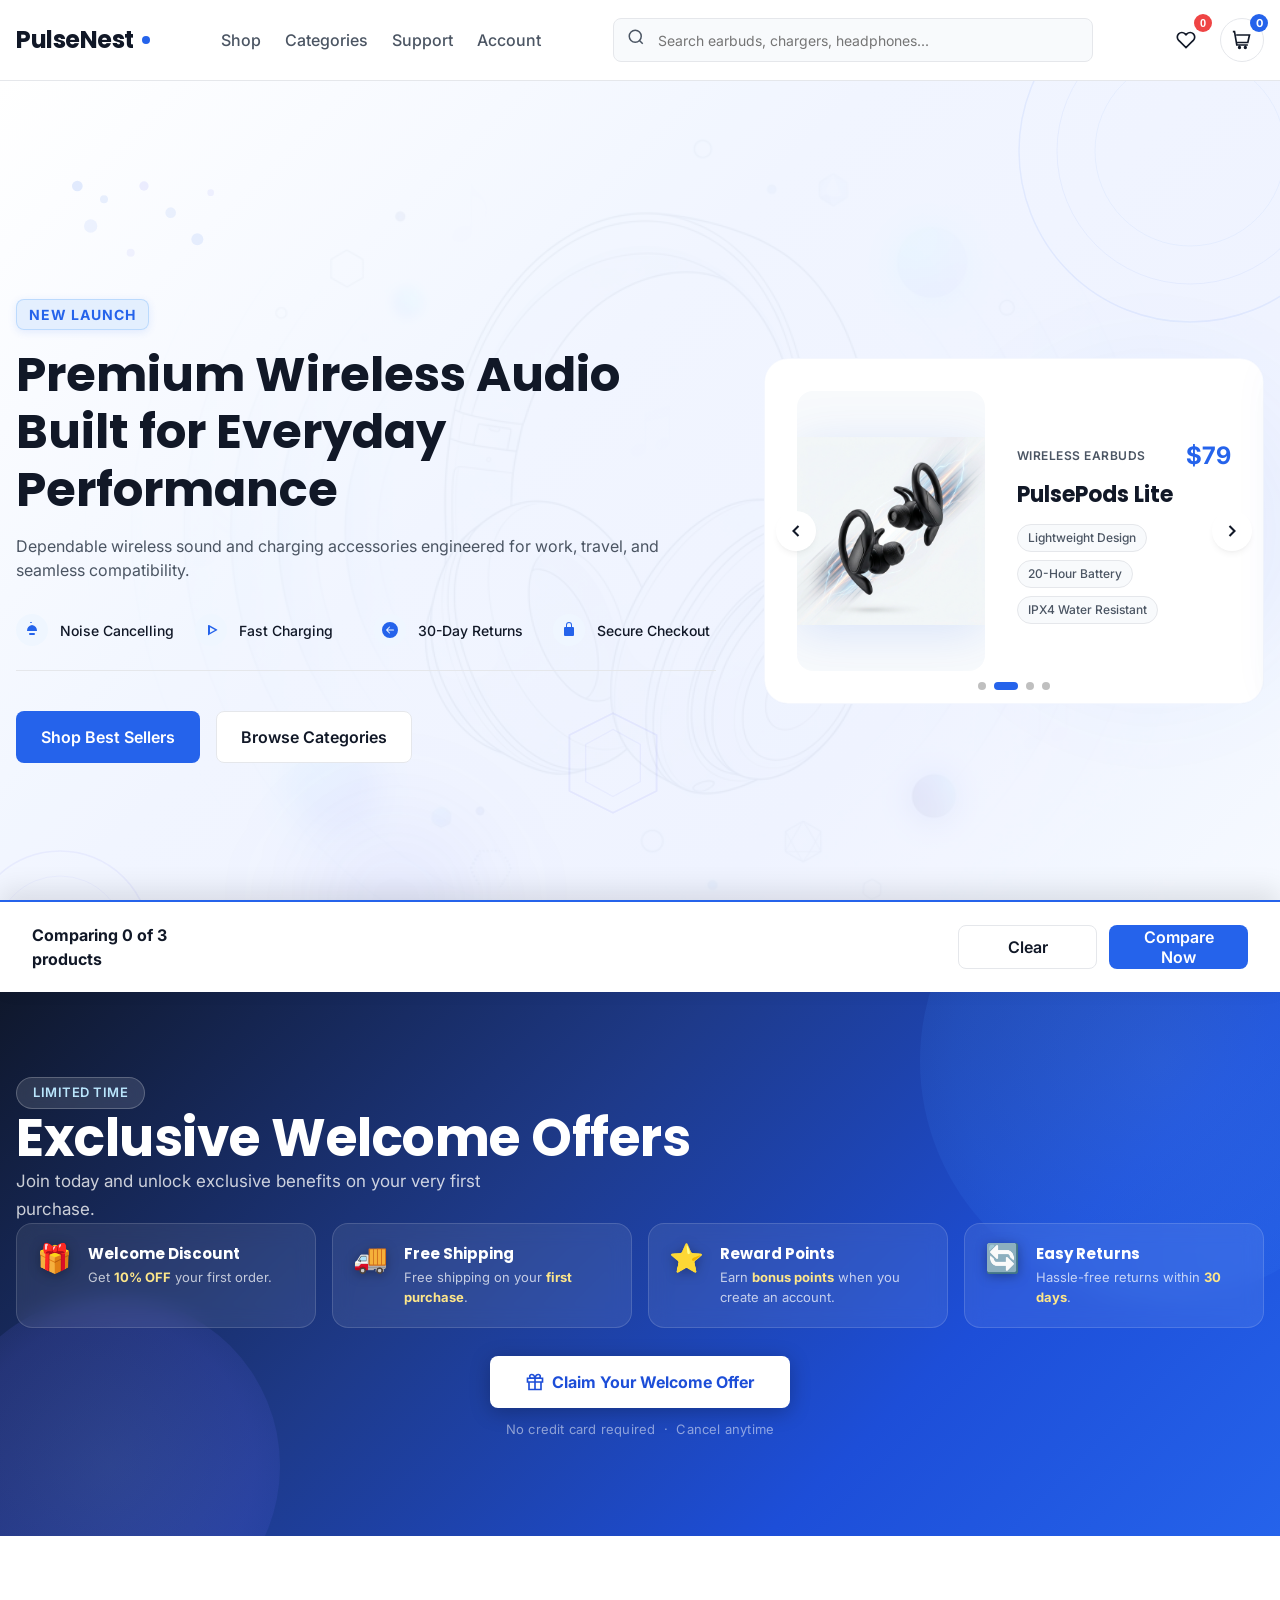
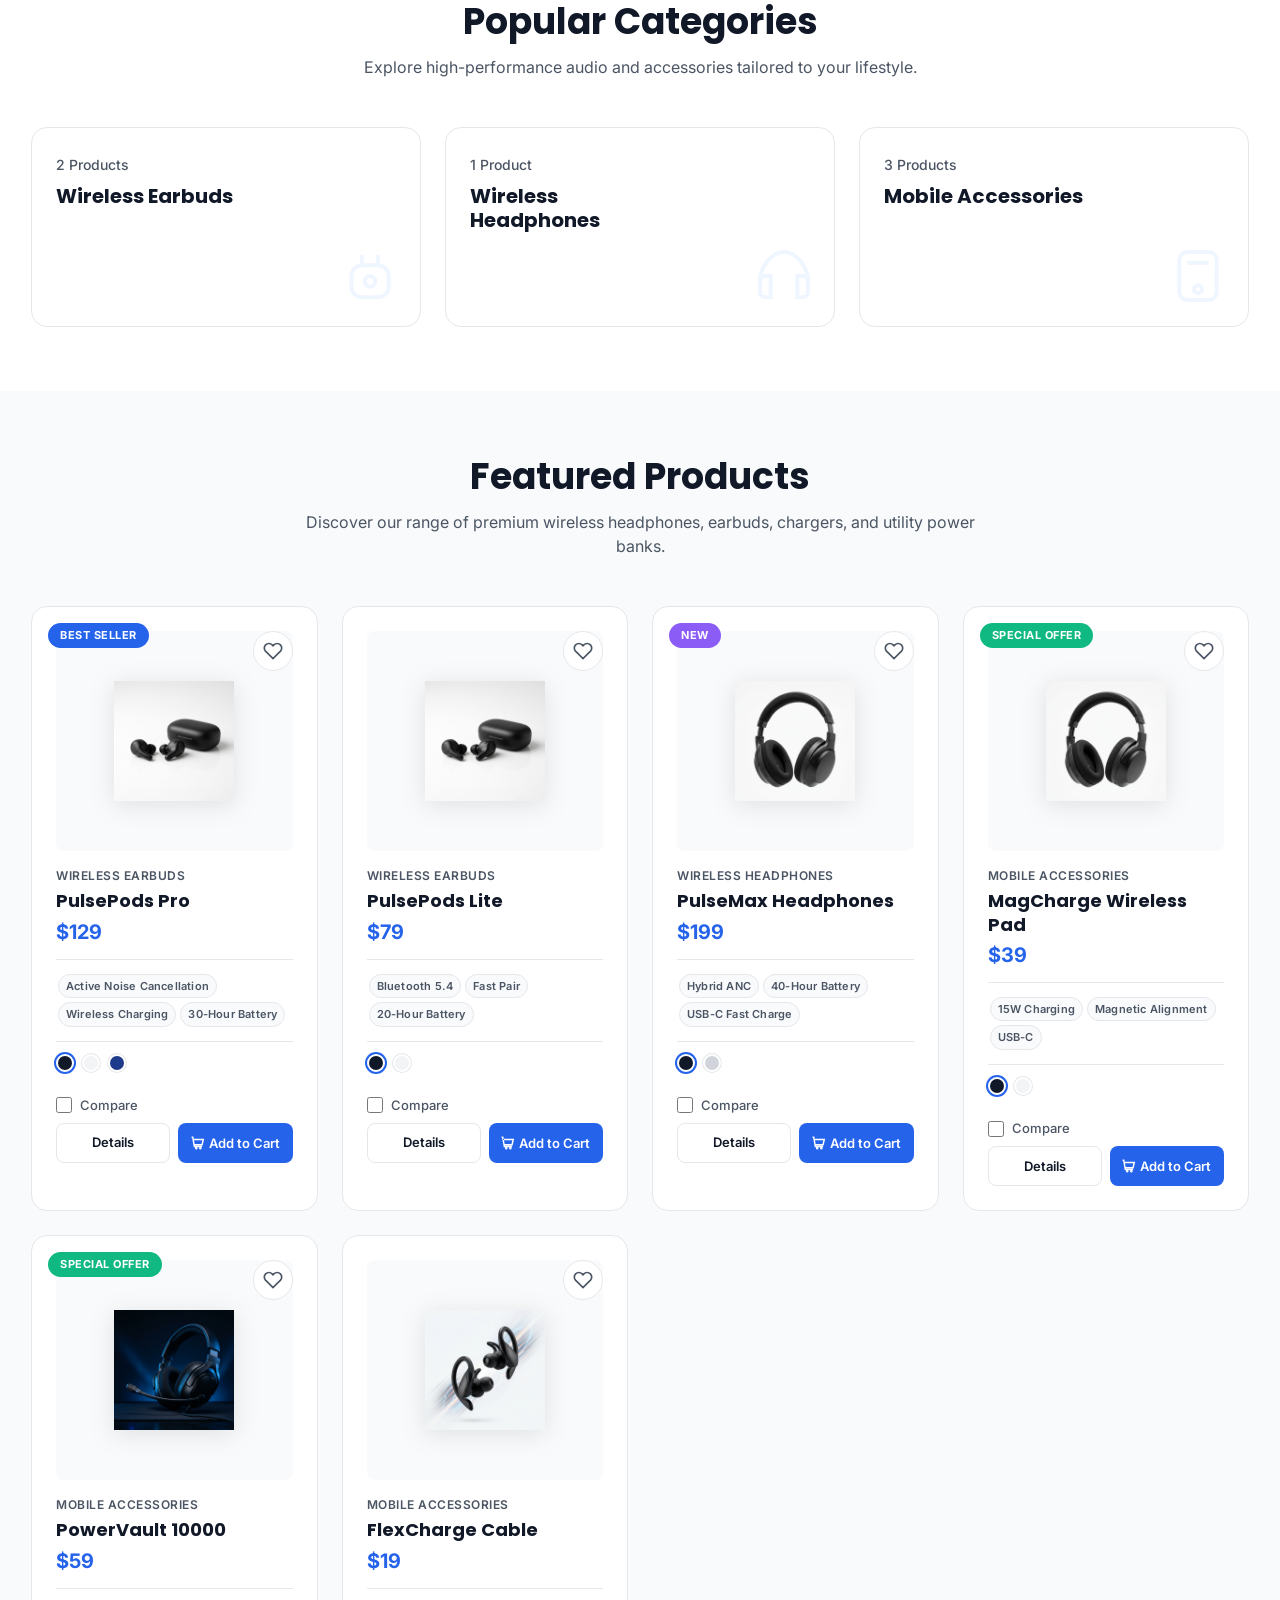
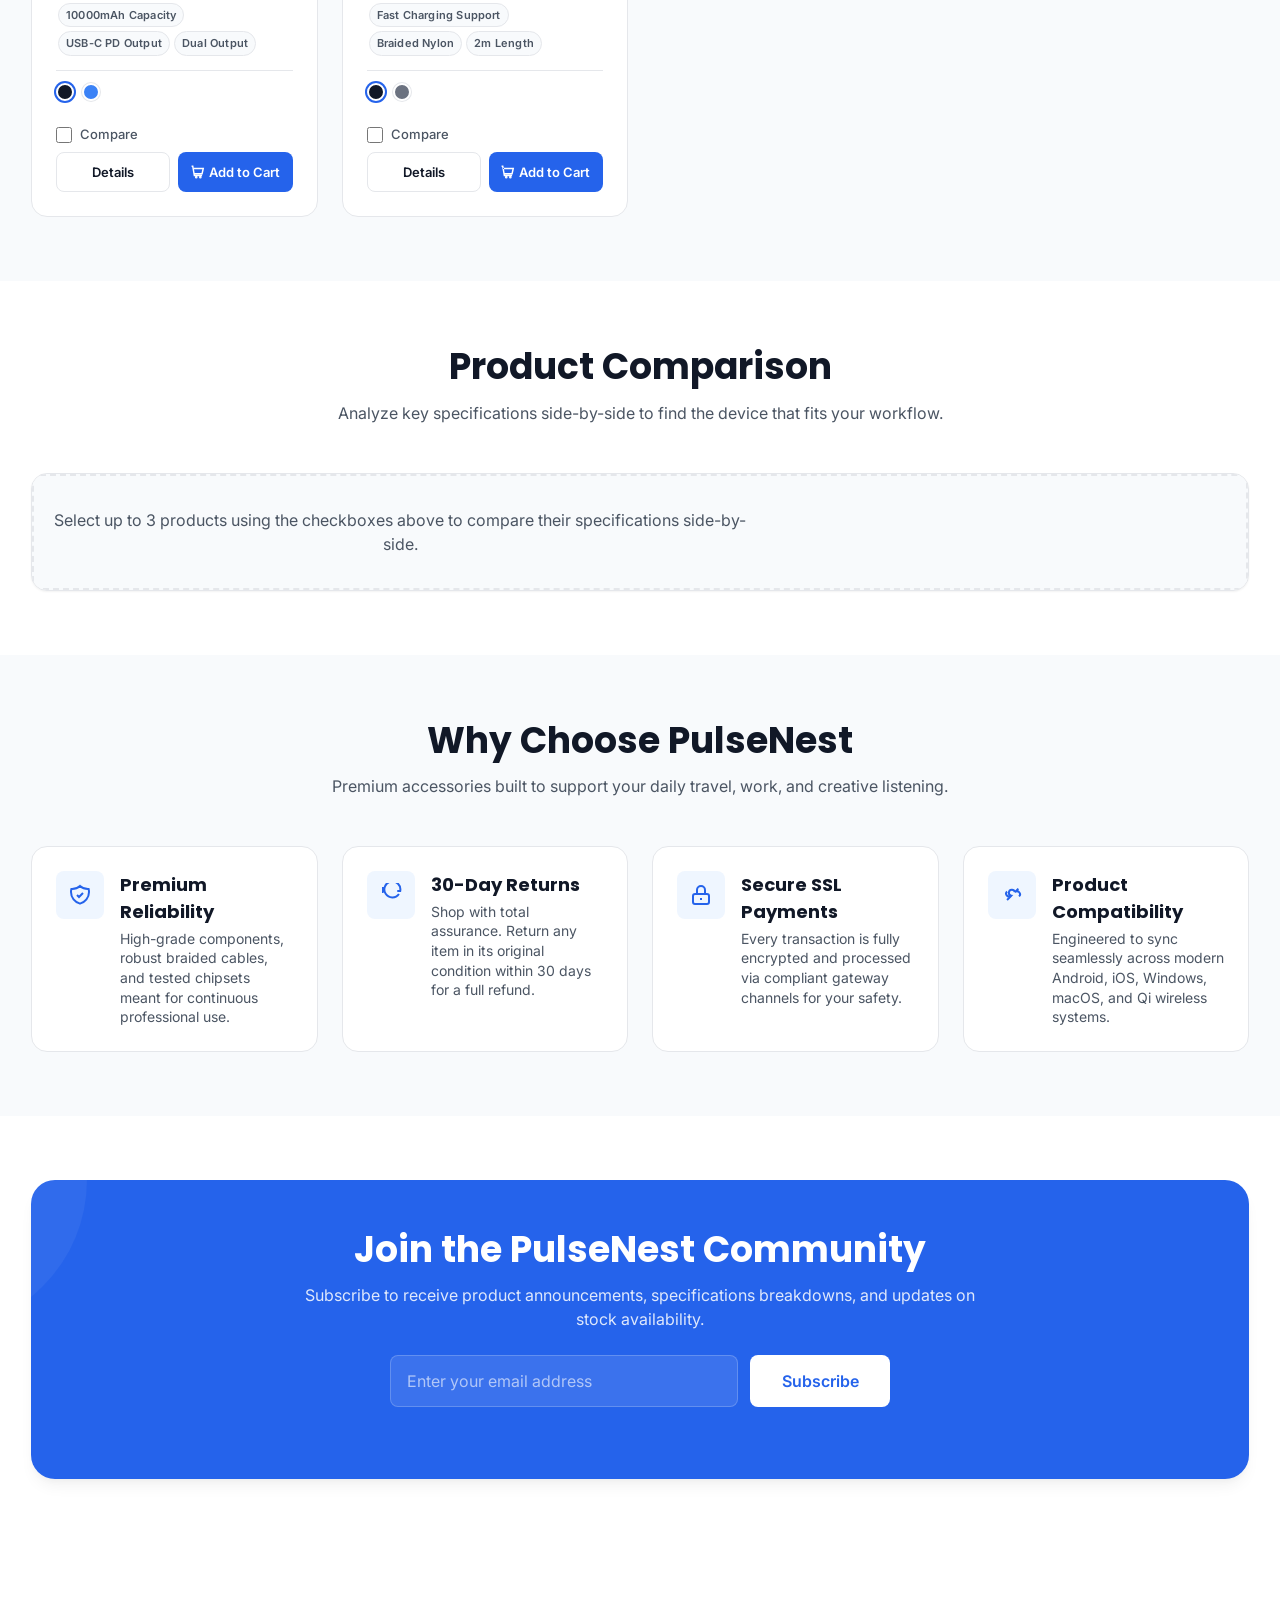
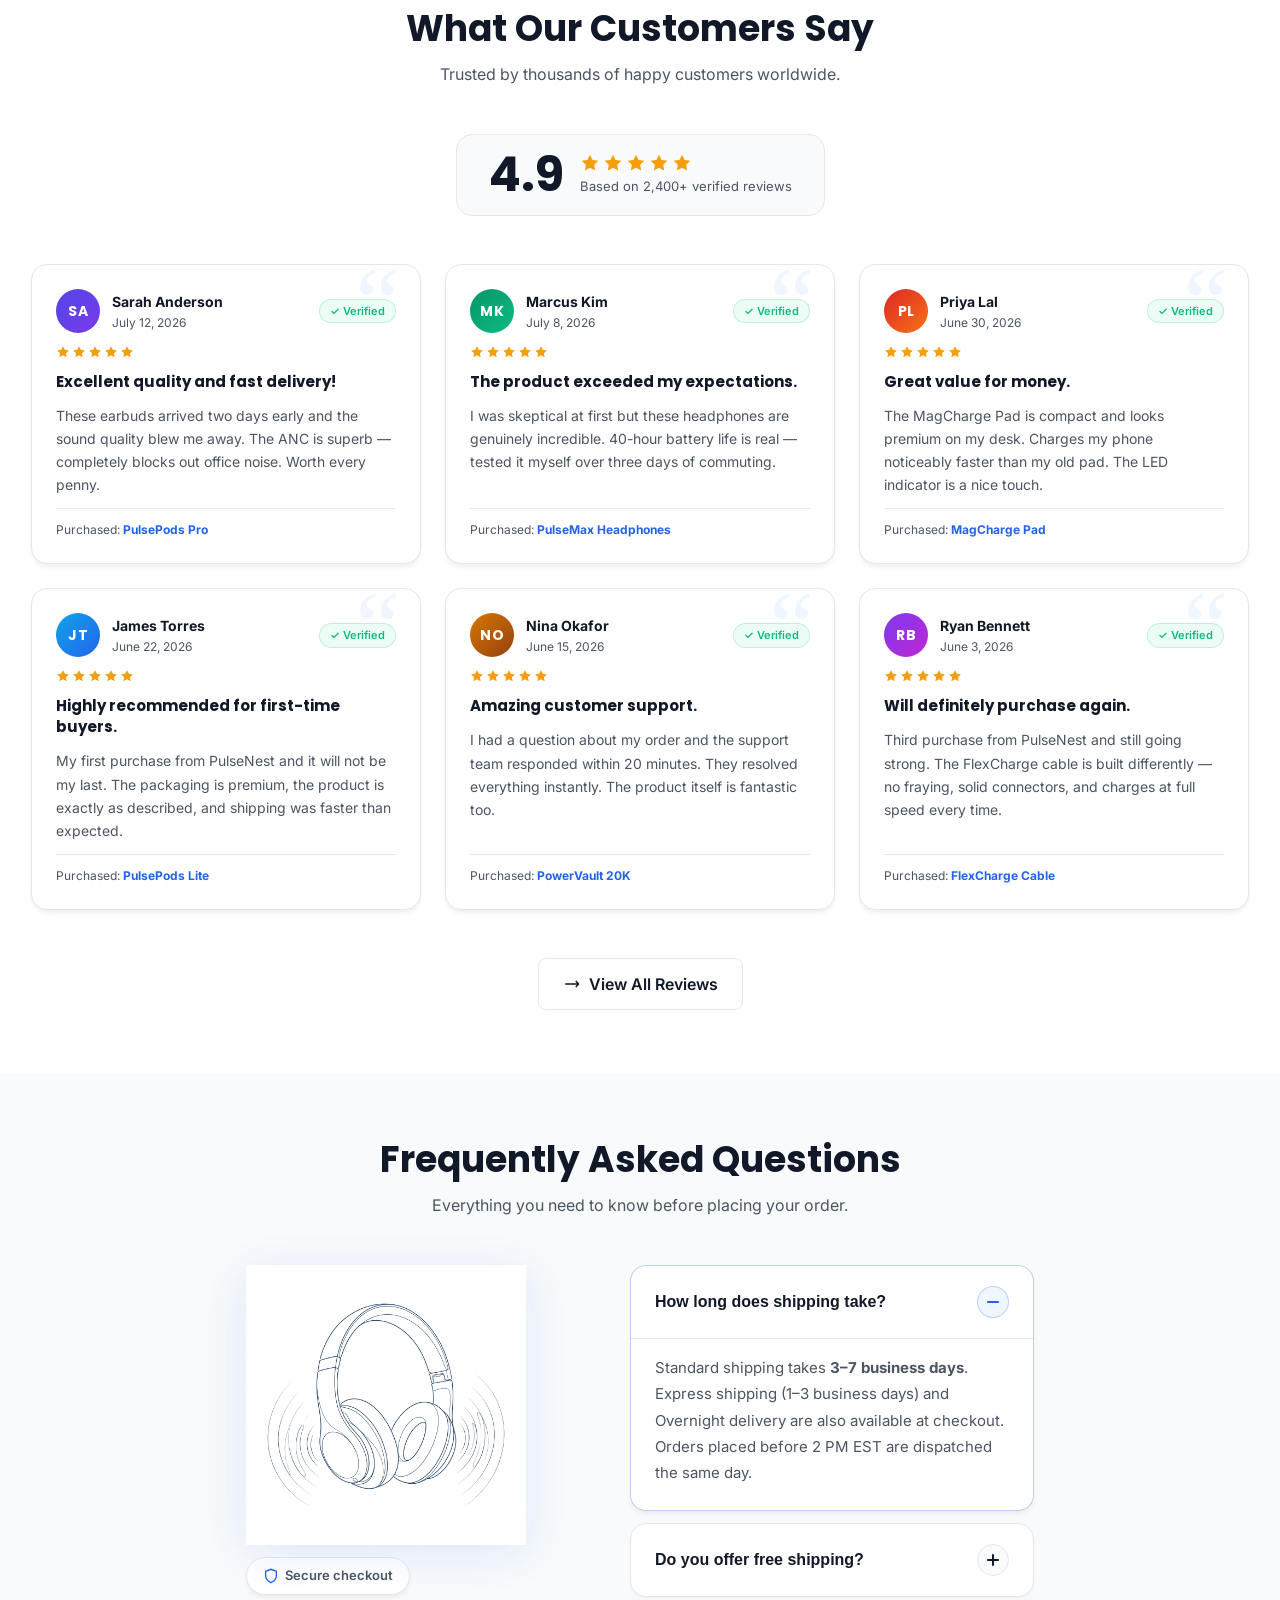
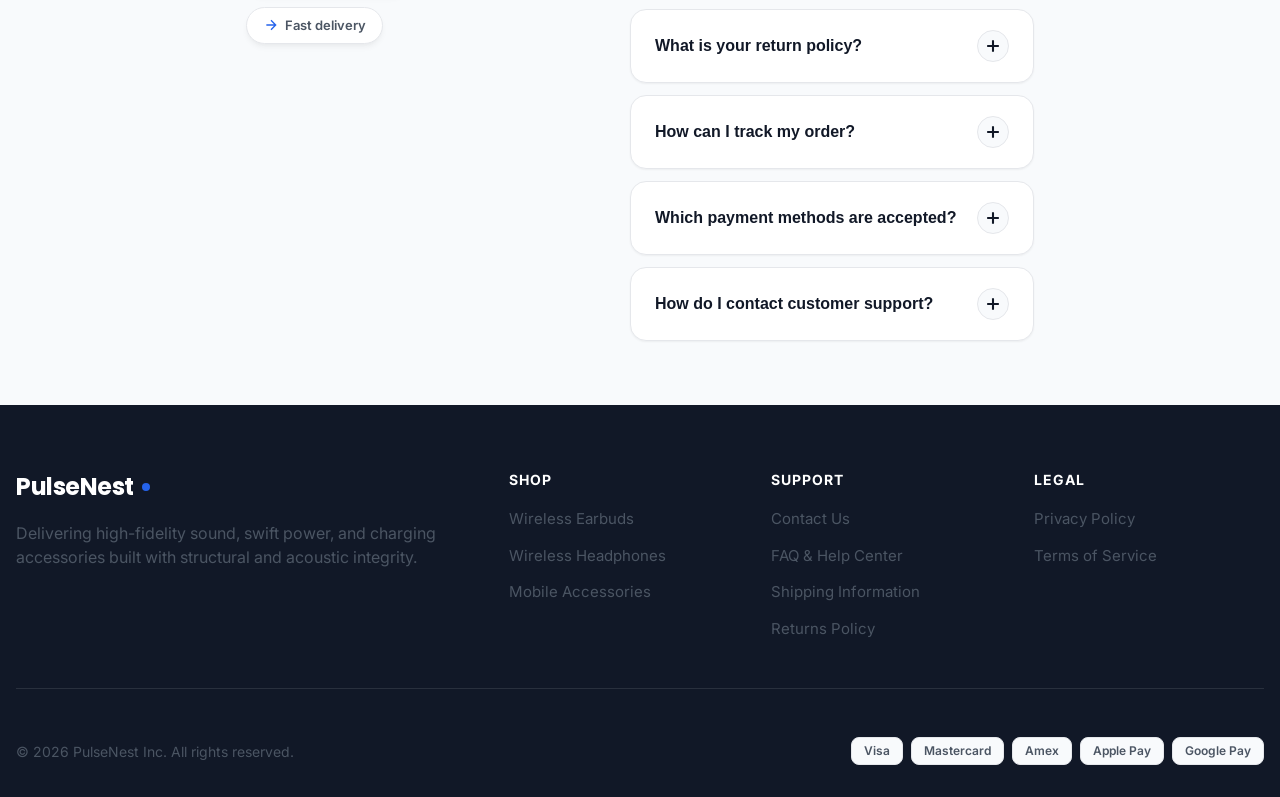
==== commit 65b8962a: "Updated homepage with hero slide" ====
--- a/index.html
+++ b/index.html
@@ -106,9 +106,65 @@
 
   <!-- HERO SECTION -->
   <section class="hero" aria-labelledby="hero-title">
+
+    <!-- ── Layer 1: Background gradient is pure CSS (no element needed) ── -->
+
+    <!-- ── Layer 2: Full-bleed background art image (parallax target) ── -->
+    <div class="hero-bg-art" aria-hidden="true">
+      <img
+        src="images/hero-bg-art.png"
+        alt=""
+        class="hero-bg-art-img"
+        width="1920" height="700"
+        loading="eager"
+        decoding="async"
+        role="presentation"
+      />
+    </div>
+
+    <!-- ── Layer 3: Inline SVG floating shapes (parallax + pulse) ── -->
+    <div class="hero-shapes" aria-hidden="true">
+      <!-- Large soft glow ring (top-right) -->
+      <svg class="hero-shape hero-shape-ring-lg" viewBox="0 0 400 400" fill="none" xmlns="http://www.w3.org/2000/svg">
+        <circle cx="200" cy="200" r="180" stroke="rgba(37,99,235,0.08)" stroke-width="1.5"/>
+        <circle cx="200" cy="200" r="140" stroke="rgba(37,99,235,0.06)" stroke-width="1"/>
+        <circle cx="200" cy="200" r="100" stroke="rgba(37,99,235,0.05)" stroke-width="1"/>
+      </svg>
+      <!-- Small accent ring (bottom-left) -->
+      <svg class="hero-shape hero-shape-ring-sm" viewBox="0 0 200 200" fill="none" xmlns="http://www.w3.org/2000/svg">
+        <circle cx="100" cy="100" r="90" stroke="rgba(99,102,241,0.07)" stroke-width="1.5"/>
+        <circle cx="100" cy="100" r="65" stroke="rgba(99,102,241,0.05)" stroke-width="1"/>
+      </svg>
+      <!-- Dot cluster (floating, top-left) -->
+      <svg class="hero-shape hero-shape-dots" viewBox="0 0 120 80" fill="none" xmlns="http://www.w3.org/2000/svg">
+        <circle cx="10" cy="10" r="4" fill="rgba(37,99,235,0.12)"/>
+        <circle cx="30" cy="20" r="3" fill="rgba(37,99,235,0.09)"/>
+        <circle cx="20" cy="40" r="5" fill="rgba(37,99,235,0.07)"/>
+        <circle cx="60" cy="10" r="3.5" fill="rgba(99,102,241,0.10)"/>
+        <circle cx="80" cy="30" r="4" fill="rgba(37,99,235,0.08)"/>
+        <circle cx="50" cy="60" r="3" fill="rgba(99,102,241,0.07)"/>
+        <circle cx="100" cy="50" r="4.5" fill="rgba(37,99,235,0.09)"/>
+        <circle cx="110" cy="15" r="2.5" fill="rgba(99,102,241,0.08)"/>
+      </svg>
+      <!-- Sound wave arcs (center-right) -->
+      <svg class="hero-shape hero-shape-waves" viewBox="0 0 160 200" fill="none" xmlns="http://www.w3.org/2000/svg">
+        <path d="M20 100 Q60 50 100 100 Q140 150 160 100" stroke="rgba(37,99,235,0.09)" stroke-width="2" stroke-linecap="round"/>
+        <path d="M10 115 Q60 45 110 115 Q150 165 160 115" stroke="rgba(37,99,235,0.06)" stroke-width="1.5" stroke-linecap="round"/>
+        <path d="M0 130 Q60 40 120 130 Q150 175 160 130" stroke="rgba(37,99,235,0.04)" stroke-width="1" stroke-linecap="round"/>
+      </svg>
+      <!-- Hexagon accent -->
+      <svg class="hero-shape hero-shape-hex" viewBox="0 0 80 90" fill="none" xmlns="http://www.w3.org/2000/svg">
+        <polygon points="40,5 75,22.5 75,67.5 40,85 5,67.5 5,22.5" stroke="rgba(99,102,241,0.10)" stroke-width="1.5" fill="none"/>
+        <polygon points="40,18 62,30 62,60 40,72 18,60 18,30" stroke="rgba(99,102,241,0.07)" stroke-width="1" fill="none"/>
+      </svg>
+      <!-- Pulsing soft glow orb (product area) -->
+      <div class="hero-glow-orb hero-glow-orb-1"></div>
+      <div class="hero-glow-orb hero-glow-orb-2"></div>
+    </div>
+
     <div class="container hero-layout">
       <!-- Hero Value Proposition Content -->
-      <div class="hero-content">
+      <div class="hero-content hero-animate">
         <span class="hero-tag">NEW LAUNCH</span>
         <h1 id="hero-title">Premium Wireless Audio Built for Everyday Performance</h1>
         <p>Dependable wireless sound and charging accessories engineered for work, travel, and seamless compatibility.</p>
@@ -148,7 +204,7 @@
       </div>
 
       <!-- Hero Visual Showcase – Product Slider -->
-      <div class="hero-showcase">
+      <div class="hero-showcase hero-animate hero-animate-delay">
         <div class="hero-slider" id="hero-slider" role="region" aria-label="Featured Products" aria-roledescription="carousel">
 
           <!-- Slide Track -->
@@ -160,18 +216,14 @@
                 <div class="hero-flagship-card">
                   <div class="flagship-image-wrapper">
                     <div class="product-illustration" id="hero-flagship-illustration">
-                      <svg width="160" height="160" viewBox="0 0 120 120" fill="none" xmlns="http://www.w3.org/2000/svg" role="img" aria-label="PulsePods Pro">
-                        <defs>
-                          <linearGradient id="flagship-case-grad" x1="0" y1="0" x2="0" y2="1"><stop offset="0%" stop-color="#FFFFFF"/><stop offset="100%" stop-color="#E2E8F0"/></linearGradient>
-                          <linearGradient id="flagship-bud-grad" x1="0" y1="0" x2="0" y2="1"><stop offset="0%" stop-color="#4B5563"/><stop offset="100%" stop-color="#111827"/></linearGradient>
-                          <filter id="svg-soft-shadow" x="-20%" y="-20%" width="140%" height="140%"><feDropShadow dx="0" dy="6" stdDeviation="6" flood-color="#0F172A" flood-opacity="0.12"/></filter>
-                        </defs>
-                        <rect x="25" y="35" width="70" height="60" rx="20" fill="url(#flagship-case-grad)" stroke="#CBD5E1" stroke-width="2.5" filter="url(#svg-soft-shadow)" />
-                        <rect x="35" y="45" width="50" height="2.5" fill="#CBD5E1" />
-                        <circle cx="60" cy="70" r="4.5" fill="#10B981" />
-                        <path d="M45 20 C45 10, 55 10, 55 20 L55 35 L45 35 Z" fill="url(#flagship-bud-grad)" filter="url(#svg-soft-shadow)" />
-                        <path d="M75 20 C75 10, 65 10, 65 20 L65 35 L75 35 Z" fill="url(#flagship-bud-grad)" filter="url(#svg-soft-shadow)" />
-                      </svg>
+                      <img
+                        src="images/product-earbuds.png"
+                        alt="PulsePods Pro wireless earbuds with charging case"
+                        class="hero-product-img"
+                        width="160" height="160"
+                        loading="eager"
+                        decoding="async"
+                      />
                     </div>
                   </div>
                   <div class="flagship-info">
@@ -196,15 +248,14 @@
                 <div class="hero-flagship-card">
                   <div class="flagship-image-wrapper">
                     <div class="product-illustration">
-                      <svg width="160" height="160" viewBox="0 0 120 120" fill="none" xmlns="http://www.w3.org/2000/svg" role="img" aria-label="PulsePods Lite">
-                        <defs>
-                          <linearGradient id="lite-case-grad" x1="0" y1="0" x2="0" y2="1"><stop offset="0%" stop-color="#FFFFFF"/><stop offset="100%" stop-color="#F1F5F9"/></linearGradient>
-                        </defs>
-                        <rect x="25" y="35" width="70" height="60" rx="20" fill="url(#lite-case-grad)" stroke="#E2E8F0" stroke-width="2" />
-                        <circle cx="60" cy="70" r="3" fill="#111827" />
-                        <path d="M48 22 C48 14, 56 14, 56 22 L56 35 L48 35 Z" fill="#111827" />
-                        <path d="M72 22 C72 14, 64 14, 64 22 L64 35 L72 35 Z" fill="#111827" />
-                      </svg>
+                      <img
+                        src="images/product-sports.png"
+                        alt="PulsePods Lite lightweight wireless earbuds"
+                        class="hero-product-img"
+                        width="160" height="160"
+                        loading="lazy"
+                        decoding="async"
+                      />
                     </div>
                   </div>
                   <div class="flagship-info">
@@ -229,14 +280,14 @@
                 <div class="hero-flagship-card">
                   <div class="flagship-image-wrapper">
                     <div class="product-illustration">
-                      <svg width="160" height="160" viewBox="0 0 120 120" fill="none" xmlns="http://www.w3.org/2000/svg" role="img" aria-label="PulseMax Headphones">
-                        <defs>
-                          <linearGradient id="headband-grad" x1="0" y1="0" x2="0" y2="1"><stop offset="0%" stop-color="#64748B"/><stop offset="100%" stop-color="#334155"/></linearGradient>
-                        </defs>
-                        <path d="M25 65 C25 25, 95 25, 95 65" stroke="url(#headband-grad)" stroke-width="6" stroke-linecap="round" fill="none"/>
-                        <rect x="15" y="55" width="16" height="30" rx="8" fill="#1E293B" />
-                        <rect x="89" y="55" width="16" height="30" rx="8" fill="#1E293B" />
-                      </svg>
+                      <img
+                        src="images/product-headphones.png"
+                        alt="PulseMax over-ear wireless headphones"
+                        class="hero-product-img"
+                        width="160" height="160"
+                        loading="lazy"
+                        decoding="async"
+                      />
                     </div>
                   </div>
                   <div class="flagship-info">
@@ -261,14 +312,14 @@
                 <div class="hero-flagship-card">
                   <div class="flagship-image-wrapper">
                     <div class="product-illustration">
-                      <svg width="160" height="160" viewBox="0 0 120 120" fill="none" xmlns="http://www.w3.org/2000/svg" role="img" aria-label="MagCharge Pad">
-                        <defs>
-                          <linearGradient id="pad-grad" x1="0" y1="0" x2="0" y2="1"><stop offset="0%" stop-color="#F8FAFC"/><stop offset="100%" stop-color="#CBD5E1"/></linearGradient>
-                        </defs>
-                        <circle cx="60" cy="60" r="40" fill="url(#pad-grad)" stroke="#E2E8F0" stroke-width="2" />
-                        <circle cx="60" cy="60" r="24" fill="none" stroke="#2563EB" stroke-width="2.5" stroke-dasharray="4 3" />
-                        <path d="M60 48 L52 62 L59 62 L57 72 L68 56 L60 56 Z" fill="#2563EB" />
-                      </svg>
+                      <img
+                        src="images/product-gaming.png"
+                        alt="Gaming headset with microphone"
+                        class="hero-product-img"
+                        width="160" height="160"
+                        loading="lazy"
+                        decoding="async"
+                      />
                     </div>
                   </div>
                   <div class="flagship-info">
@@ -747,7 +798,33 @@
         <p>Everything you need to know before placing your order.</p>
       </div>
 
-      <div class="faq-list" id="faq-accordion" data-animate>
+      <!-- Two-column layout: illustration + accordion -->
+      <div class="faq-layout">
+
+        <!-- Left: decorative headphone illustration -->
+        <div class="faq-illustration-col" aria-hidden="true">
+          <img
+            src="images/faq-illustration.png"
+            alt="Headphone illustration"
+            class="faq-illustration-img"
+            width="320" height="320"
+            loading="lazy"
+            decoding="async"
+          />
+          <!-- Floating tip chips -->
+          <div class="faq-tip-chip faq-tip-1">
+            <svg width="16" height="16" fill="none" stroke="currentColor" stroke-width="2" viewBox="0 0 24 24"><path d="M12 22s8-4 8-10V5l-8-3-8 3v7c0 6 8 10 8 10z"/></svg>
+            <span>Secure checkout</span>
+          </div>
+          <div class="faq-tip-chip faq-tip-2">
+            <svg width="16" height="16" fill="none" stroke="currentColor" stroke-width="2" viewBox="0 0 24 24"><path d="M5 12h14M12 5l7 7-7 7"/></svg>
+            <span>Fast delivery</span>
+          </div>
+        </div>
+
+        <!-- Right: accordion -->
+        <div class="faq-accordion-col">
+          <div class="faq-list" id="faq-accordion" data-animate>
 
         <!-- FAQ 1 -->
         <div class="faq-item">
@@ -846,6 +923,8 @@
         </div>
 
       </div><!-- /.faq-list -->
+        </div><!-- /.faq-accordion-col -->
+      </div><!-- /.faq-layout -->
     </div>
   </section>
 
--- a/style.css
+++ b/style.css
@@ -587,18 +587,160 @@
 }
 
 /* --- HERO SECTION --- */
+/* ==========================================================================
+   HERO SECTION — Premium Full-Screen
+   ========================================================================== */
+
 .hero {
-  padding: var(--space-48) 0;
-  background-color: var(--color-bg-light);
+  /* Full-screen on desktop */
+  min-height: 100vh;
+  display: flex;
+  flex-direction: column;
+  justify-content: center;
+
+  /* Background: crisp white with a very subtle blue-tinted gradient */
+  background: linear-gradient(
+    135deg,
+    #FFFFFF 0%,
+    #F0F5FF 40%,
+    #EEF3FF 70%,
+    #F8FAFF 100%
+  );
+  position: relative;
   overflow: hidden;
-}
-
+
+  /* Padding: hero manages its own vertical rhythm */
+  padding: 0;
+}
+
+/* ── Layer 2: Background art image ───────────────────────────────────────── */
+.hero-bg-art {
+  position: absolute;
+  inset: 0;
+  z-index: 0;
+  pointer-events: none;
+  will-change: transform; /* parallax target */
+}
+
+.hero-bg-art-img {
+  position: absolute;
+  top: 50%;
+  left: 50%;
+  transform: translate(-50%, -50%);
+  width: 100%;
+  min-width: 900px;
+  height: auto;
+  object-fit: cover;
+  opacity: 0.07;
+  /* Soft blur to push it fully behind content */
+  filter: blur(0.5px) saturate(1.2);
+  user-select: none;
+}
+
+/* ── Layer 3: Floating SVG shapes ────────────────────────────────────────── */
+.hero-shapes {
+  position: absolute;
+  inset: 0;
+  z-index: 1;
+  pointer-events: none;
+  overflow: hidden;
+}
+
+.hero-shape {
+  position: absolute;
+}
+
+/* Concentric rings — top right */
+.hero-shape-ring-lg {
+  width: 500px;
+  height: 500px;
+  top: -120px;
+  right: -100px;
+  animation: hero-float-slow 12s ease-in-out infinite;
+}
+
+/* Small ring — bottom left */
+.hero-shape-ring-sm {
+  width: 260px;
+  height: 260px;
+  bottom: -60px;
+  left: -40px;
+  animation: hero-float-slow 10s ease-in-out infinite reverse;
+}
+
+/* Dot cluster — top left */
+.hero-shape-dots {
+  width: 160px;
+  height: 110px;
+  top: 10%;
+  left: 5%;
+  animation: hero-float-fast 8s ease-in-out infinite;
+}
+
+/* Wave arcs — right center */
+.hero-shape-waves {
+  width: 200px;
+  height: 260px;
+  top: 30%;
+  right: 3%;
+  animation: hero-float-fast 9s ease-in-out infinite alternate;
+}
+
+/* Hexagon — bottom right of content area */
+.hero-shape-hex {
+  width: 100px;
+  height: 112px;
+  bottom: 18%;
+  left: 44%;
+  animation: hero-float-slow 11s ease-in-out infinite;
+  opacity: 0.85;
+}
+
+/* ── Glow orbs ───────────────────────────────────────────────────────────── */
+.hero-glow-orb {
+  position: absolute;
+  border-radius: 50%;
+  pointer-events: none;
+  filter: blur(40px);
+}
+
+/* Primary glow — right side behind product slider */
+.hero-glow-orb-1 {
+  width: 420px;
+  height: 420px;
+  top: 50%;
+  right: -80px;
+  transform: translateY(-50%);
+  background: radial-gradient(circle, rgba(37,99,235,0.10) 0%, transparent 70%);
+  animation: hero-orb-pulse 6s ease-in-out infinite;
+}
+
+/* Secondary glow — left accent */
+.hero-glow-orb-2 {
+  width: 280px;
+  height: 280px;
+  bottom: -60px;
+  left: 20%;
+  background: radial-gradient(circle, rgba(99,102,241,0.08) 0%, transparent 70%);
+  animation: hero-orb-pulse 8s ease-in-out infinite alternate;
+}
+
+/* ── Layer 4: Hero content wrapper (above all decorations) ───────────────── */
 .hero-layout {
   display: flex;
   flex-direction: column;
   gap: var(--space-32);
-}
-
+  position: relative;
+  z-index: 2;            /* sits above all bg layers (0, 1) */
+  /* Full-screen: vertically center */
+  min-height: 100vh;
+  align-items: center;
+  justify-content: center;
+  padding: var(--space-64) var(--space-16) !important;
+  box-sizing: border-box;
+}
+
+/* ── Hero content column ─────────────────────────────────────────────────── */
 .hero-content {
   display: flex;
   flex-direction: column;
@@ -606,19 +748,27 @@
   justify-content: center;
 }
 
+/* ── Hero badge / tag ────────────────────────────────────────────────────── */
 .hero-tag {
   display: inline-flex;
   align-items: center;
   align-self: flex-start;
   padding: var(--space-4) var(--space-12);
   border-radius: var(--radius-sm);
-  background: var(--color-primary-light);
+  /* Glassmorphism upgrade */
+  background: rgba(219, 234, 254, 0.70);
+  backdrop-filter: blur(8px);
+  -webkit-backdrop-filter: blur(8px);
+  border: 1px solid rgba(147, 197, 253, 0.50);
   color: var(--color-primary);
   font-size: 14px;
-  font-weight: 600;
-  letter-spacing: 0.5px;
-}
-
+  font-weight: 700;
+  letter-spacing: 1px;
+  text-transform: uppercase;
+  box-shadow: 0 2px 8px rgba(37, 99, 235, 0.12);
+}
+
+/* ── CTA row ─────────────────────────────────────────────────────────────── */
 .hero-actions {
   display: flex;
   flex-wrap: wrap;
@@ -626,6 +776,7 @@
   margin-top: var(--space-8);
 }
 
+/* ── Proof / trust bar ───────────────────────────────────────────────────── */
 .hero-proof {
   display: grid;
   grid-template-columns: repeat(2, 1fr);
@@ -659,10 +810,151 @@
   color: var(--color-text-primary);
 }
 
+/* ── Showcase column ─────────────────────────────────────────────────────── */
 .hero-showcase {
   display: flex;
   flex-direction: column;
   gap: var(--space-24);
+}
+
+/* ── Entrance animations ─────────────────────────────────────────────────── */
+.hero-animate {
+  opacity: 0;
+  transform: translateY(28px);
+  animation: hero-fade-up 0.8s cubic-bezier(0.22, 1, 0.36, 1) forwards;
+}
+
+.hero-animate-delay {
+  animation-delay: 0.20s;
+}
+
+@keyframes hero-fade-up {
+  from {
+    opacity: 0;
+    transform: translateY(28px);
+  }
+  to {
+    opacity: 1;
+    transform: translateY(0);
+  }
+}
+
+/* ── Floating shape keyframes ────────────────────────────────────────────── */
+@keyframes hero-float-slow {
+  0%, 100% { transform: translateY(0) rotate(0deg); }
+  33%       { transform: translateY(-14px) rotate(1.5deg); }
+  66%       { transform: translateY(8px) rotate(-1deg); }
+}
+
+@keyframes hero-float-fast {
+  0%, 100% { transform: translateY(0) translateX(0); }
+  50%       { transform: translateY(-10px) translateX(6px); }
+}
+
+/* ── Glow orb pulse ──────────────────────────────────────────────────────── */
+@keyframes hero-orb-pulse {
+  0%, 100% { opacity: 0.7; transform: translateY(-50%) scale(1); }
+  50%       { opacity: 1;   transform: translateY(-50%) scale(1.12); }
+}
+
+/* orb-2 doesn't need the Y-translate */
+.hero-glow-orb-2 {
+  animation-name: hero-orb-pulse-2;
+}
+@keyframes hero-orb-pulse-2 {
+  0%, 100% { opacity: 0.6; transform: scale(1); }
+  50%       { opacity: 1;   transform: scale(1.15); }
+}
+
+/* ── Reduced motion overrides ────────────────────────────────────────────── */
+@media (prefers-reduced-motion: reduce) {
+  .hero-animate {
+    opacity: 1;
+    transform: none;
+    animation: none;
+  }
+  .hero-shape,
+  .hero-glow-orb {
+    animation: none;
+  }
+  .hero-bg-art-img {
+    filter: none;
+  }
+}
+
+/* ── Responsive: Tablet (≥768px) ─────────────────────────────────────────── */
+@media (min-width: 768px) {
+  .hero-layout {
+    flex-direction: row;
+    align-items: center;
+    gap: var(--space-48);
+    padding: var(--space-48) 0;
+  }
+
+  .hero-content,
+  .hero-showcase {
+    flex: 1;
+    width: 50%;
+  }
+
+  .hero-showcase {
+    max-width: 500px;
+  }
+
+  .hero-proof {
+    grid-template-columns: repeat(4, 1fr);
+  }
+
+  /* Scale shapes proportionally on tablet */
+  .hero-shape-ring-lg { width: 380px; height: 380px; }
+  .hero-shape-ring-sm { width: 200px; height: 200px; }
+}
+
+/* ── Responsive: Mobile (≤640px) ─────────────────────────────────────────── */
+@media (max-width: 640px) {
+  .hero {
+    min-height: 100svh; /* svh for mobile browser bars */
+    min-height: 100vh;  /* fallback */
+  }
+
+  .hero-layout {
+    min-height: 100svh;
+    min-height: 100vh;
+    padding: var(--space-32) 0 var(--space-48);
+  }
+
+  /* Simplify decoration on mobile */
+  .hero-shape-hex,
+  .hero-shape-waves,
+  .hero-shape-ring-sm {
+    display: none;
+  }
+
+  .hero-shape-ring-lg {
+    width: 280px;
+    height: 280px;
+    top: -60px;
+    right: -60px;
+    opacity: 0.7;
+  }
+
+  .hero-shape-dots {
+    width: 100px;
+    height: 70px;
+    top: 5%;
+    left: 2%;
+    opacity: 0.8;
+  }
+
+  .hero-glow-orb-1 {
+    width: 260px;
+    height: 260px;
+    top: 20%;
+    right: -60px;
+    transform: none;
+  }
+
+  .hero-glow-orb-2 { display: none; }
 }
 
 
@@ -1804,6 +2096,174 @@
   color: var(--color-primary-hover);
 }
 
+
+/* ==========================================================================
+   IMAGE ENHANCEMENTS
+   ========================================================================== */
+
+/* ── Hero product images in slider ─────────────────────────────────────── */
+.hero-product-img {
+  width: 100%;
+  height: 100%;
+  max-width: 200px;
+  max-height: 200px;
+  object-fit: contain;
+  transition: transform 0.4s cubic-bezier(0.25, 0.46, 0.45, 0.94),
+              filter 0.3s ease;
+  filter: drop-shadow(0 8px 24px rgba(37, 99, 235, 0.15));
+  display: block;
+  margin: 0 auto;
+}
+
+.hero-slide-link:hover .hero-product-img {
+  transform: scale(1.06) translateY(-4px);
+  filter: drop-shadow(0 16px 32px rgba(37, 99, 235, 0.22));
+}
+
+/* Expand flagship image wrapper to show the real image well */
+.flagship-image-wrapper {
+  height: 220px;
+  overflow: hidden;
+}
+
+/* ── Product card real images ───────────────────────────────────────────── */
+.product-real-img {
+  max-height: 140px;
+  max-width: 140px;
+  object-fit: contain;
+  transition: transform 0.35s cubic-bezier(0.25, 0.46, 0.45, 0.94),
+              filter 0.3s ease;
+  filter: drop-shadow(0 4px 12px rgba(0, 0, 0, 0.10));
+  display: block;
+  margin: 0 auto;
+}
+
+.product-card:hover .product-real-img {
+  transform: scale(1.08) translateY(-4px);
+  filter: drop-shadow(0 8px 20px rgba(37, 99, 235, 0.18));
+}
+
+/* Ensure card image wrapper is tall enough for real images */
+.card-image-wrapper {
+  height: 220px;
+}
+
+/* ── Hero z-index override (consolidated above) ──────────────────────────── */
+/* All hero layer rules now live in the HERO SECTION block above */
+
+/* ── FAQ two-column layout ───────────────────────────────────────────────── */
+.faq-layout {
+  display: flex;
+  flex-direction: column;
+  gap: var(--space-48);
+  align-items: flex-start;
+}
+
+.faq-illustration-col {
+  position: relative;
+  display: flex;
+  flex-direction: column;
+  align-items: center;
+  width: 100%;
+}
+
+.faq-illustration-img {
+  width: 100%;
+  max-width: 260px;
+  height: auto;
+  object-fit: contain;
+  opacity: 0.92;
+  filter: drop-shadow(0 8px 24px rgba(37, 99, 235, 0.12));
+  animation: faq-float 6s ease-in-out infinite;
+  display: block;
+  margin: 0 auto;
+}
+
+@keyframes faq-float {
+  0%, 100% { transform: translateY(0); }
+  50%       { transform: translateY(-10px); }
+}
+
+.faq-accordion-col {
+  flex: 1;
+  width: 100%;
+}
+
+/* Floating tip chips beside the FAQ illustration */
+.faq-tip-chip {
+  display: inline-flex;
+  align-items: center;
+  gap: 6px;
+  padding: 8px 16px;
+  background: var(--color-white);
+  border: 1px solid var(--color-border);
+  border-radius: 50px;
+  font-size: 13px;
+  font-weight: 600;
+  color: var(--color-text-secondary);
+  box-shadow: var(--shadow-md);
+  margin-top: var(--space-12);
+}
+
+.faq-tip-chip svg {
+  color: var(--color-primary);
+  flex-shrink: 0;
+}
+
+.faq-tip-1 { animation: faq-float 5s ease-in-out infinite; }
+.faq-tip-2 { animation: faq-float 7s ease-in-out infinite reverse; }
+
+/* Desktop two-column FAQ layout */
+@media (min-width: 768px) {
+  .faq-layout {
+    flex-direction: row;
+    align-items: flex-start;
+    gap: var(--space-64);
+  }
+
+  .faq-illustration-col {
+    width: 280px;
+    flex-shrink: 0;
+    position: sticky;
+    top: 100px;
+    align-items: flex-start;
+  }
+
+  .faq-illustration-img {
+    max-width: 240px;
+    margin: 0;
+  }
+}
+
+/* Large desktop */
+@media (min-width: 1024px) {
+  .faq-illustration-col {
+    width: 320px;
+  }
+
+  .faq-illustration-img {
+    max-width: 280px;
+  }
+}
+
+/* Mobile: hide illustration on very small screens to keep it clean */
+@media (max-width: 479px) {
+  .faq-illustration-col {
+    display: none;
+  }
+}
+
+/* ── Reduced motion ─────────────────────────────────────────────────────── */
+@media (prefers-reduced-motion: reduce) {
+  .hero-product-img,
+  .product-real-img,
+  .faq-illustration-img,
+  .faq-tip-1,
+  .faq-tip-2 {
+    animation: none;
+    transition: none;
+  }
+}
 
 /* ==========================================================================
    CUSTOMER REVIEWS SECTION
@@ -2491,25 +2951,7 @@
     grid-template-columns: repeat(4, 1fr);
   }
   
-  /* Hero section adjustments */
-  .hero-layout {
-    flex-direction: row;
-    align-items: center;
-  }
-  
-  .hero-content, .hero-showcase {
-    flex: 1;
-    width: 50%;
-  }
-  
-  .hero-showcase {
-    max-width: 500px;
-  }
-  
-  .hero-proof {
-    grid-template-columns: repeat(4, 1fr);
-  }
-  
+
   /* Categories & Products grids */
   .popular-categories-grid {
     grid-template-columns: repeat(2, 1fr);
